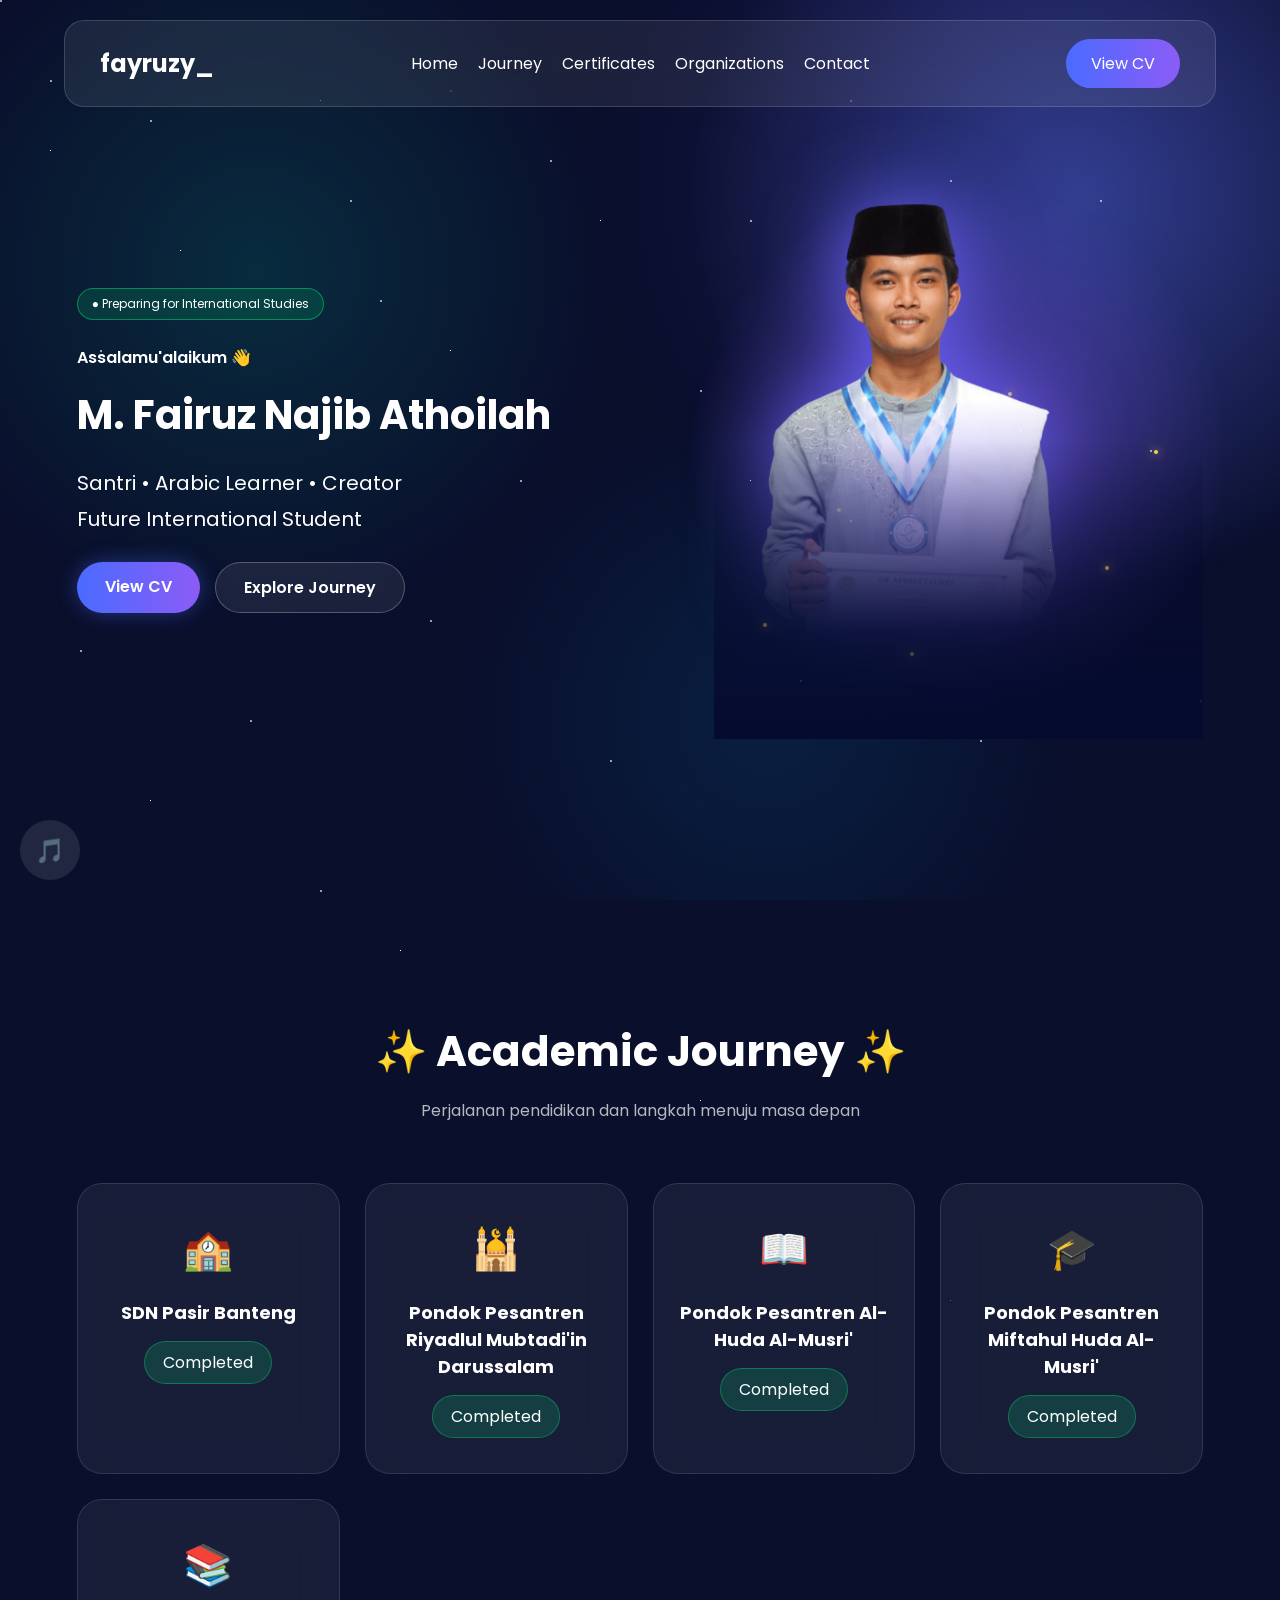
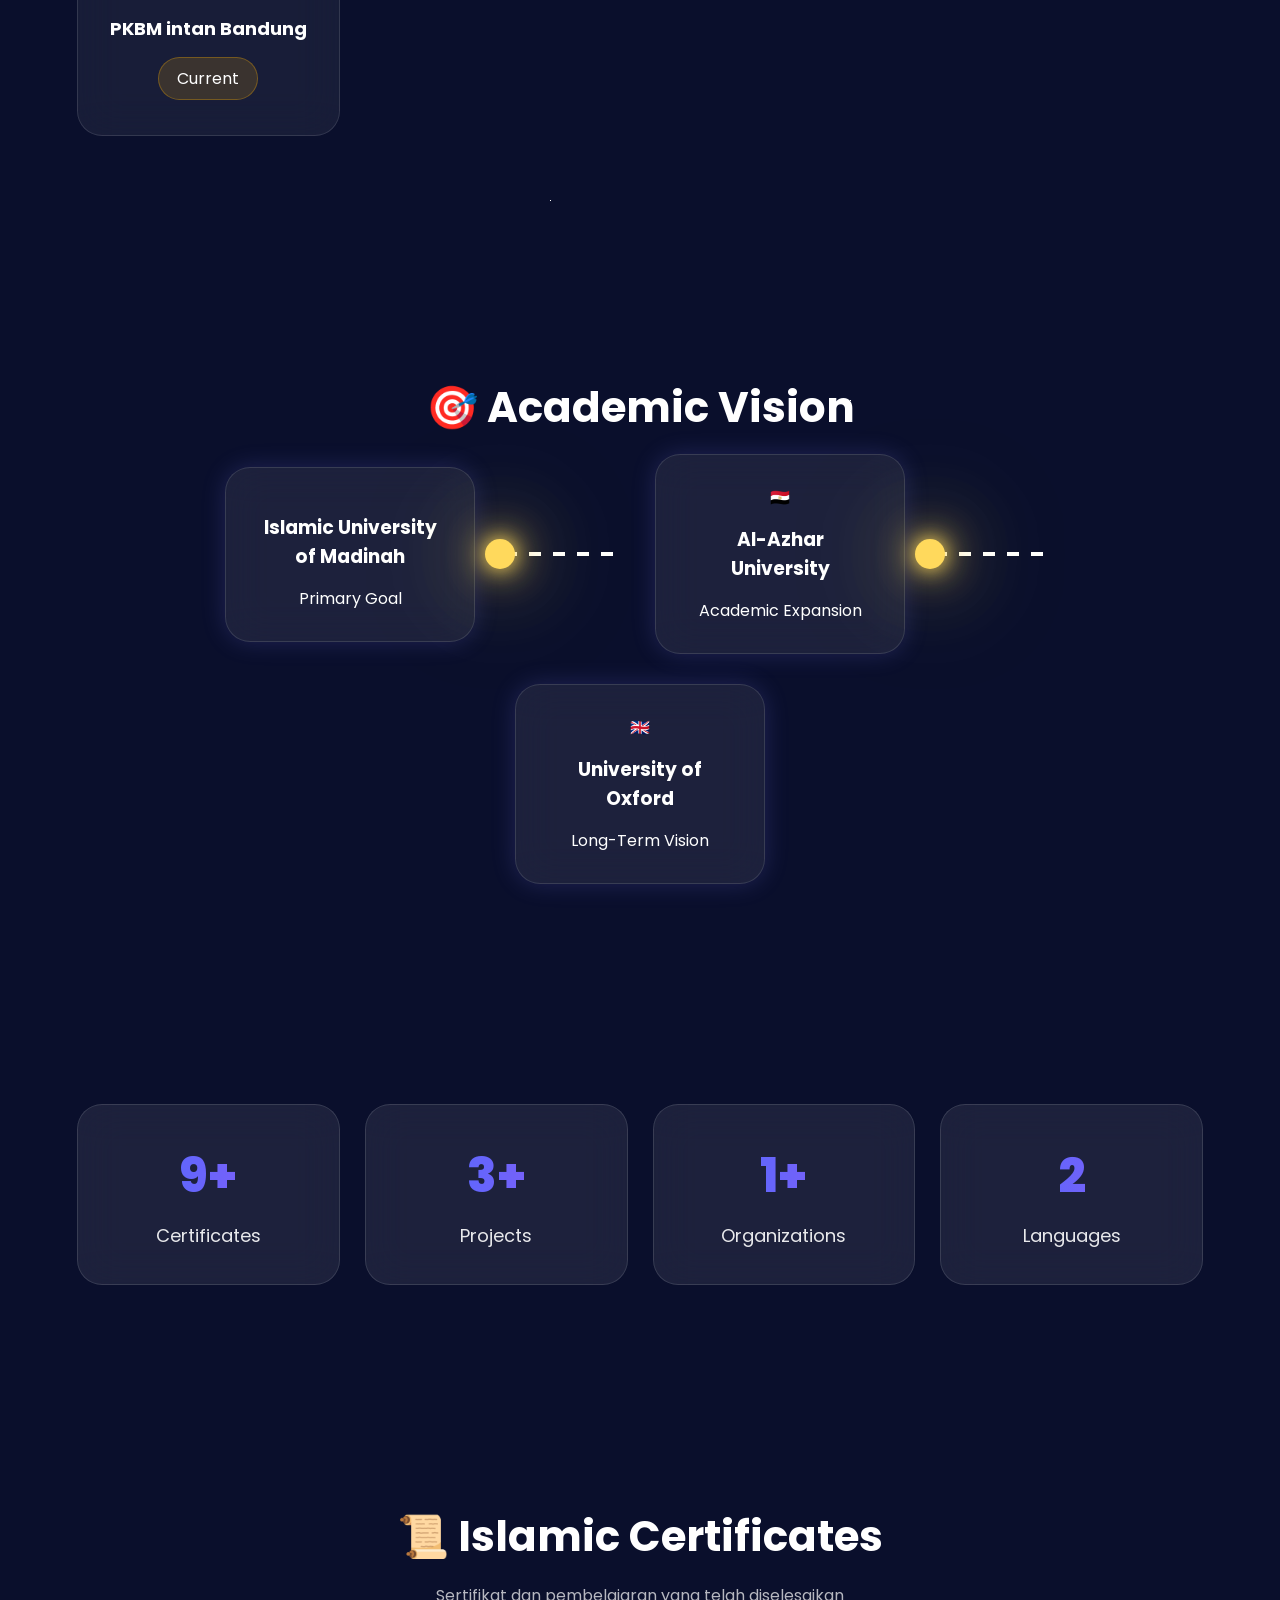
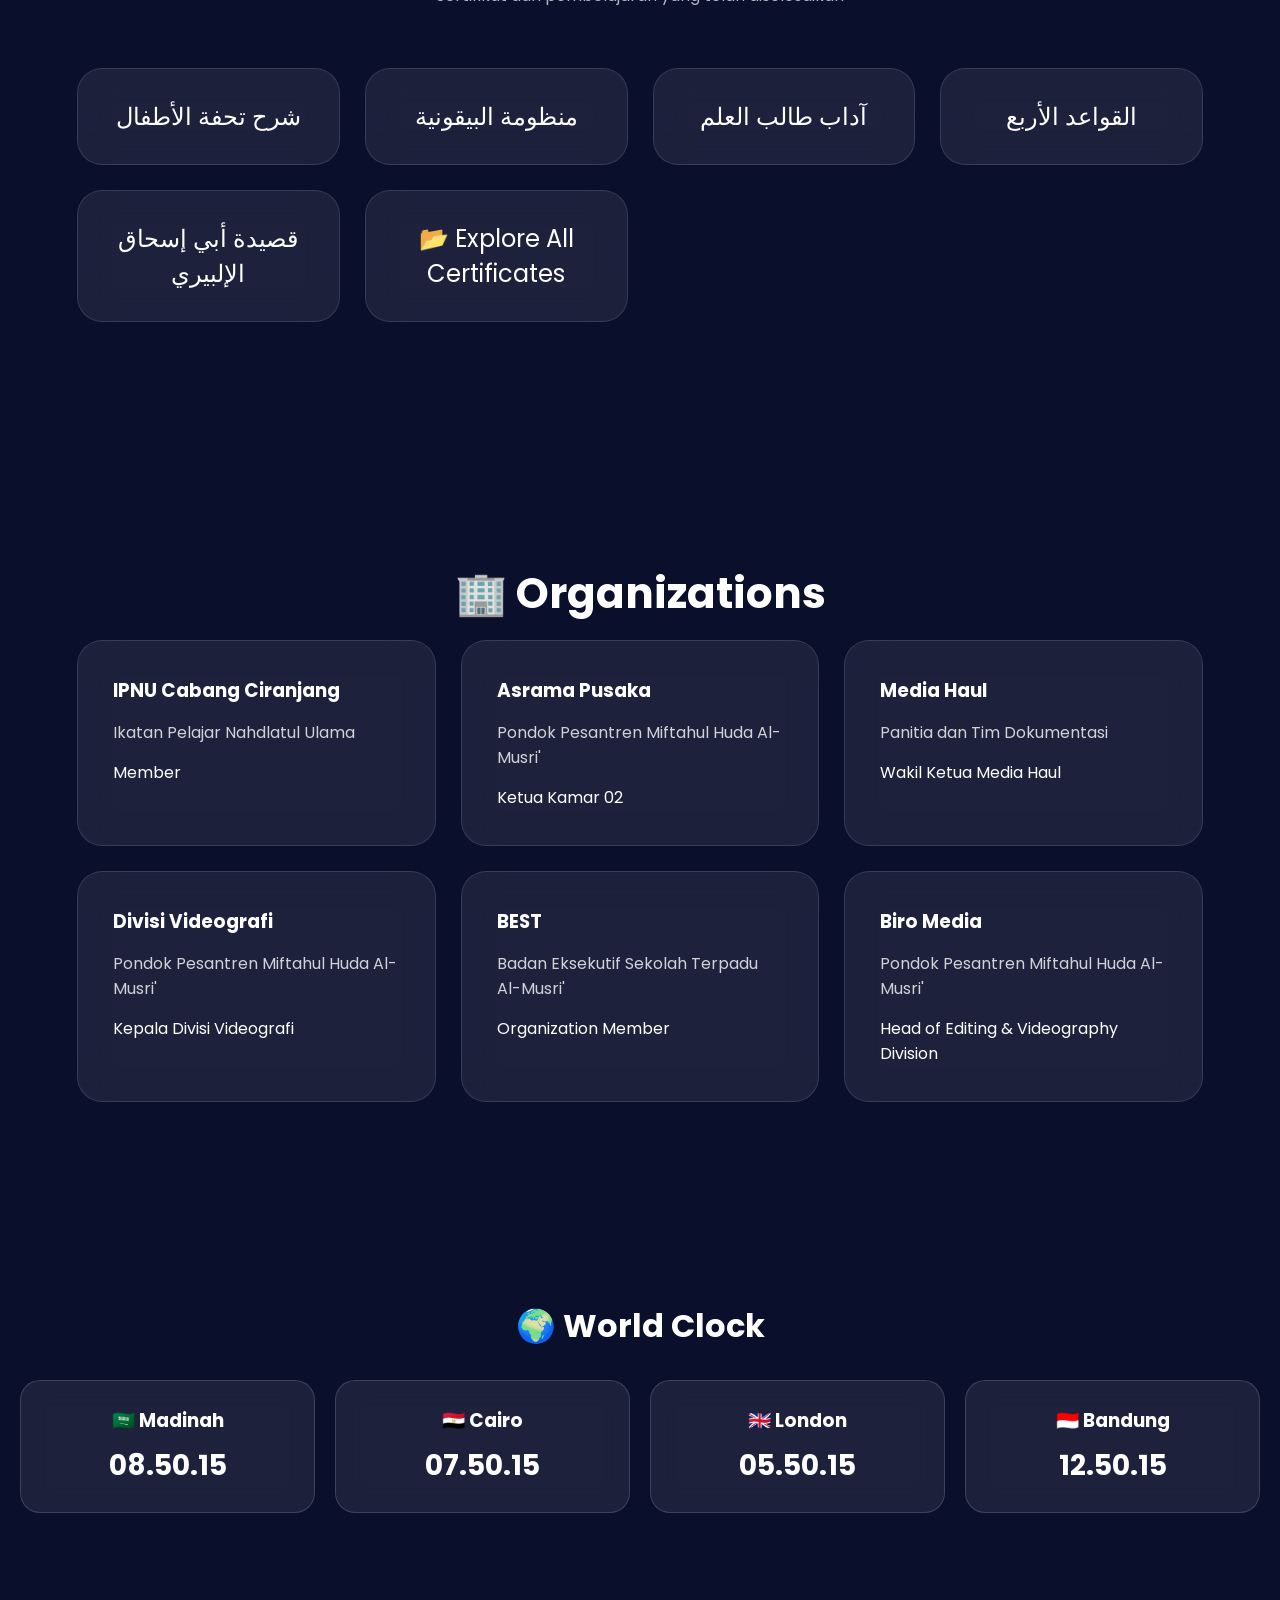
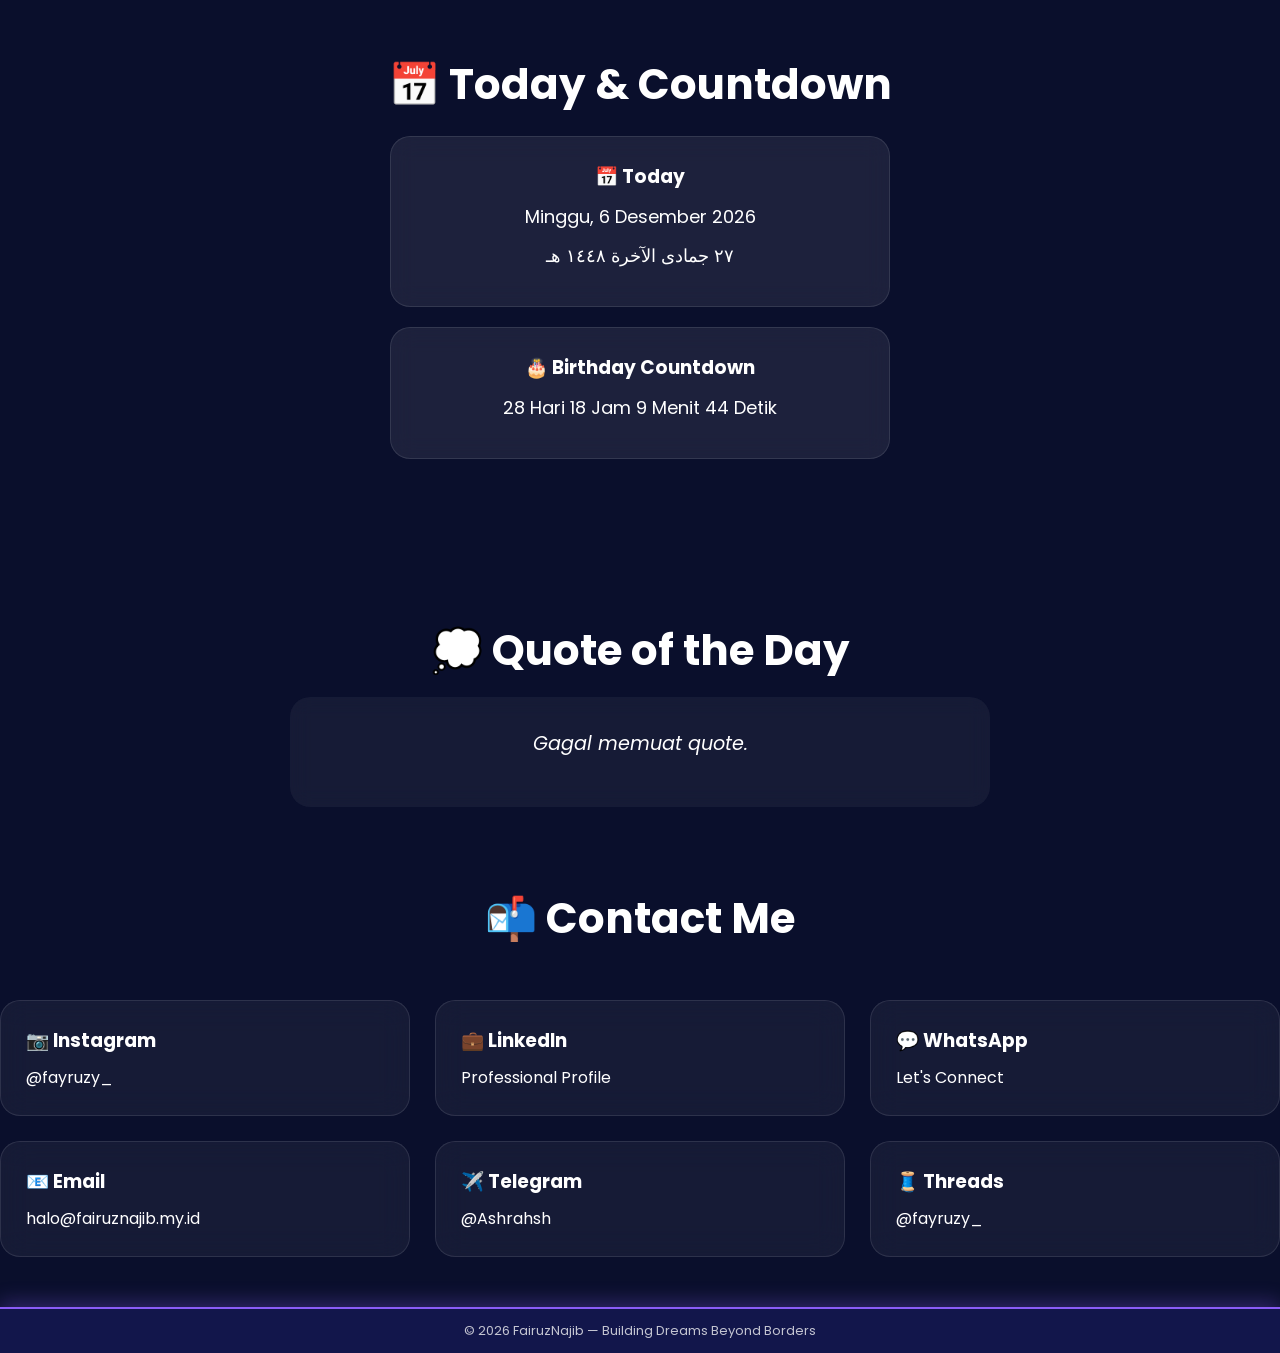
==== index.html @ 28daa1c9 "Update index.html" ====
<!DOCTYPE html>
<html lang="en">

<head>

<meta charset="UTF-8">
<meta name="viewport" content="width=device-width, initial-scale=1.0">

<title>FAYRUZY_Portfolio</title>

<link rel="stylesheet" href="style.css">

<link href="https://fonts.googleapis.com/css2?family=Poppins:wght@300;400;500;600;700;800&display=swap" rel="stylesheet">

</head>

<body>

<nav class="navbar">

<div class="logo">
  fayruzy_

</div>

<button class="menu-toggle">
☰
</button>

<ul class="menu">

<li>
<a href="#home">Home</a>
</li>

<li>
<a href="#journey">Journey</a>
</li>

<li>
<a href="#certificates">Certificates</a>
</li>

<li>
<a href="#organizations">Organizations</a>
</li>

<li>
<a href="#contact">Contact</a>
</li>

</ul>

<a href="#" class="cv-btn">
View CV
</a>

</nav>

<section id="home" class="hero">

<div class="hero-left">



  

<div class="status">
● Preparing for International Studies
</div>

<p class="welcome fade-up delay-1" id="welcomeText">
Assalamu'alaikum 👋
</p>

<h2 class="fade-up delay-2" id="nameText">
M. Fairuz Najib Athoilah
</h2>

<p class="desc fade-up delay-3" id="descText">
Santri • Arabic Learner • Creator
<br>
Future International Student
</p>

<div class="hero-buttons">

<a href="#" class="primary-btn">
View CV
</a>

<a href="#journey" class="secondary-btn">
Explore Journey
</a>

  </div>

</div>

<div class="hero-right">

<div class="glow-circle"></div>

<img
src="Desain tanpa judul_20260612_205558_0000.png"
alt="Fairuz">


<div class="particles">
  <span></span>
  <span></span>
  <span></span>
  <span></span>
  <span></span>
  <span></span>
</div>


</div>

</section>
<section id="journey" class="journey hidden">

<h2 class="section-title">
✨ Academic Journey ✨
</h2>

<p class="section-subtitle">
Perjalanan pendidikan dan langkah menuju masa depan
</p>

<div class="journey-container">

<div class="journey-card">
<div class="journey-icon">🏫</div>
<h3>SDN Pasir Banteng</h3>
<span>Completed</span>
</div>

<div class="journey-card">
<div class="journey-icon">🕌</div>
<h3>Pondok Pesantren Riyadlul Mubtadi'in Darussalam</h3>
<span>Completed</span>
</div>

<div class="journey-card">
<div class="journey-icon">📖</div>
<h3>Pondok Pesantren Al-Huda Al-Musri'</h3>
<span>Completed</span>
</div>

<div class="journey-card">
<div class="journey-icon">🎓</div>
<h3>Pondok Pesantren Miftahul Huda Al-Musri'</h3>
<span>Completed</span>
</div>

<div class="journey-card current">
<div class="journey-icon">📚</div>
<h3>PKBM intan Bandung</h3>
<span>Current</span>
</div>

</div>

</section>

<section id="universities" class="universities hidden">

<h2 class="section-title">
🎯 Academic Vision
</h2>

<div class="roadmap">
<div class="roadmap-step step1">
<h3>Islamic University of Madinah</h3>
<p>Primary Goal</p>
</div>

<div class="roadmap-arrow arrow1"></div>

<div class="roadmap-step step2">
🇪🇬
<h3>Al-Azhar University</h3>
<p>Academic Expansion</p>
</div>

<div class="roadmap-arrow arrow2"></div>

<div class="roadmap-step step3">
🇬🇧
<h3>University of Oxford</h3>
<p>Long-Term Vision</p>
</div>

</div>

</section>
<section class="stats">

<div class="stat-card">
<div class="stat-number" id="cert-count">0</div>
<div class="stat-label">Certificates</div>
</div>

<div class="stat-card">
<div class="stat-number" id="project-count">0</div>
<div class="stat-label">Projects</div>
</div>

<div class="stat-card">
<div class="stat-number" id="org-count">0</div>
<div class="stat-label">Organizations</div>
</div>

<div class="stat-card">
<div class="stat-number" id="lang-count">0</div>
<div class="stat-label">Languages</div>
</div>

</section>

<section id="certificates" class="certificates hidden">

<h2 class="section-title">
📜 Islamic Certificates
</h2>

<p class="section-subtitle">
Sertifikat dan pembelajaran yang telah diselesaikan
</p>

<div class="certificate-grid">

<div class="certificate-card"
onclick="showCertificate('Tuhfatulathfal.jpg')">

شرح تحفة الأطفال

</div>

<div class="certificate-card"
onclick="showCertificate('Mandumatalbayquni.jpg')">

منظومة البيقونية

</div>

<div class="certificate-card"
onclick="showCertificate('Adabultalim.jpg')">

آداب طالب العلم

</div>

<div class="certificate-card"
onclick="showCertificate('Qowaidularba.jpg')">

القواعد الأربع

</div>

<div class="certificate-card"
onclick="showCertificate('Qasidatalilbiri.jpg')">

قصيدة أبي إسحاق الإلبيري

</div>
  <a href="https://drive.google.com/drive/folders/1Nbfjth_m51AcrKc5bXid5n-kTM0nkNeE"
target="_blank"
class="certificate-card">
📂 Explore All Certificates
  </a>

</div>

<div id="certificate-preview" style="display:none;">

<img id="certificate-image"
src=""
alt="Certificate">

</div>
  

  </section>
<section id="organizations" class="organizations hidden">

<h2 class="section-title">
🏢 Organizations
</h2>

<div class="org-grid">
<div class="org-card">

<h3>
IPNU Cabang Ciranjang
</h3>

<p>
Ikatan Pelajar Nahdlatul Ulama
</p>

<span>
Member
</span>

</div>

<div class="org-card">

<h3>
Asrama Pusaka
</h3>

<p>
Pondok Pesantren Miftahul Huda Al-Musri'
</p>

<span>
Ketua Kamar 02
</span>

</div>

<div class="org-card">

<h3>
Media Haul
</h3>

<p>
Panitia dan Tim Dokumentasi
</p>

<span>
Wakil Ketua Media Haul
</span>

</div>

<div class="org-card">

<h3>
Divisi Videografi
</h3>

<p>
Pondok Pesantren Miftahul Huda Al-Musri'
</p>

<span>
Kepala Divisi Videografi
</span>

</div>
<div class="org-card">

<h3>
BEST
</h3>

<p>
Badan Eksekutif Sekolah Terpadu Al-Musri'
</p>

<span>
Organization Member
</span>

</div>

<div class="org-card">

<h3>
Biro Media
</h3>

<p>
Pondok Pesantren Miftahul Huda Al-Musri'
</p>

<span>
Head of Editing & Videography Division
</span>

</div>

</div>

</section>
<section class="world-clock hidden">

<h2>🌍 World Clock</h2>

<div class="clock-grid">

<div class="clock-card">
<h3>🇸🇦 Madinah</h3>
<p id="saudi-time">00:00:00</p>
</div>

<div class="clock-card">
<h3>🇪🇬 Cairo</h3>
<p id="egypt-time">00:00:00</p>
</div>

<div class="clock-card">
<h3>🇬🇧 London</h3>
<p id="london-time">00:00:00</p>
</div>

<div class="clock-card">
<h3>🇮🇩 Bandung</h3>
<p id="indo-time">00:00:00</p>
</div>

</div>

  </section>
<section class="today-section hidden">

<h2 class="section-title">📅 Today & Countdown</h2>

<div class="today-grid">

<div class="today-card">

<h3>📅 Today</h3>

<p id="gregorian-date">Loading...</p>

<p id="hijri-date">Loading...</p>

</div>

<div class="today-card">

<h3>🎂 Birthday Countdown</h3>

<p id="birthday-countdown">Loading...</p>

</div>

</div>

</section>
<section class="quote-section hidden">

<h2 class="section-title">
💭 Quote of the Day
</h2>

<div class="quote-card">

<p id="daily-quote">
Loading quote...
</p>

<span id="quote-author">
</span>

</div>

  </section>

  
  <section id="contact" class="contact hidden">

<h2 class="section-title">
📬 Contact Me
</h2>

<div class="contact-grid">

<a href="https://www.instagram.com/fayruzy_?igsh=cDJweGs5dHlqMDMw"
target="_blank"
class="contact-card">
<h3>📷 Instagram</h3>
<p>@fayruzy_</p>
</a>

<a href="https://www.linkedin.com/in/fairuz-najib-023805388?utm_source=share_via&utm_content=profile&utm_medium=member_android"
target="_blank"
class="contact-card">
<h3>💼 LinkedIn</h3>
<p>Professional Profile</p>
</a>

<a href="https://wa.me/6281527556740"
target="_blank"
class="contact-card">
<h3>💬 WhatsApp</h3>
<p>Let's Connect</p>
</a>

<div class="contact-card">
<h3>📧 Email</h3>
<p>halo@fairuznajib.my.id</p>
</div>

<a href="https://t.me/Ashrahsh"
target="_blank"
class="contact-card">
<h3>✈️ Telegram</h3>
<p>@Ashrahsh</p>
</a>

<a href="https://www.threads.com/@fayruzy_"
target="_blank"
class="contact-card">
<h3>🧵 Threads</h3>
<p>@fayruzy_</p>
</a>

</div>

  </section>

<script>
const menuToggle = document.querySelector('.menu-toggle');
const menu = document.querySelector('.menu');

menuToggle.addEventListener('click', () => {
menu.classList.toggle('active');
});
</script>
  <audio id="bgMusic" loop>
    <source src="Hindia - Cincin Official Lyric Video.mp3" type="audio/mpeg">
  </audio>
  
<button id="musicBtn" class="music-btn">🎵</button>
  <div id="musicMenu" class="music-menu">

<h4>🎵 Music Player</h4>

<div class="song-item"
onclick="changeMusic('Hindia - Cincin Official Lyric Video.mp3')">
🎶 Cincin
</div>

<div class="song-item"
onclick="changeMusic('EverythingUAre.mp3')">
🎶 Everything U Are
</div>
    
<div class="song-item"
onclick="changeMusic('IRise.mp3')">
🎶 I Rise
</div>

<div class="song-item"
onclick="changeMusic('Nasheed.Shukraan.mp3')">
🎶 Shukran Rabbi
</div>

  </div>
  
  <script src="main.js"></script>


  <div class="stars"></div>
  

<div class="copyright-bar">

© 2026 FairuzNajib — Building Dreams Beyond Borders

</div>


</body>

</html>
---- style.css ----
*{
margin:0;
padding:0;
box-sizing:border-box;
font-family:'Poppins',sans-serif;
}

body{
background:#0a0f2c;
}

    
body::before{
content:'';
position:fixed;
width:800px;
height:800px;
right:-200px;
top:-200px;

background:radial-gradient(
circle,
rgba(90,120,255,.4),
transparent 70%
);

z-index:-1;
}

.navbar{
position:fixed;
top:20px;
left:50%;
transform:translateX(-50%);

width:90%;

display:flex;
justify-content:space-between;
align-items:center;

padding:18px 35px;

background:rgba(255,255,255,.08);

backdrop-filter:blur(20px);

border:1px solid rgba(255,255,255,.15);

border-radius:20px;

z-index:999;
}

.logo{
font-size:24px;
font-weight:700;
}

.menu{
display:flex;
gap:20px;
list-style:none;
}

.cv-btn{
text-decoration:none;
color:white;

padding:12px 25px;

border-radius:50px;

background:linear-gradient(
90deg,
#4b6bff,
#8b5cf6
);
}

.hero{
min-height:100vh;

display:grid;
grid-template-columns:1.1fr 0.9fr;
  gap:40px;

align-items:center;

padding:120px 6%;

overflow:hidden;
}

.hero-left{
max-width:600px;
}

.welcome{
color:#ffd95c;
font-weight:600;
margin-bottom:15px;
}

.hero-left h1{
font-size:90px;
font-weight:800;
 color:white;

text-shadow:
0 0 20px #4b6bff,
0 0 50px #4b6bff;
}

.hero-left h2{
font-size:40px;
margin-bottom:20px;
color:white;
}

.status{
display:inline-block;
    padding:6px 14px;
font-size:12px;

border-radius:50px;

background:rgba(0,255,120,.12);

border:1px solid rgba(0,255,120,.4);

margin-bottom:25px;
    animation:statusGlow 6s ease-in-out infinite;
}

.desc{
font-size:20px;
line-height:1.8;
 color:#e5e7eb;
}

.hero-right img{
width:380px;
max-width:100%;
position:relative;
z-index:2;

filter:
drop-shadow(0 0 40px #6c63ff);
}

filter:
drop-shadow(0 0 40px #6c63ff);
}

.hero-right{
position:relative;
width:520px;
height:600px;
display:flex;
justify-content:center;
align-items:center;
  overflow:hidden;
}
.hero-right::after{
    content:"";

    position:absolute;

    left:0;
    right:0;
    bottom:0;

    height:300px;

    background:linear-gradient(
        to bottom,
        transparent,
        #050b2f
    );

    z-index:3;

    pointer-events:none;
}

.glow-circle{
position:absolute;

width:550px;
height:550px;

background:
radial-gradient(
circle,
rgba(140,90,255,.5),
transparent 70%
);

border-radius:50%;

top:50%;
left:50%;

transform:translate(-50%,-50%);

z-index:-1;
}

.hero-right{
position:relative;
}

.dream-card{
position:absolute;

width:220px;

padding:18px;

border-radius:20px;

background:
rgba(255,255,255,.08);

backdrop-filter:blur(20px);

border:
1px solid rgba(255,255,255,.15);

box-shadow:
0 0 25px rgba(120,120,255,.2);
}

.dream-card span{
opacity:.7;
font-size:14px;
}

.card-1{
right:10px;
top:80px;
}

.card-2{
right:0;
top:240px;
}

.card-3{
right:10px;
top:400px;
}

@media screen and (max-width: 768px){

.navbar{
padding:15px;
}

.menu{
display:none;
}

.logo{
font-size:20px;
}

.cv-btn{
padding:10px 16px;
font-size:14px;
}

.hero{
display:flex;
flex-direction:column;
justify-content:center;
align-items:center;
text-align:center;

padding:120px 20px 60px;
}

.hero-left{
max-width:100%;
}

.hero-left h1{
font-size:58px;
line-height:1;
}

.hero-left h2{
font-size:26px;
}

.desc{
font-size:18px;
}

.hero-right{
width:100%;
height:auto;

display:flex;
flex-direction:column;
align-items:center;

margin-top:40px;
}

.hero-right img{
width:260px;
position:relative;
}

.glow-circle{
width:320px;
height:320px;
}

.dream-card{
position:relative !important;

width:260px;

top:auto !important;
right:auto !important;
left:auto !important;

margin-top:15px;
}

.hero-buttons{
justify-content:center;
}

}
.journey{
padding:120px 6%;
}

.section-title{
text-align:center;
font-size:42px;
margin-bottom:15px;
}

.section-subtitle{
text-align:center;
opacity:.7;
margin-bottom:60px;
}

.journey-container{
display:grid;
grid-template-columns:
repeat(auto-fit,minmax(220px,1fr));

gap:25px;
}

.journey-card{
background:
rgba(255,255,255,.06);

backdrop-filter:blur(20px);

border:
1px solid rgba(255,255,255,.12);

border-radius:25px;

padding:35px 25px;

text-align:center;

transition:.4s;
}

.journey-card:hover{
transform:
translateY(-10px);

box-shadow:
0 0 30px rgba(100,120,255,.5);
}

.journey-icon{
font-size:40px;
margin-bottom:20px;
}

.journey-card h3{
font-size:18px;
margin-bottom:15px;
}

.journey-card span{
display:inline-block;

padding:8px 18px;

border-radius:30px;

background:
rgba(0,255,120,.15);

border:
1px solid rgba(0,255,120,.3);
}

.current span{
background:
rgba(255,180,0,.15);

border:
1px solid rgba(255,180,0,.3);
}

.universities{
padding:100px 6%;
}

.uni-card{
margin-bottom:30px;

padding:25px;

background:
rgba(255,255,255,.06);

border-radius:20px;

border:
1px solid rgba(255,255,255,.1);
}

.uni-header{
display:flex;
justify-content:space-between;

margin-bottom:15px;
font-weight:600;
}

.progress{
height:12px;

background:
rgba(255,255,255,.1);

border-radius:30px;

overflow:hidden;
}

.progress-fill{
height:100%;
border-radius:30px;
}

.madinah{
width:90%;
background:#34d399;
}

.azhar{
width:75%;
background:#3b82f6;
}

.oxford{
width:55%;
background:#8b5cf6;
}

.stats{

padding:100px 6%;

display:grid;

grid-template-columns:
repeat(auto-fit,minmax(220px,1fr));

gap:25px;
}

.stat-card{

background:
rgba(255,255,255,.08);

backdrop-filter:blur(20px);

border:
1px solid rgba(255,255,255,.12);

border-radius:25px;

padding:35px;

text-align:center;

transition:.4s;
}

.stat-card:hover{

transform:
translateY(-8px);

box-shadow:
0 0 35px rgba(120,120,255,.4);

}

.stat-number{

font-size:48px;
font-weight:800;

background:
linear-gradient(
90deg,
#4b6bff,
#8b5cf6
);

-webkit-background-clip:text;
-webkit-text-fill-color:transparent;

margin-bottom:10px;
}

.stat-label{

font-size:18px;
opacity:.9;

}

.certificates{
padding:120px 6%;
}

.certificate-grid{

display:grid;

grid-template-columns:
repeat(auto-fit,minmax(250px,1fr));

gap:25px;
}

.certificate-card{

padding:30px;

border-radius:25px;

background:
rgba(255,255,255,.08);

backdrop-filter:blur(20px);

border:
1px solid rgba(255,255,255,.12);

font-size:24px;

text-align:center;

transition:.4s;
text-decoration:none;
color:white;

display:flex;
align-items:center;
justify-content:center;
}

.certificate-card:hover{

transform:
translateY(-8px);

box-shadow:
0 0 30px rgba(120,120,255,.4);
}
.certificate-card:visited{
color:white;
}

.certificate-card:hover{
color:white;
}


.organizations{
padding:120px 6%;
}

.org-grid{

display:grid;

grid-template-columns:
repeat(auto-fit,minmax(300px,1fr));

gap:25px;
}

.org-card{

padding:35px;

border-radius:25px;

background:
rgba(255,255,255,.08);

backdrop-filter:blur(20px);

border:
1px solid rgba(255,255,255,.12);

transition:.4s;
}

.org-card:hover{

transform:
translateY(-8px);

box-shadow:
0 0 30px rgba(120,120,255,.4);

}

.org-card h3{
margin-bottom:15px;
}

.org-card p{
margin-bottom:15px;
opacity:.8;
}

.org-card span{
color:#ffd95c;
}

html{
scroll-behavior:smooth;
}

.menu a,
.menu a:visited{

color:white;

text-decoration:none;

transition:.3s;

}

.menu a:hover{

color:#ffd95c;

}

.hidden{

opacity:0;

transform:translateY(50px);

transition:
all 1s ease;

}

.show{

opacity:1;

transform:translateY(0);

}

.universities{
padding:120px 8%;
text-align:center;
}

.roadmap{
display:flex;
justify-content:center;
align-items:center;
gap:30px;
flex-wrap:wrap;
}

.roadmap-step{

width:250px;

padding:30px;

border-radius:25px;

background:rgba(255,255,255,.08);

backdrop-filter:blur(20px);

border:1px solid rgba(255,255,255,.12);

box-shadow:0 0 25px rgba(120,120,255,.2);

transition:.4s;
}

.roadmap-step:hover{
transform:translateY(-10px);
}

.roadmap-step h3{
margin:15px 0;
}

.roadmap-step p{
color:#ffd95c;
}

.roadmap-arrow{

width:120px;

height:4px;

background:
repeating-linear-gradient(
90deg,
#ffffff 0 12px,
transparent 12px 24px
);
position:relative;
overflow:hidden;
animation:moveArrow 1s linear infinite;
}

.roadmap-arrow{

width:120px;

height:4px;

background:
repeating-linear-gradient(
90deg,
#ffffff 0 12px,
transparent 12px 24px
);

position:relative;

overflow:visible;

animation:moveArrow 1s linear infinite;

}

.roadmap-arrow::after{

content:"";

position:absolute;

z-index:10;

top:50%;

left:-20px;

width:30px;
height:30px;

background:#ffd95c;

border-radius:50%;

transform:translateY(-50%);

box-shadow:
0 0 20px #ffd95c,
0 0 40px #ffd95c,
0 0 80px #ffd95c,
0 0 120px #ffd95c;

animation:moveDot 2.5s linear infinite;

}
.arrow1::after{
animation-delay:0s;
}

.arrow2::after{
animation-delay:1.25s;
}
@keyframes moveArrow{

from{
background-position:0 0;
}

to{
background-position:24px 0;
}

}

@keyframes moveDot{

0%{
left:-20px;
}

100%{
left:140px;
}

}

.hero-right{
position:relative;
overflow:visible;
}

.particles{
position:absolute;
inset:0;
pointer-events:none;
}

.particles span{
position:absolute;

width:4px;
height:4px;

background:#ffd95c;
border-radius:50%;

box-shadow:
0 0 10px #ffd95c,
0 0 20px #ffb347;

animation:floatParticle 6s linear infinite;
}

.particles span:nth-child(1){
left:10%;
top:80%;
animation-delay:0s;
}

.particles span:nth-child(2){
left:25%;
top:60%;
animation-delay:1s;
}

.particles span:nth-child(3){
left:40%;
top:85%;
animation-delay:2s;
}

.particles span:nth-child(4){
left:60%;
top:40%;
animation-delay:3s;
}

.particles span:nth-child(5){
left:80%;
top:70%;
animation-delay:4s;
}

.particles span:nth-child(6){
left:90%;
top:50%;
animation-delay:5s;
}

@keyframes floatParticle{

0%{
transform:translateY(0);
opacity:0;
}

20%{
opacity:1;
}

100%{
transform:translateY(-120px);
opacity:0;
}

}
}
@media (max-width: 768px){

    .hero{
        grid-template-columns:1fr;
        text-align:center;
    }

    .hero-left{
        max-width:100%;
    }

    .hero-right{
        width:100%;
        margin-top:20px;
    }

    .hero-right img{
        max-width:300px;
    }

}
.menu-toggle{
display:none;
background:none;
border:none;
color:white;
font-size:28px;
cursor:pointer;
}

@media (max-width:768px){

.menu{
display:none;
}

.menu-toggle{
display:block;
}

.cv-btn{
display:none;
}

}

@media screen and (max-width:768px){

.hero{
grid-template-columns:1fr;
text-align:center;
}

.menu{
display:none;
}

.menu-toggle{
display:block;
}

.cv-btn{
display:none;
}

.hero-right{
margin-top:40px;
}
.hero-right{
margin-top:40px;
}

.menu.active{
display:flex;
flex-direction:column;

position:absolute;
top:80px;
left:20px;
right:20px;

background:rgba(20,20,60,.95);

padding:20px;

border-radius:15px;

gap:15px;

z-index:1000;
}

}

}
.contact{
padding:120px 8%;
text-align:center;
}

.contact-grid{
display:grid;
grid-template-columns:repeat(3,1fr);
gap:25px;
margin-top:50px;
}

.contact-card{
background:rgba(255,255,255,.05);
border:1px solid rgba(255,255,255,.1);
border-radius:20px;
padding:25px;
text-decoration:none;
color:white;
backdrop-filter:blur(15px);
transition:.3s;
}

.contact-card:hover{
transform:translateY(-8px);
border-color:#4b6bff;
box-shadow:0 0 25px rgba(75,107,255,.35);
}

.contact-card h3{
margin-bottom:10px;
}

.contact-card p{
color:#bbb;
}



.email-card p{
font-size:20px;
color:#ffd95c;
}

@media(max-width:768px){

.contact-grid{
grid-template-columns:1fr;
}

.email-card{
grid-column:auto;
}

}
#certificate-preview{
margin-top:40px;
text-align:center;
}

#certificate-image{
max-width:100%;
width:800px;
border-radius:20px;
border:1px solid rgba(255,255,255,.15);
box-shadow:0 0 30px rgba(75,107,255,.3);
}

a,
button,
.certificate-card,
.org-card,
.contact-card,
.cv-btn,
.journey-card,
.roadmap-step,
.stat-card{
transition:transform .15s ease;

}

a:active,
button:active,
.certificate-card:active,
.org-card:active,
.contact-card:active,
.cv-btn:active,
.journey-card:active,
.roadmap-step:active,
.stat-card:active{

transform:scale(.96);

}
.music-btn{
position:fixed;
left:20px;
bottom:20px;

width:60px;
height:60px;

border:none;
border-radius:50%;

background:rgba(255,255,255,.1);
backdrop-filter:blur(15px);

color:white;
font-size:24px;

z-index:9999;
cursor:pointer;
}
.logo,
.welcome,
.hero-left h1,
.hero-left h2,
.status,
.desc,
.section-title,
.section-subtitle,
.journey-card,
.journey-card h3,
.journey-card span,
.roadmap-step,
.roadmap-step h3,
.roadmap-step p,
.stat-label,
.org-card,
.org-card h3,
.org-card p,
.org-card span,
.contact-card,
.contact-card h3,
.contact-card p,
.menu a,
.cv-btn,
a,
p,
h1,
h2,
h3,
h4,
h5,
h6,
span{
color:white !important;
}
body::after{
content:"";

position:fixed;
top:0;
left:0;

width:100%;
height:100%;

pointer-events:none;

background:
radial-gradient(circle at 20% 30%, rgba(0,255,200,.12), transparent 30%),
radial-gradient(circle at 80% 20%, rgba(120,80,255,.15), transparent 35%),
radial-gradient(circle at 60% 80%, rgba(0,180,255,.10), transparent 30%);

animation:auroraMove 15s ease-in-out infinite;

z-index:-2;
}

@keyframes auroraMove{

0%{
transform:translate(0,0);
}

50%{
transform:translate(-30px,20px);
}

100%{
transform:translate(0,0);
}

    }
.stars{
position:fixed;
top:0;
left:0;

width:100%;
height:100%;

pointer-events:none;
z-index:-1;
overflow:hidden;
}

.stars::before{
content:"";

position:absolute;
top:0;
left:0;

width:2px;
height:2px;
    opacity:.8;

background:white;
border-radius:50%;

box-shadow:
50px 80px white,
150px 120px white,
250px 60px white,
350px 200px white,
450px 90px white,
550px 160px white,
650px 70px white,
750px 220px white,
850px 100px white,
950px 180px white,

100px 350px white,
220px 420px white,
380px 300px white,
520px 480px white,
700px 390px white,
850px 520px white,
1020px 430px white,

80px 650px white,
250px 720px white,
430px 620px white,
610px 760px white,
800px 680px white,
980px 740px white,

120px 980px white,
320px 890px white,
500px 1020px white,
720px 930px white,
920px 1080px white,

180px 1250px white,
380px 1380px white,
620px 1180px white,
840px 1320px white,
1050px 1450px white,

90px 1600px white,
300px 1720px white,
550px 1580px white,
760px 1800px white,
    1100px 200px white,
1150px 450px white,
1200px 700px white,
1250px 950px white,
1300px 1200px white,
1350px 1450px white,
1400px 1700px white,
300px 1900px white,
600px 2000px white,
900px 2100px white;

animation:twinkle 1.2s infinite alternate;
}
.stars::after{
content:'';
position:fixed;
top:0;
left:0;

width:1px;
height:1px;

background:transparent;

box-shadow:
50px 150px white,
180px 250px white,
320px 100px white,
450px 350px white,
600px 220px white,
750px 480px white,
900px 300px white,
1050px 550px white,
150px 800px white,
400px 950px white,
700px 1100px white,
950px 1300px white,
250px 1600px white,
550px 1800px white,
850px 2000px white;

animation:twinkle .8s infinite alternate;
}

@keyframes twinkle{

from{
opacity:.3;
}

to{
opacity:1;
}

}
.roadmap-step{
position:relative;
overflow:hidden;
}

@keyframes pulseCard{

0%,100%{
transform:scale(1);
box-shadow:0 0 25px rgba(120,120,255,.2);
}

50%{
transform:scale(1.08);
box-shadow:
0 0 20px #ffd95c,
0 0 40px #ffd95c,
0 0 80px rgba(255,217,92,.8);
}

}

.step1{
animation:pulseCard 6s infinite;
animation-delay:0s;
}

.step2{
animation:pulseCard 6s infinite;
animation-delay:2s;
}

.step3{
animation:pulseCard 6s infinite;
animation-delay:4s;
    }

.world-clock{
padding:80px 20px;
text-align:center;
}

.world-clock h2{
font-size:2rem;
color:white;
margin-bottom:30px;
}

.clock-grid{
display:grid;
grid-template-columns:repeat(auto-fit,minmax(220px,1fr));
gap:20px;
}

.clock-card{
background:rgba(255,255,255,.08);
backdrop-filter:blur(15px);
border:1px solid rgba(255,255,255,.15);
border-radius:20px;
padding:25px;
transition:.3s;
}

.clock-card:hover{
transform:translateY(-5px);
box-shadow:0 0 25px rgba(75,107,255,.5);
}

.clock-card h3{
color:white;
margin-bottom:10px;
}

.clock-card p{
font-size:28px;
font-weight:700;
color:#ffd95c;
}

.typing{
opacity:0;
transform:translateY(20px);
animation:fadeTyping .8s forwards;
}

@keyframes fadeTyping{
from{
opacity:0;
transform:translateY(20px);
}

to{
opacity:1;
transform:translateY(0);
}
}
.fade-up{
opacity:0;
transform:translateY(30px);
animation:fadeUp 1s ease forwards;
}

.delay-1{
animation-delay:.3s;
}

.delay-2{
animation-delay:.8s;
}

.delay-3{
animation-delay:1.3s;
}

@keyframes fadeUp{

from{
opacity:0;
transform:translateY(30px);
}

to{
opacity:1;
transform:translateY(0);
}

}
@keyframes statusGlow{

0%,100%{
transform:scale(1);
opacity:.85;

box-shadow:
0 0 10px rgba(0,255,150,.2);
}

50%{
transform:scale(1.05);
opacity:1;

box-shadow:
0 0 25px rgba(0,255,150,.6),
0 0 50px rgba(0,255,150,.4);
}

}

.copyright-bar{

width:100%;

padding:12px 20px;

text-align:center;

font-size:13px;

color:rgba(255,255,255,.75);

background:rgba(70,70,255,.15);

border-top:2px solid #8b5cf6;

box-shadow:0 -5px 20px rgba(139,92,246,.3);

margin-top:50px;

}

.hero-buttons{

display:flex;

gap:15px;

margin-top:25px;

}

.primary-btn{

display:inline-block;

padding:12px 28px;

border-radius:50px;

text-decoration:none;

font-weight:600;

color:white;

background:linear-gradient(
90deg,
#4b6bff,
#8b5cf6
);

box-shadow:
0 0 20px rgba(75,107,255,.4);

}

.secondary-btn{

display:inline-block;

padding:12px 28px;

border-radius:50px;

text-decoration:none;

font-weight:600;

color:white;

border:1px solid rgba(255,255,255,.25);

background:rgba(255,255,255,.08);

backdrop-filter:blur(12px);

transition:.3s;

}

.secondary-btn:hover{

background:rgba(255,255,255,.15);

transform:translateY(-3px);

    }

.stat-finish{

animation: statPop 3s ease;

}

@keyframes statPop{

0%{
transform:scale(1);
}

50%{
transform:scale(1.25);

text-shadow:
0 0 20px #ffd700,
0 0 40px #ffd700,
0 0 70px #ffd700;
}

100%{
transform:scale(1);
}

}

.today-section{
padding: 60px 20px;
text-align: center;
}

.today-card{
width: 90%;
max-width: 500px;
margin: 20px auto;
padding: 25px;

background: rgba(255,255,255,.08);
border: 1px solid rgba(255,255,255,.1);
border-radius: 20px;

backdrop-filter: blur(12px);
}

.today-card p{
margin: 12px 0;
font-size: 18px;
color: white;
}

.music-btn{
animation: pulse 2s infinite;
}

@keyframes pulse{

0%{
transform:scale(1);
}

50%{
transform:scale(1.2) rotate(10deg);
box-shadow:0 0 25px rgba(255,255,255,.4);
}

100%{
transform:scale(1);
}

}

.music-menu{
position: fixed;
bottom: 90px;
left: 20px;

width: 260px;

background: rgba(20,20,40,.95);
backdrop-filter: blur(15px);

border: 1px solid rgba(255,255,255,.1);
border-radius: 20px;

padding: 15px;

opacity: 0;
visibility: hidden;

transform: translateY(20px);

transition: .3s;
z-index: 999;
}

.music-menu.show{
opacity: 1;
visibility: visible;
transform: translateY(0);
}

.music-menu h4{
margin-bottom: 10px;
color: white;
}

.song-item{
padding: 10px;
margin: 6px 0;

border-radius: 10px;

cursor: pointer;

color: white;

transition: .2s;
}

.song-item:hover{
background: rgba(255,255,255,.1);
}

.quote-section{
padding:80px 10%;
text-align:center;
}

.quote-card{
max-width:700px;
margin:auto;
padding:30px;
border-radius:20px;
backdrop-filter:blur(10px);
background:rgba(255,255,255,0.05);
}

#daily-quote{
font-size:1.2rem;
font-style:italic;
line-height:1.8;
margin-bottom:15px;
}

#quote-author{
opacity:0.8;
font-weight:600;
}
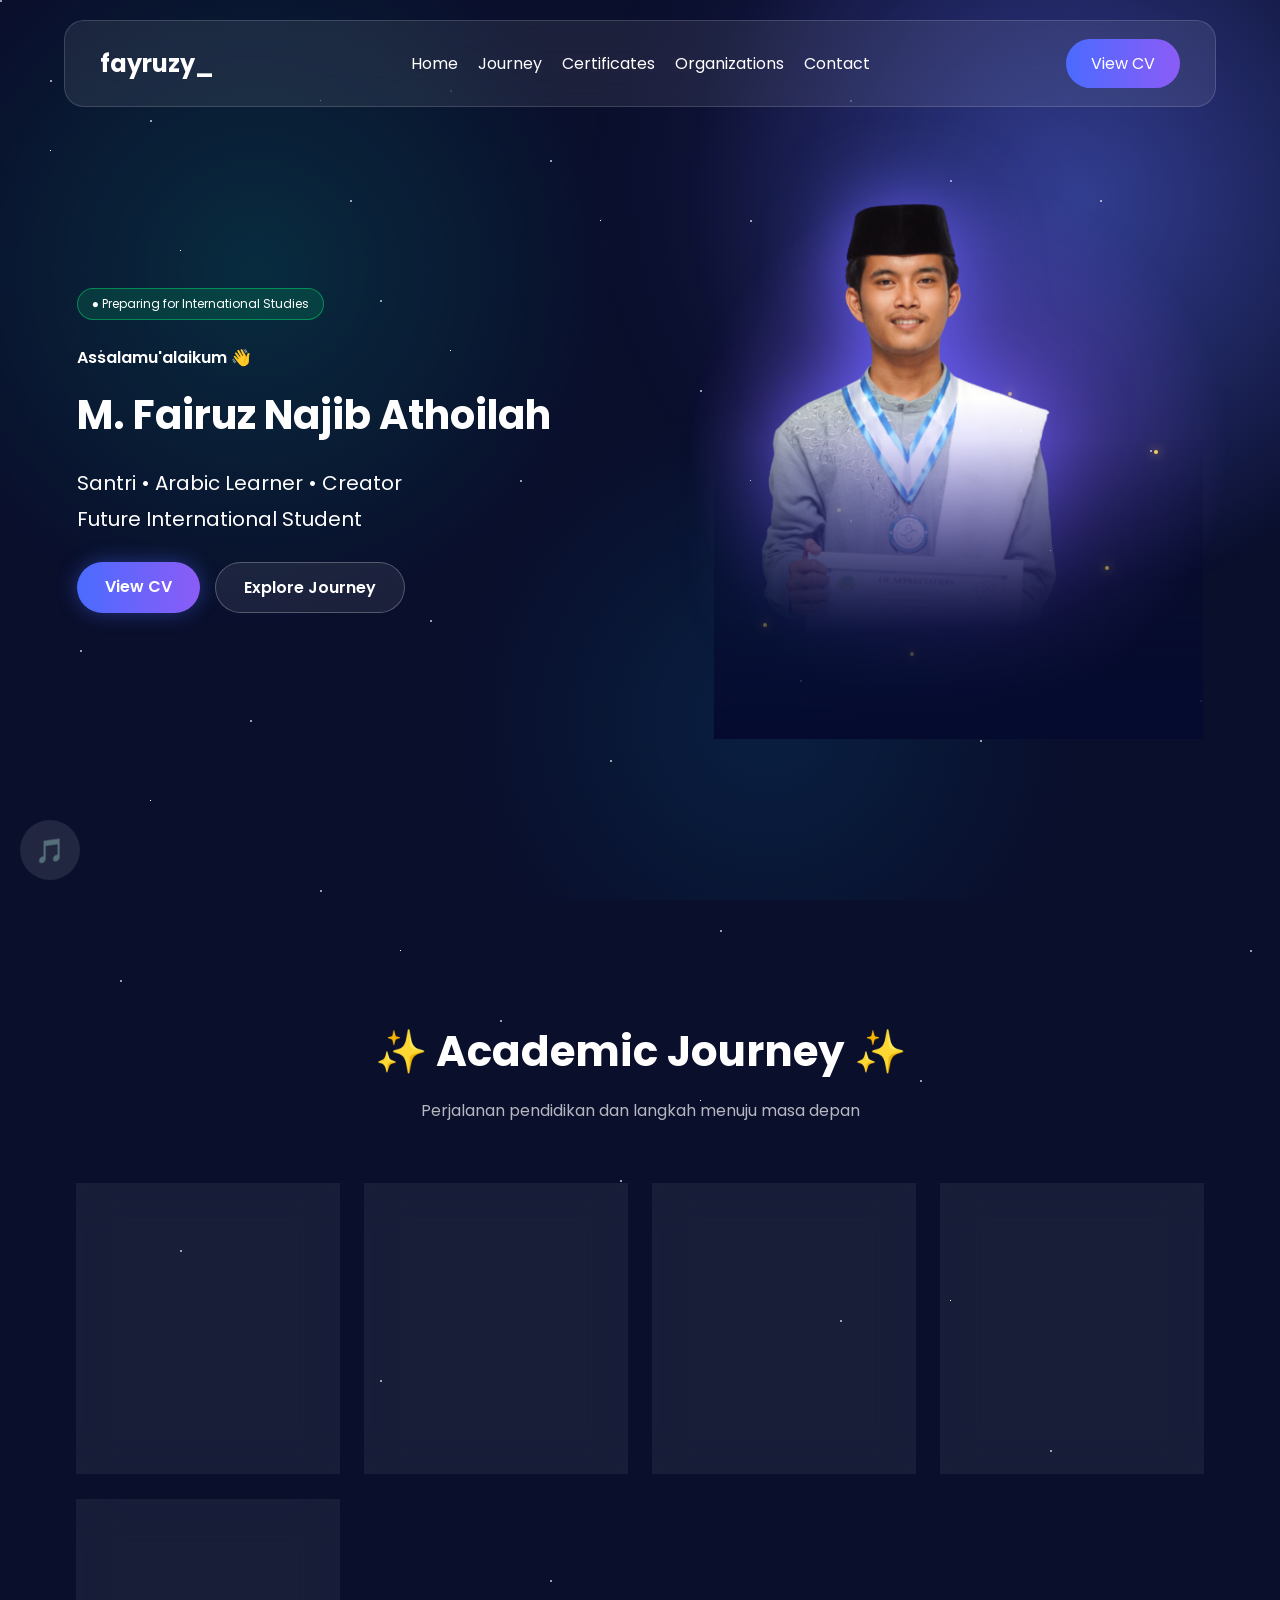
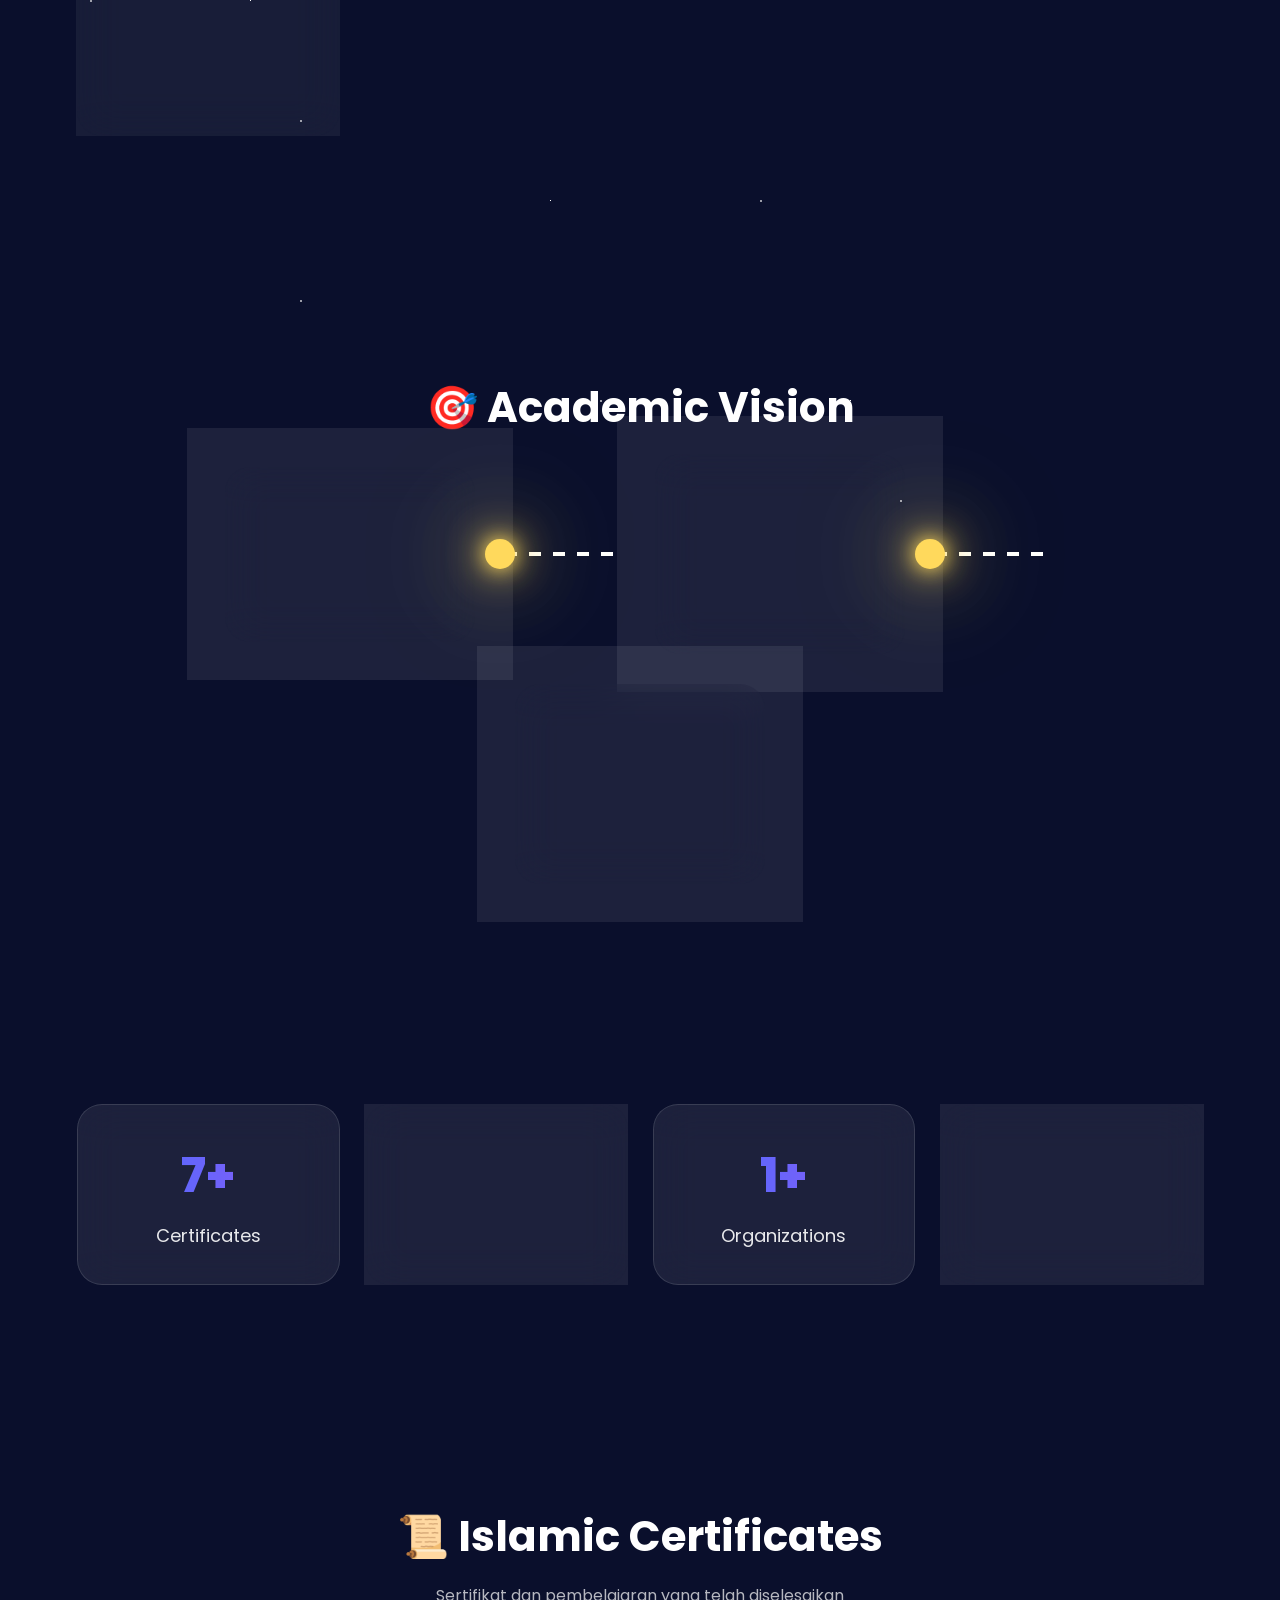
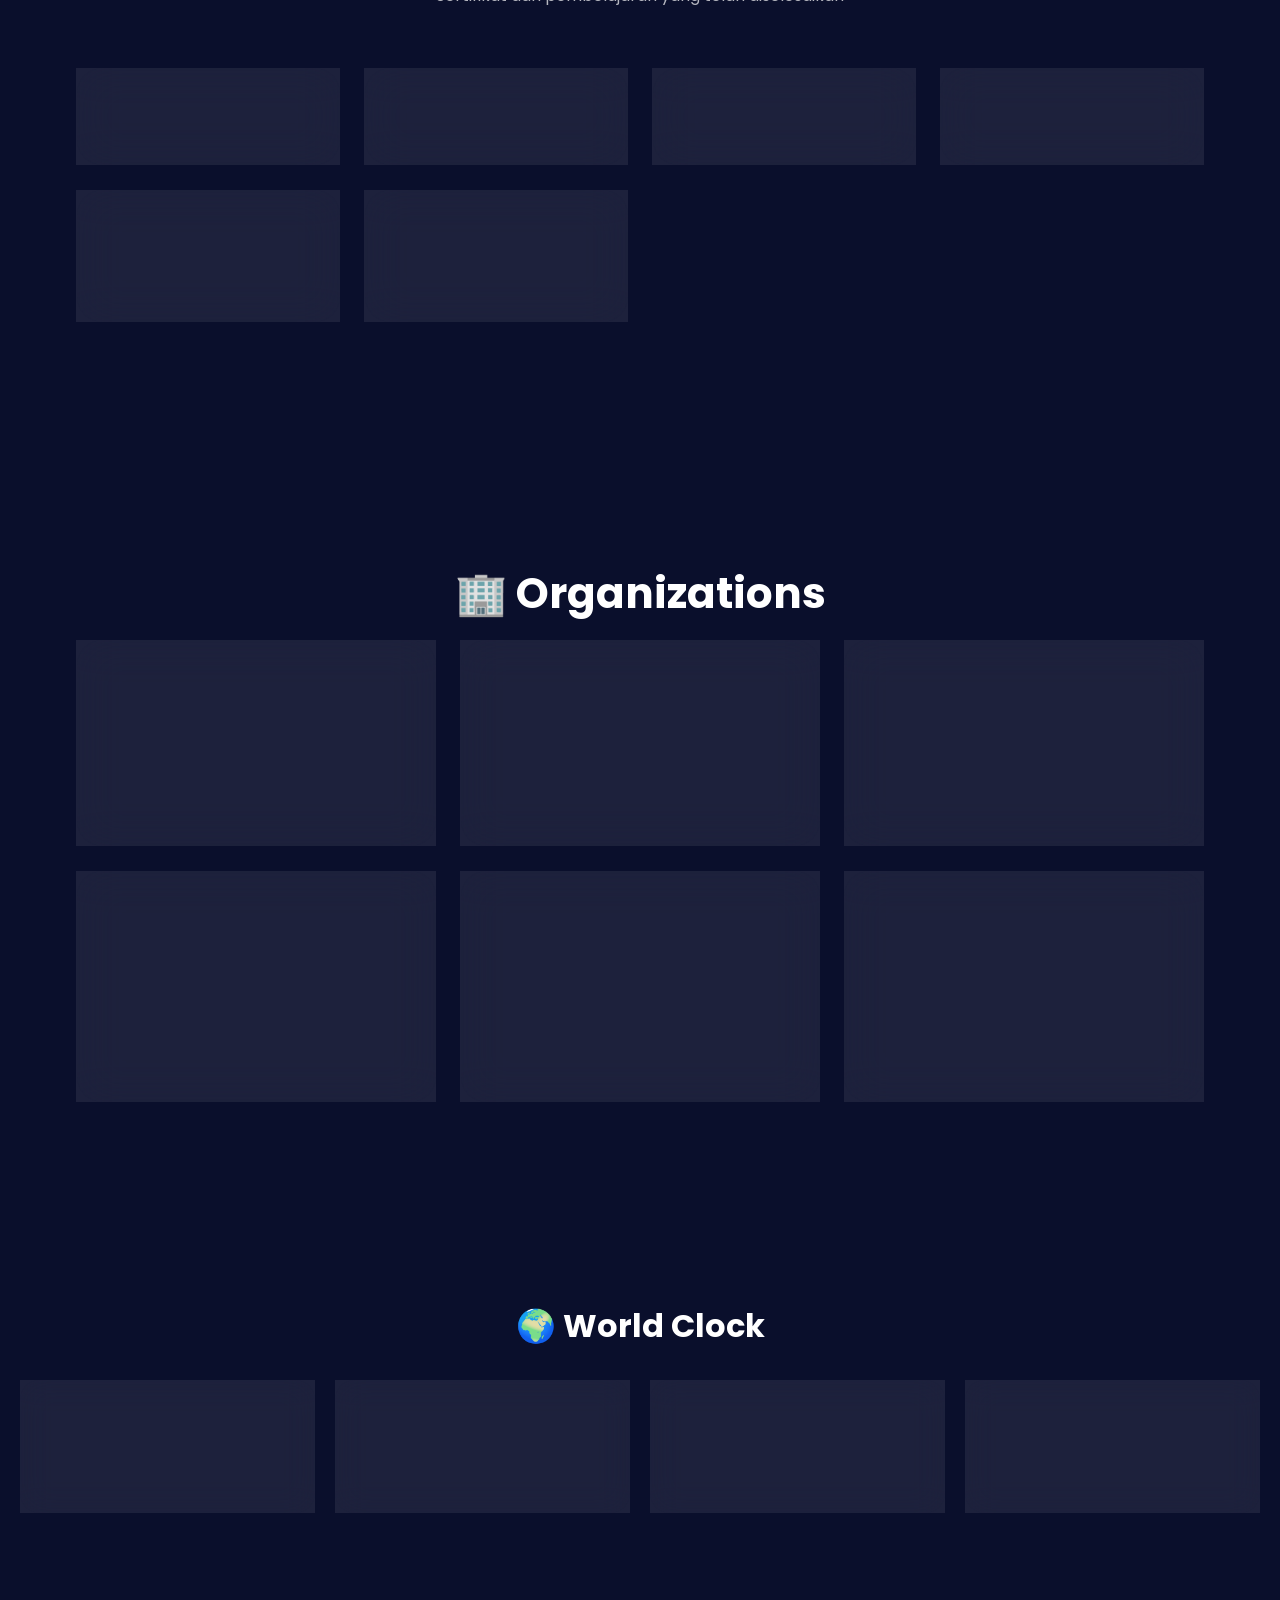
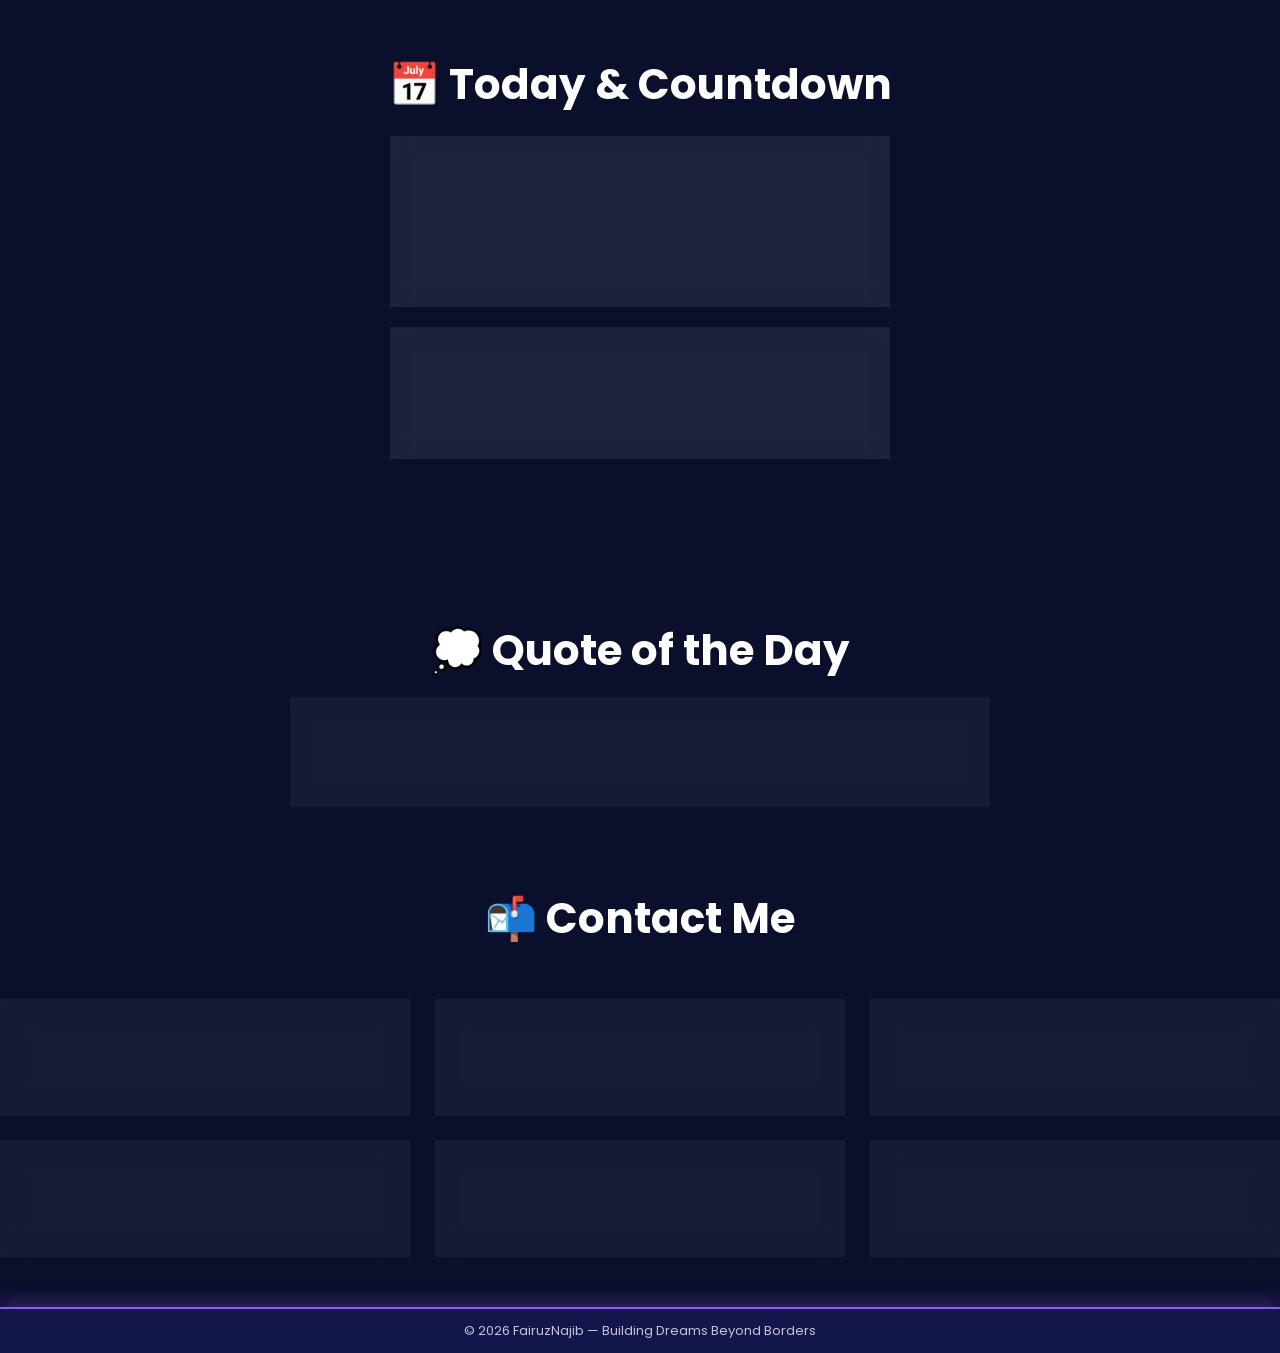
==== commit 09049e9c: "Update index.html" ====
--- a/index.html
+++ b/index.html
@@ -555,15 +555,18 @@
 </div>
 
   </div>
-  
-  <script src="main.js"></script>
-
-
-  <div class="stars"></div>
-  
+<script src="main.js"></script>
+
+<div class="stars"></div>
+
+<div class="shooting-stars">
+    <span></span>
+    <span></span>
+    <span></span>
+    <span></span>
+</div>
 
 <div class="copyright-bar">
-
 © 2026 FairuzNajib — Building Dreams Beyond Borders
 
 </div>
--- a/style.css
+++ b/style.css
@@ -1186,15 +1186,25 @@
 @keyframes auroraMove{
 
 0%{
-transform:translate(0,0);
+transform:translate(0,0) scale(1);
+}
+
+25%{
+transform:translate(-40px,20px) scale(1.05);
 }
 
 50%{
-transform:translate(-30px,20px);
+transform:translate(30px,-20px) scale(1.1);
+}
+
+75%{
+transform:translate(-20px,30px) scale(1.05);
 }
 
 100%{
-transform:translate(0,0);
+transform:translate(0,0) scale(1);
+}
+
 }
 
     }
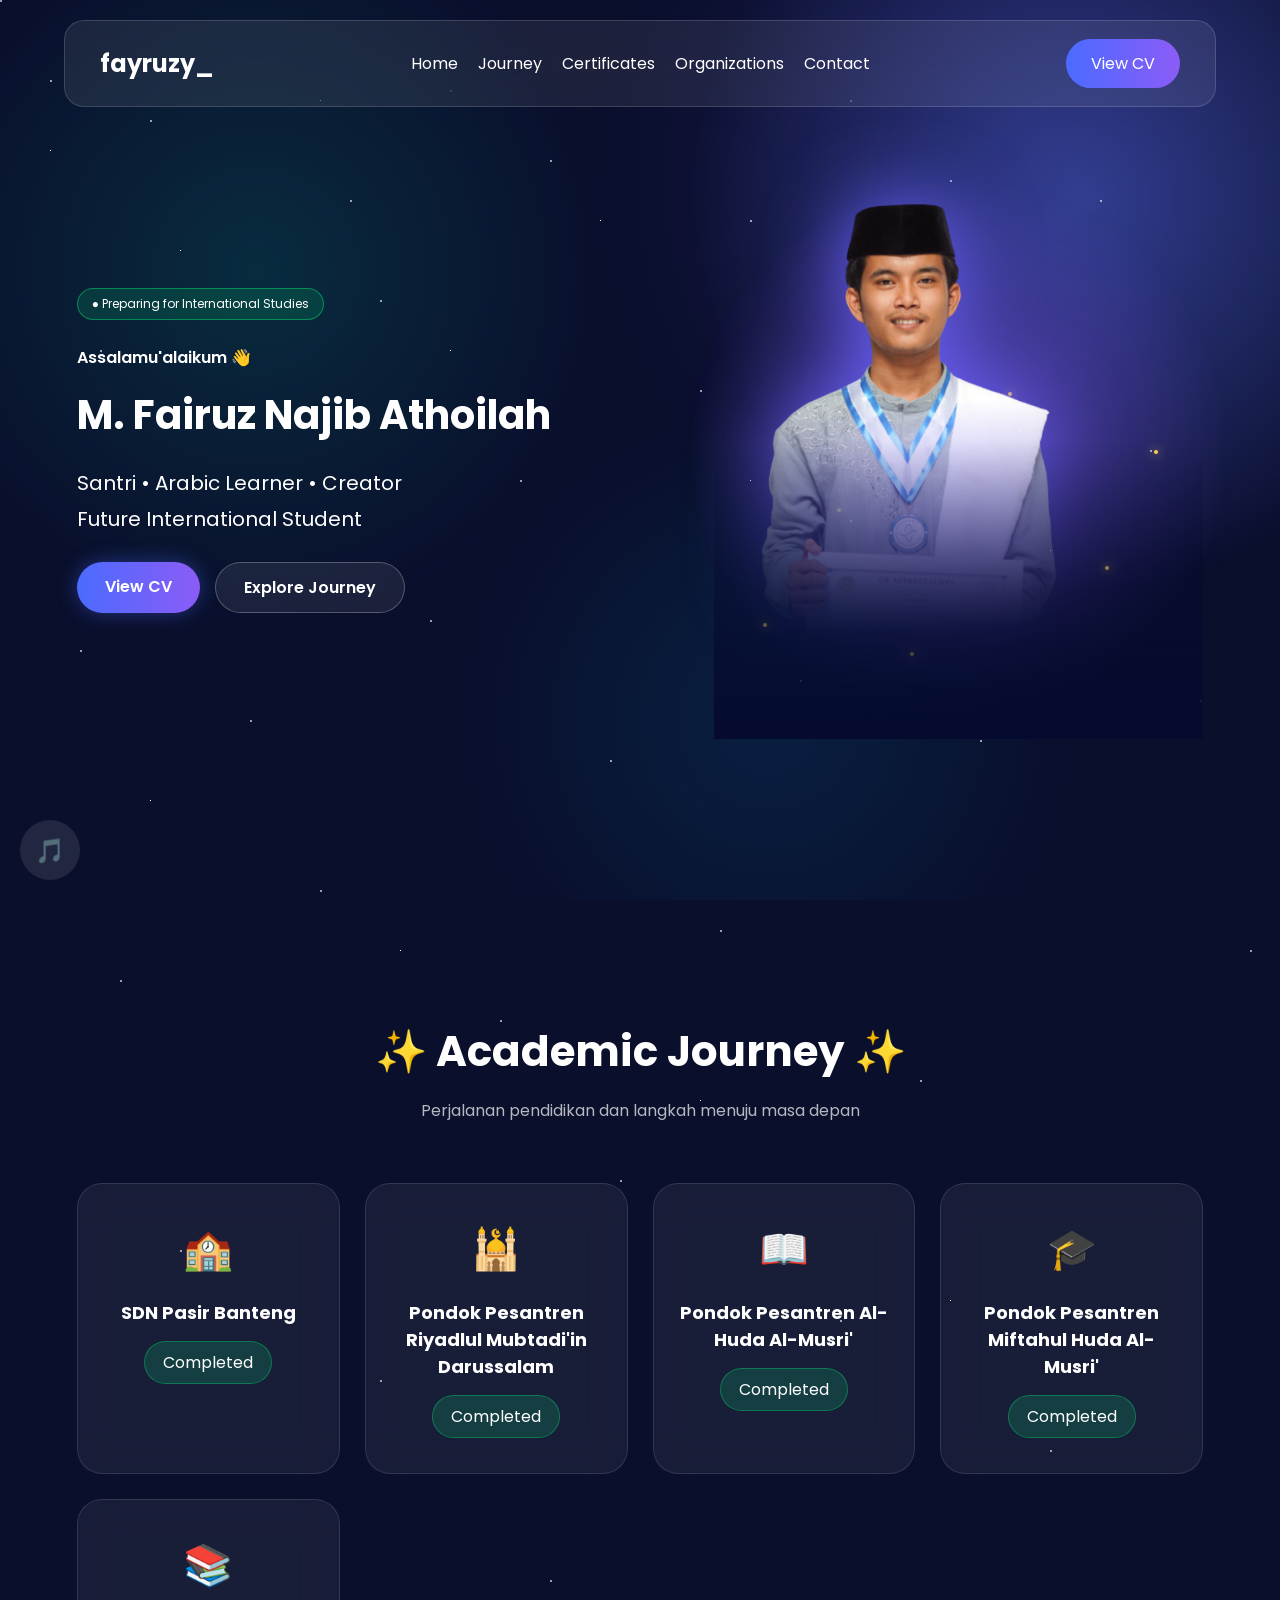
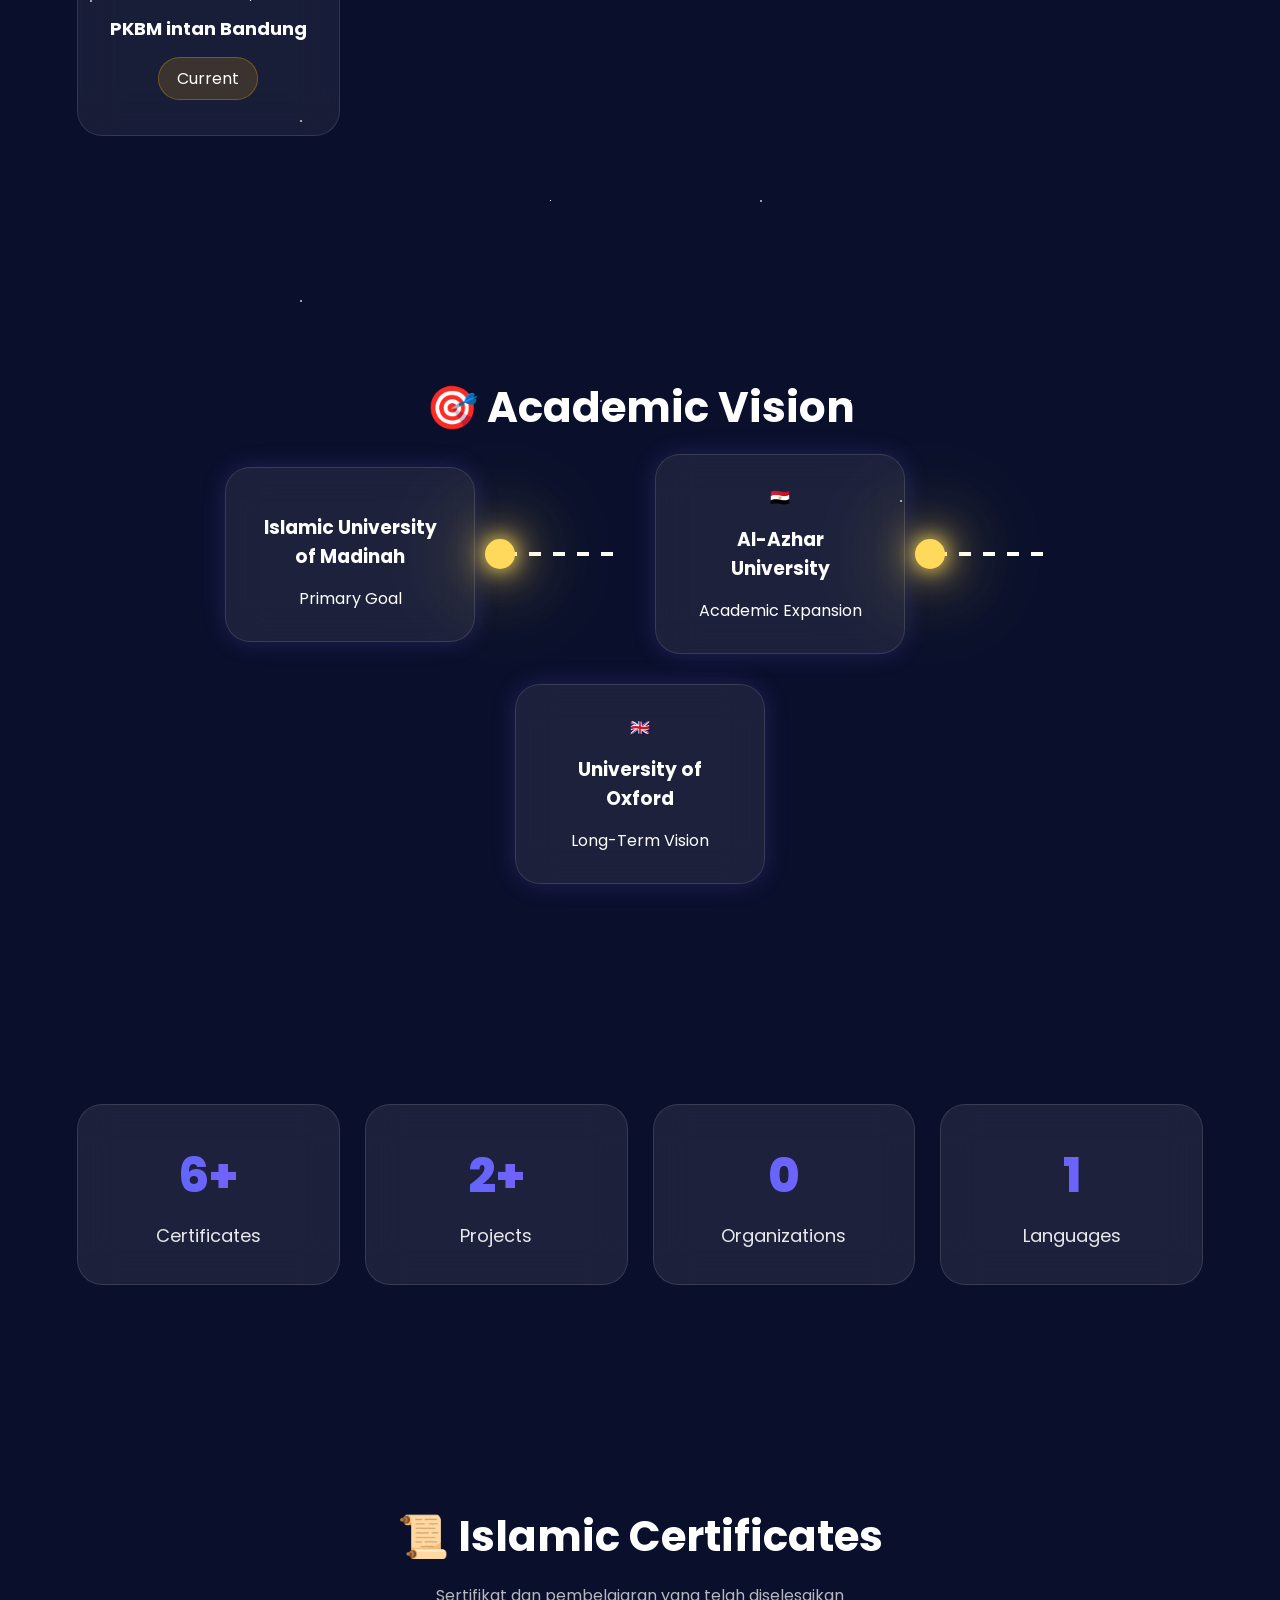
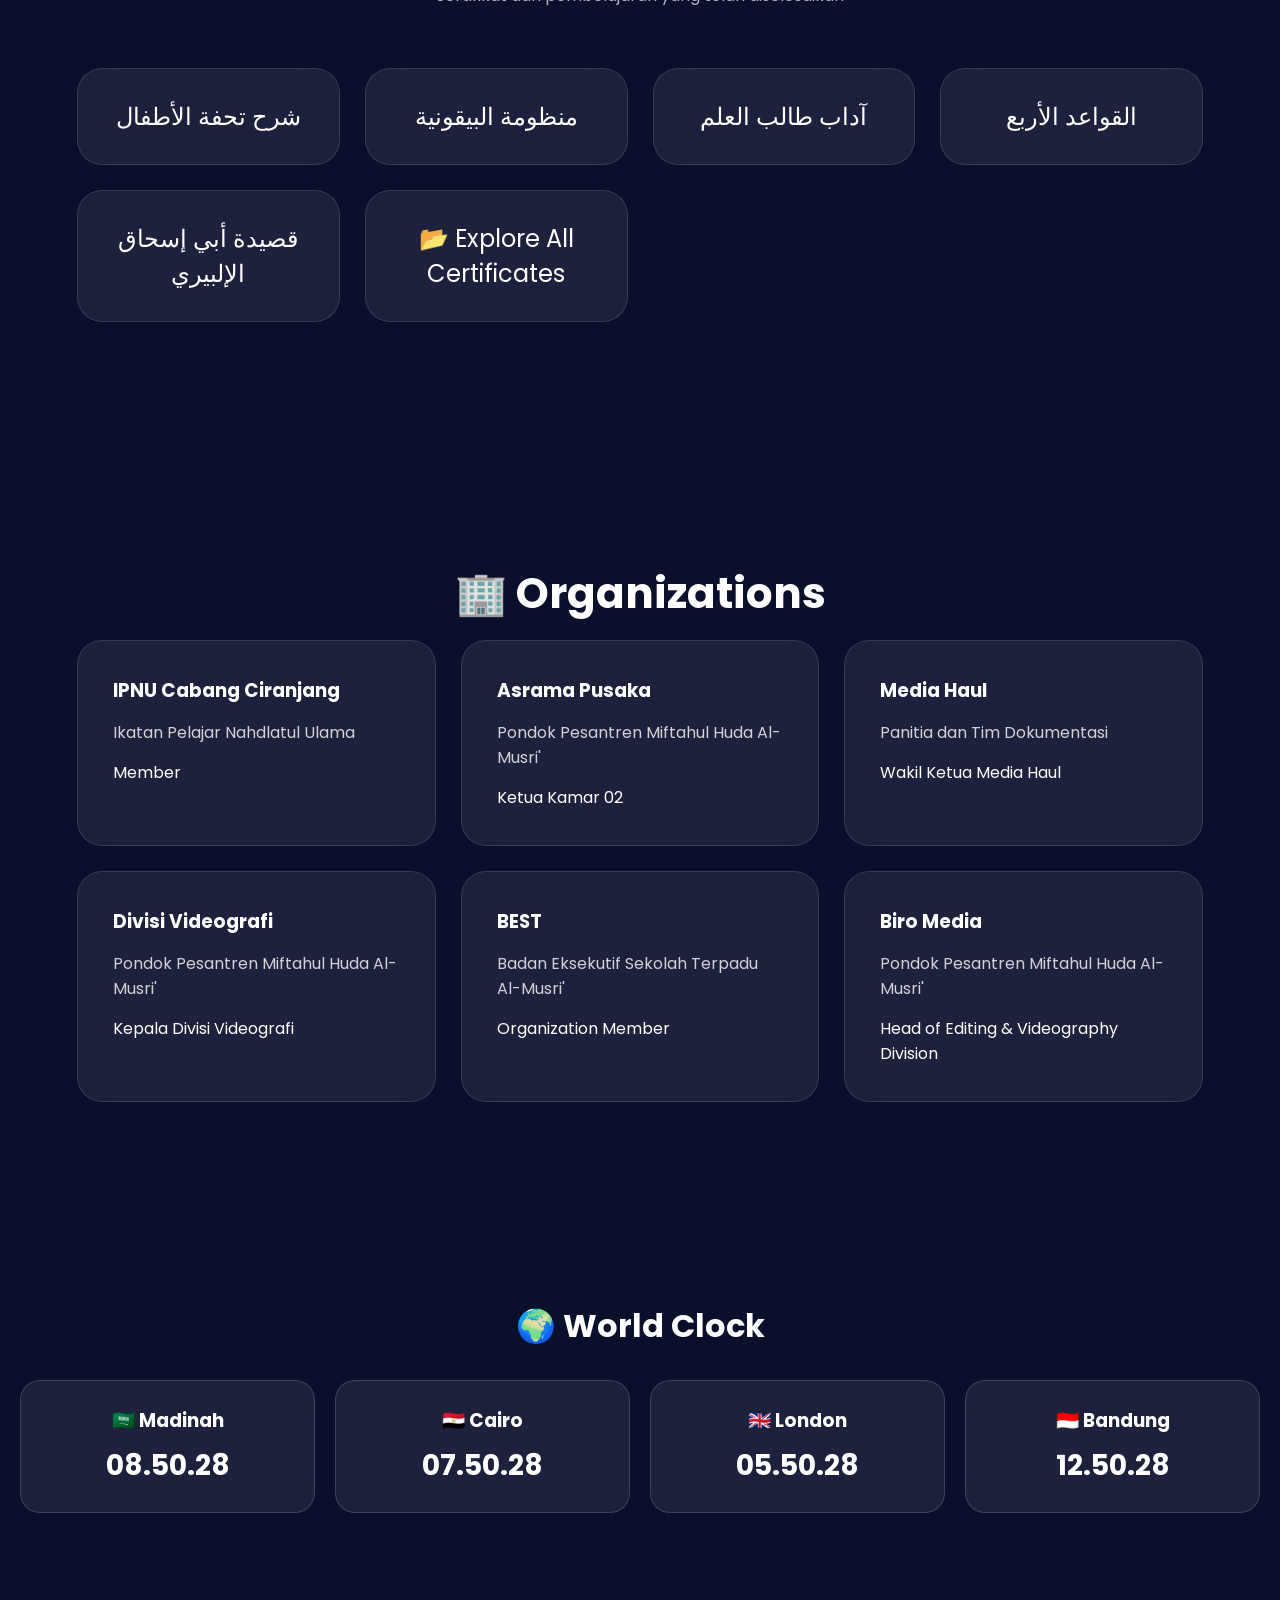
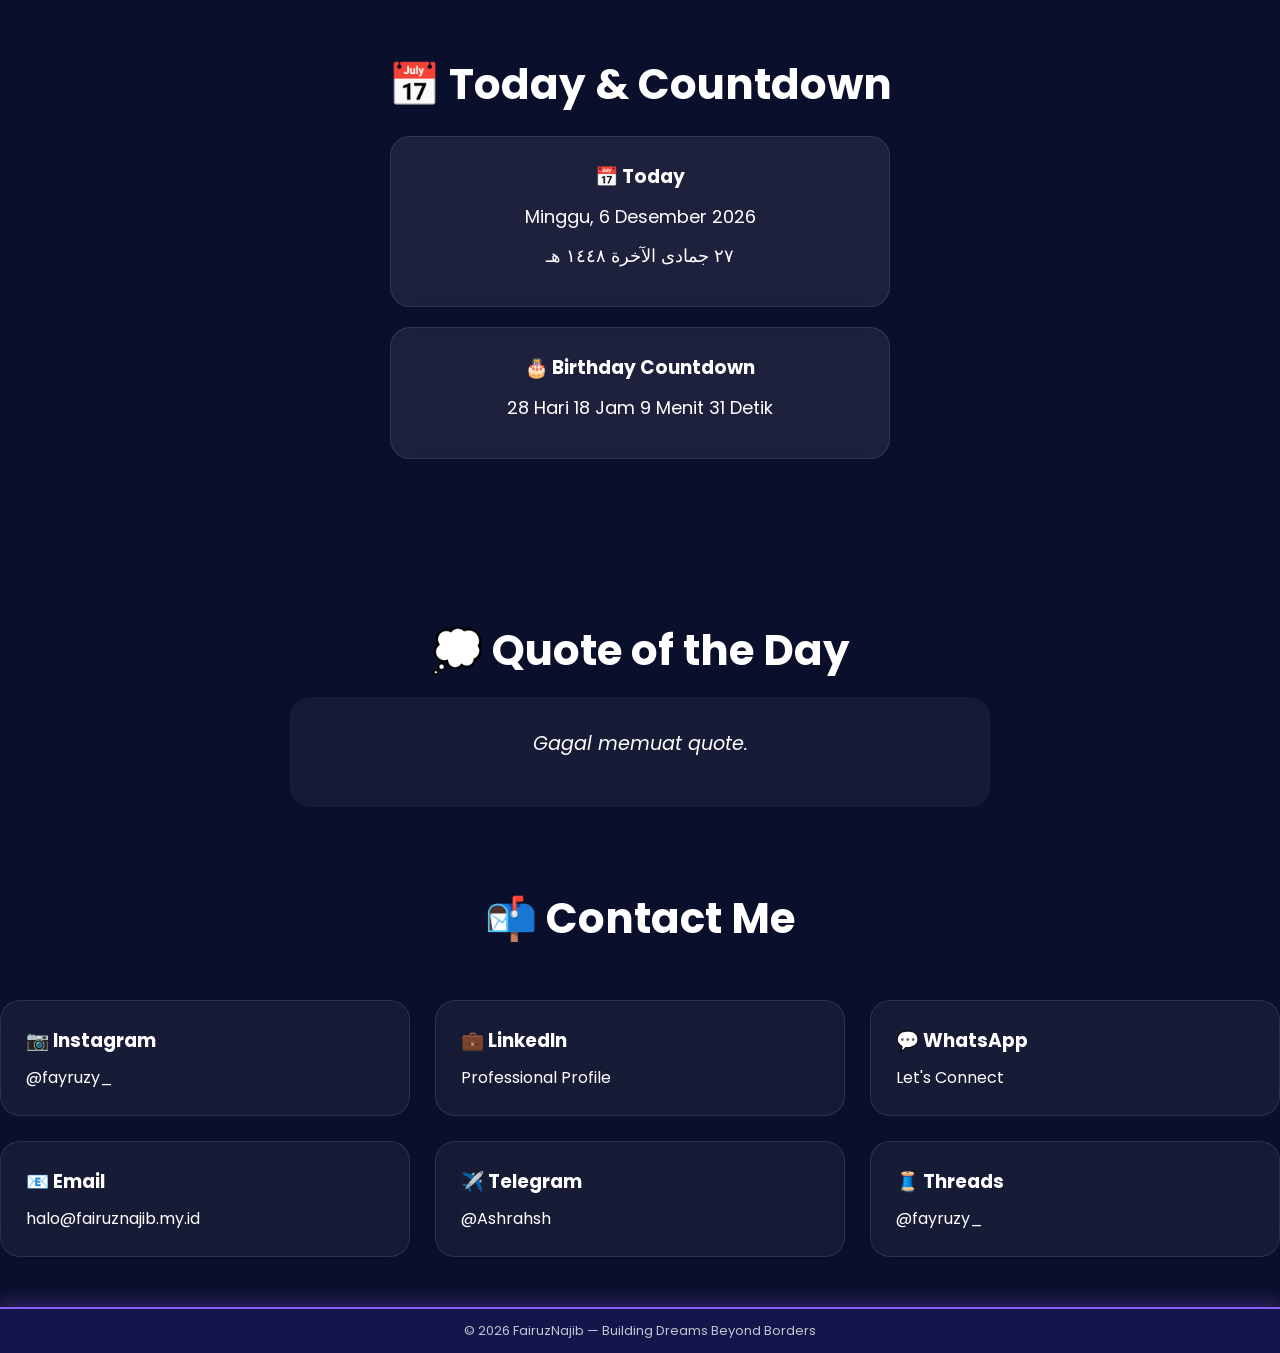
==== commit af312761: "Update index.html" ====
--- a/index.html
+++ b/index.html
@@ -525,6 +525,28 @@
 menu.classList.toggle('active');
 });
 </script>
+  <script>
+
+document.addEventListener('click', (e) => {
+
+const menuToggle =
+document.querySelector('.menu-toggle');
+
+const menu =
+document.querySelector('.menu');
+
+if (
+!menu.contains(e.target) &&
+!menuToggle.contains(e.target)
+) {
+
+menu.classList.remove('active');
+
+}
+
+});
+
+  </script>
   <audio id="bgMusic" loop>
     <source src="Hindia - Cincin Official Lyric Video.mp3" type="audio/mpeg">
   </audio>
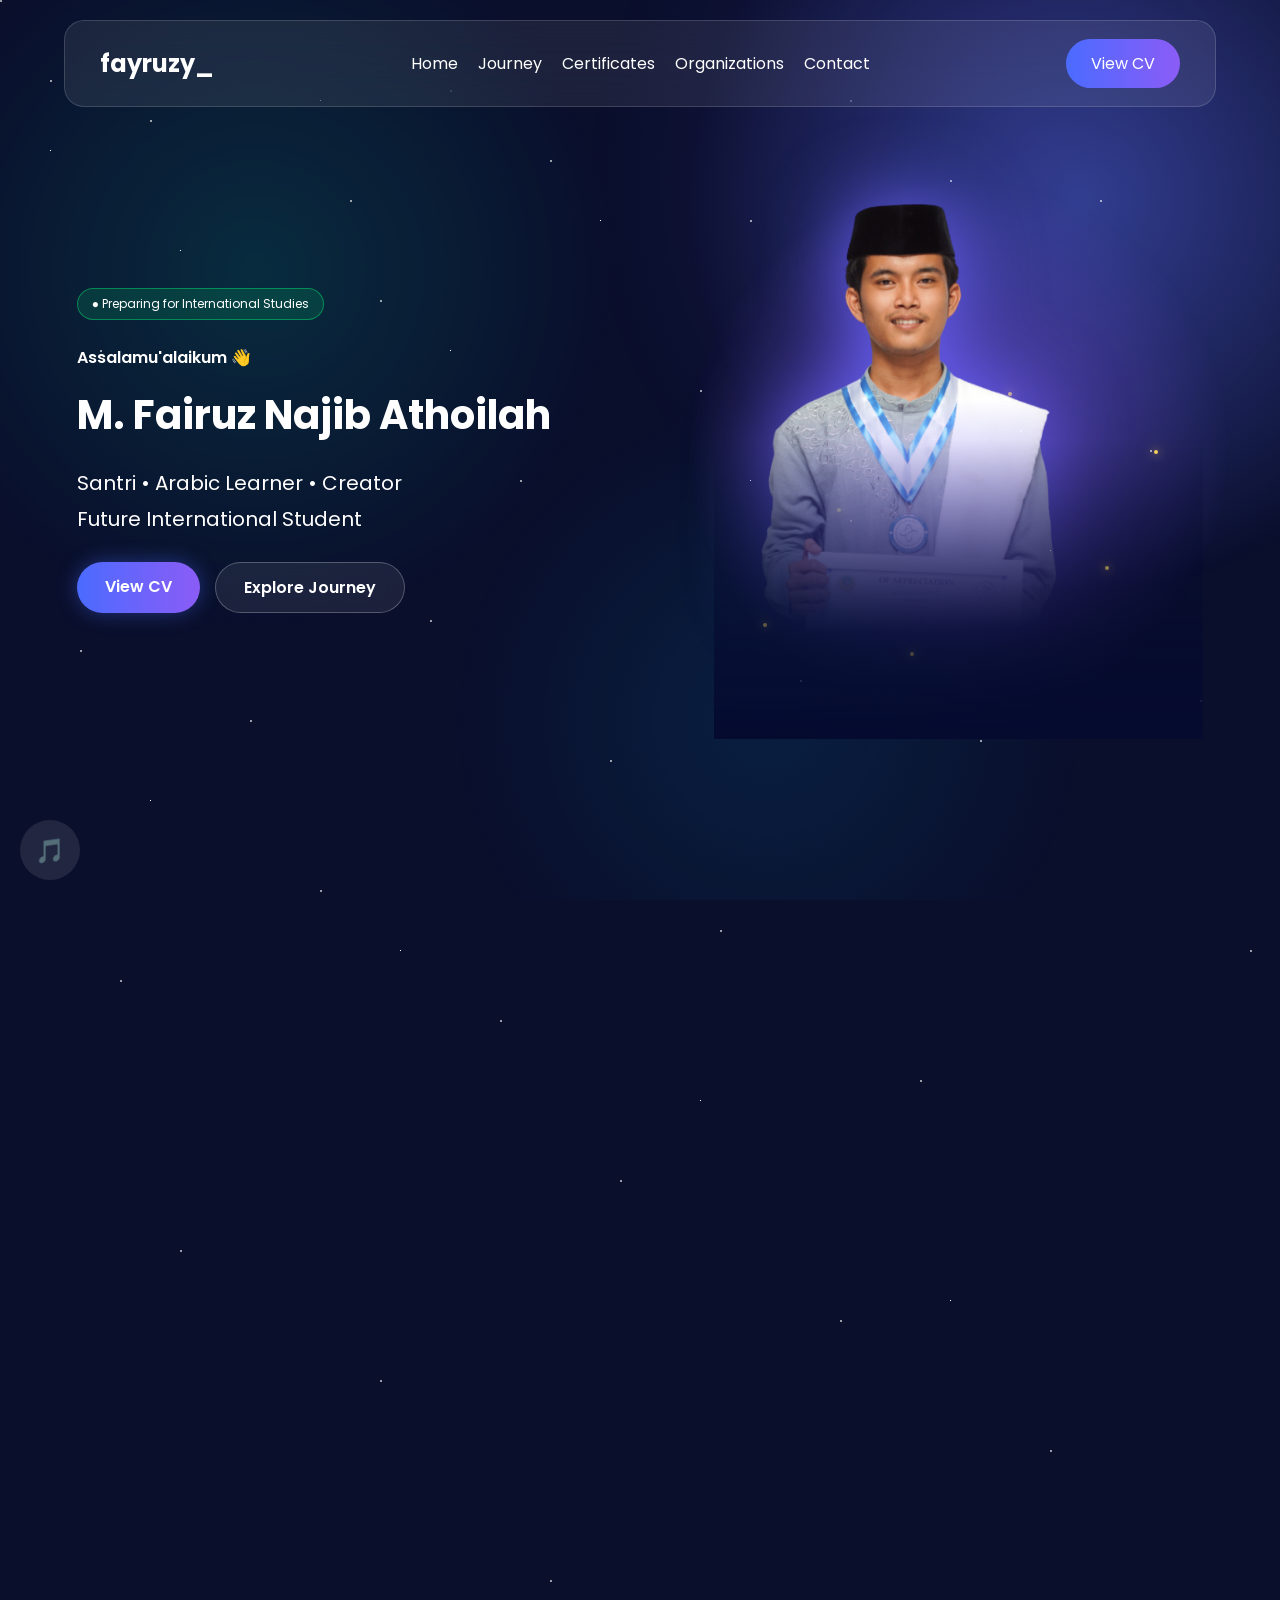
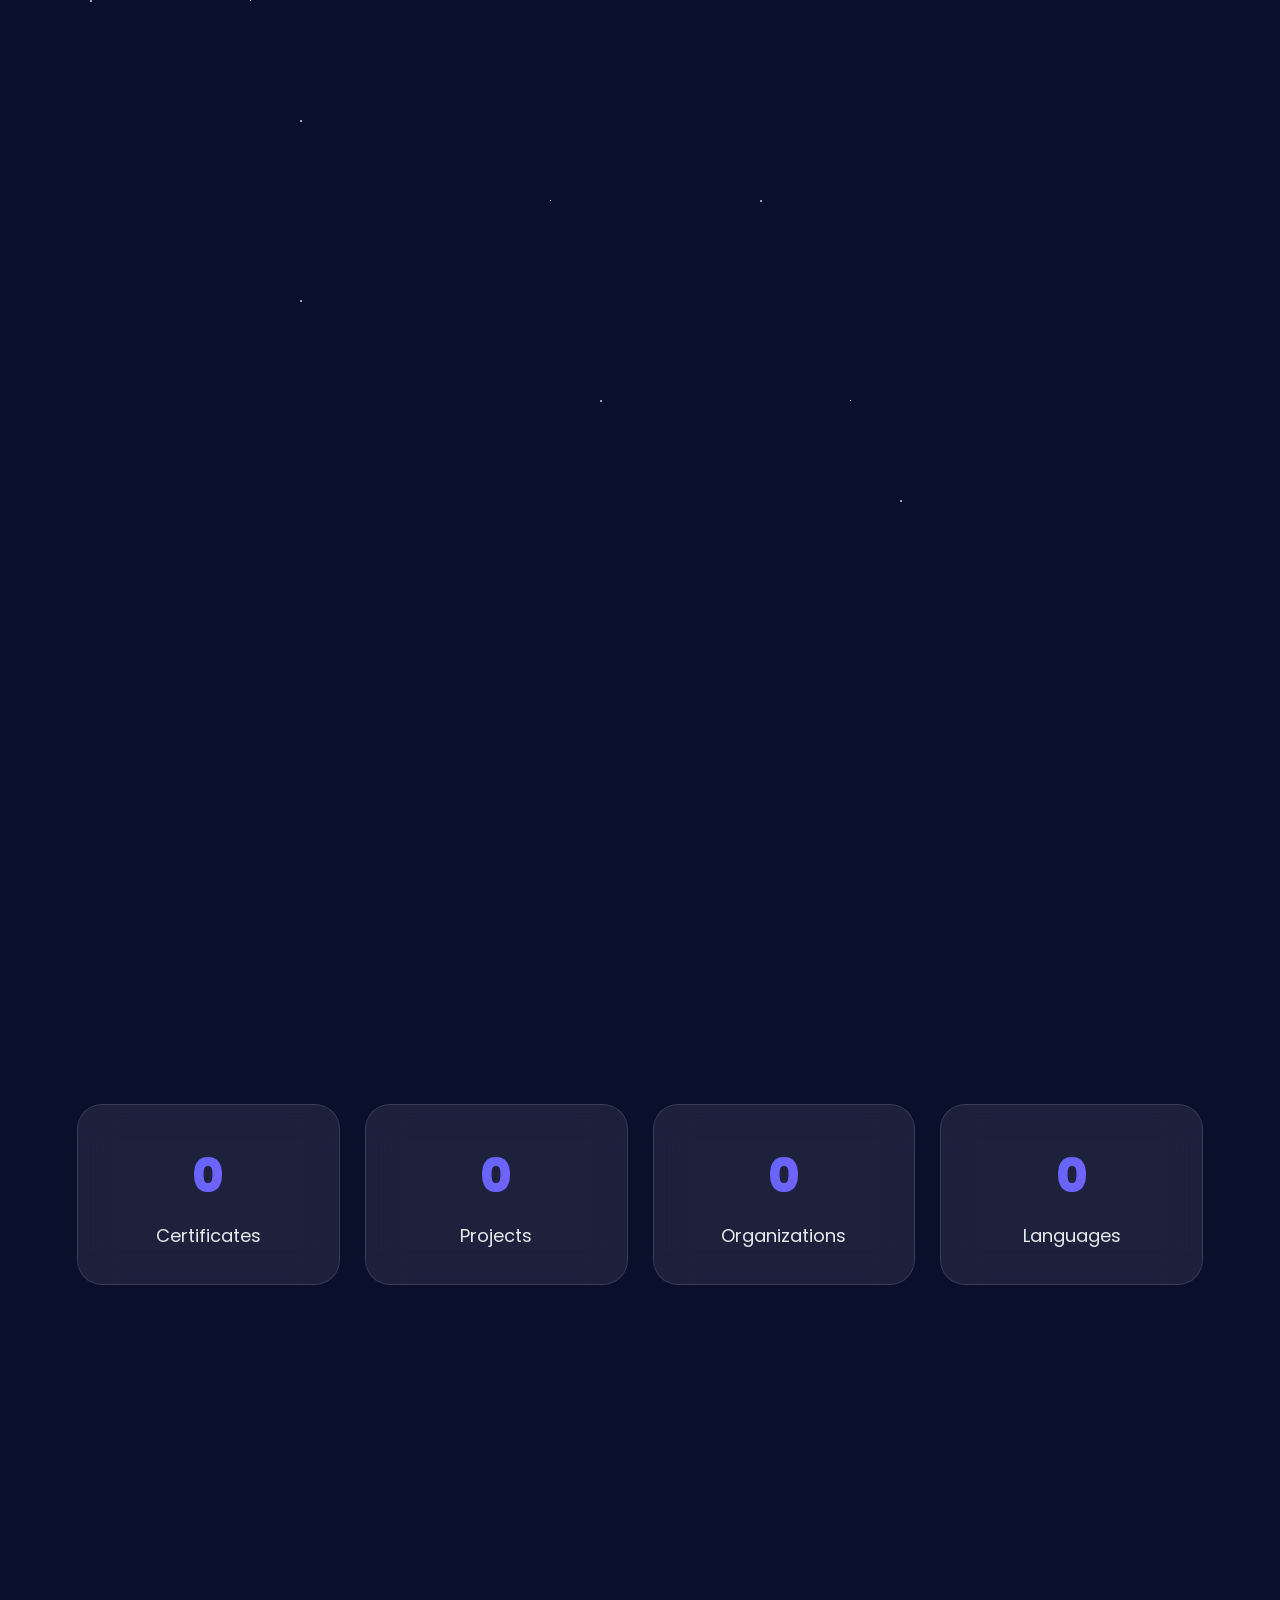
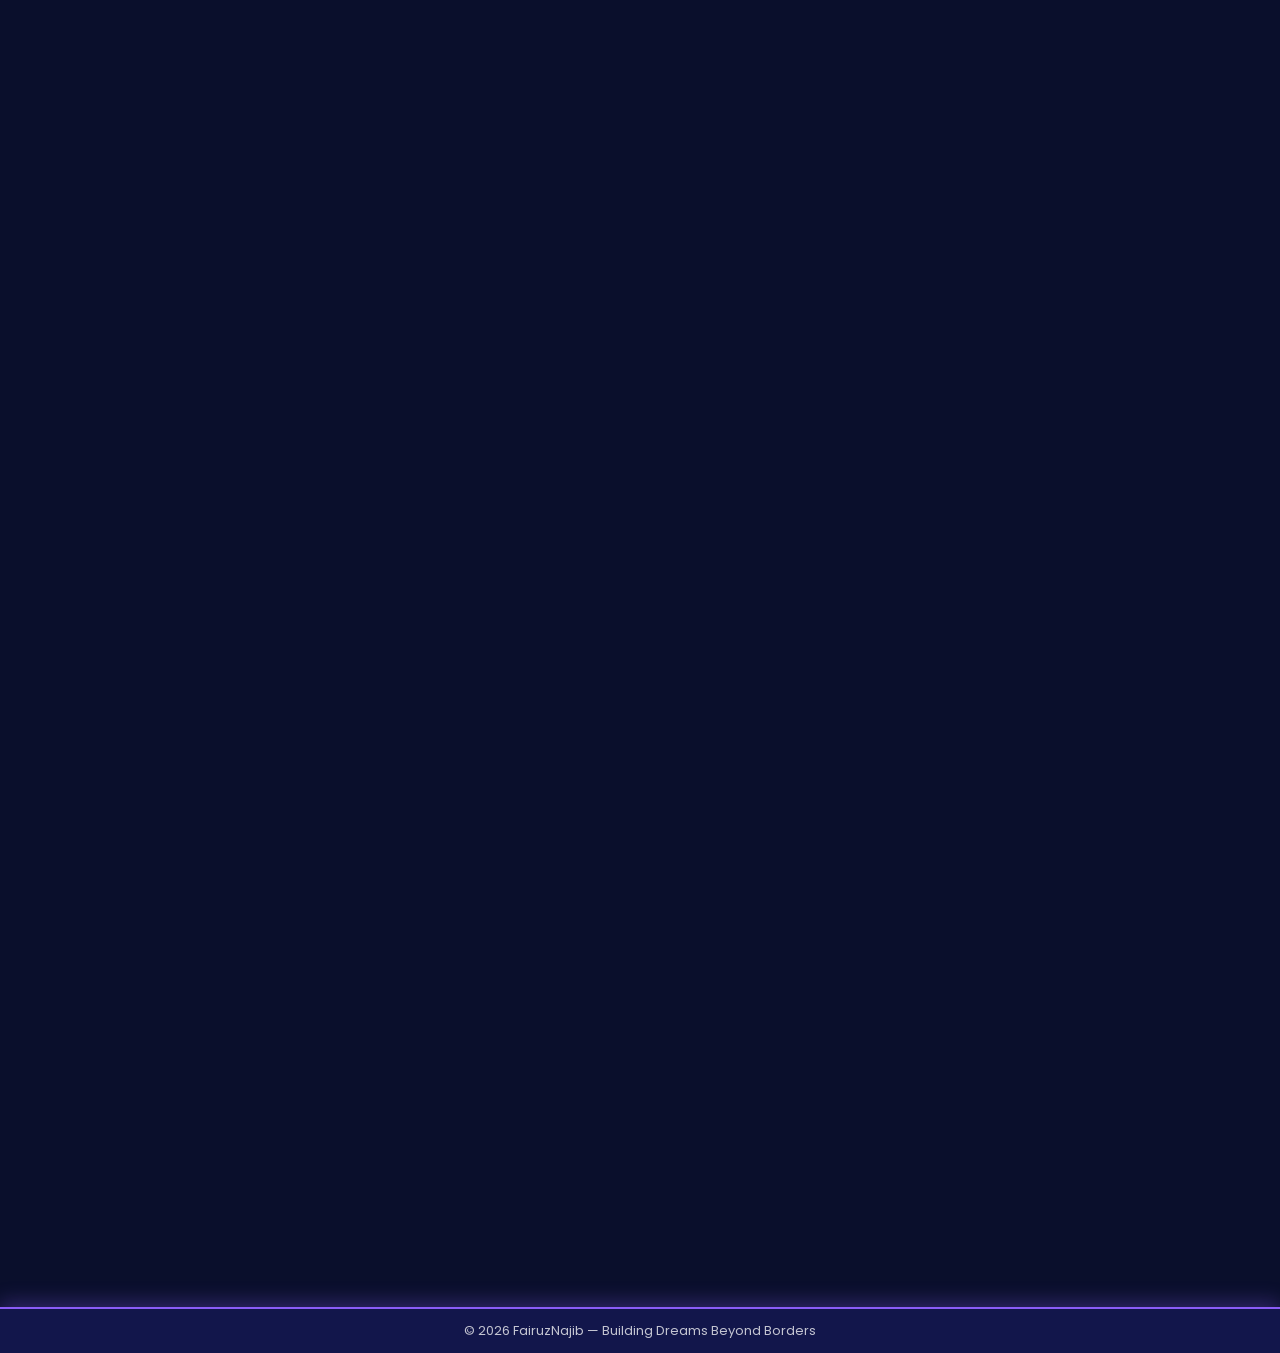
==== commit ec84bc5a: "Update index.html" ====
--- a/index.html
+++ b/index.html
@@ -555,7 +555,10 @@
   <div id="musicMenu" class="music-menu">
 
 <h4>🎵 Music Player</h4>
-
+<div class="song-item"
+onclick="toggleMusic()">
+⏯️ Play / Pause
+</div>
 <div class="song-item"
 onclick="changeMusic('Hindia - Cincin Official Lyric Video.mp3')">
 🎶 Cincin
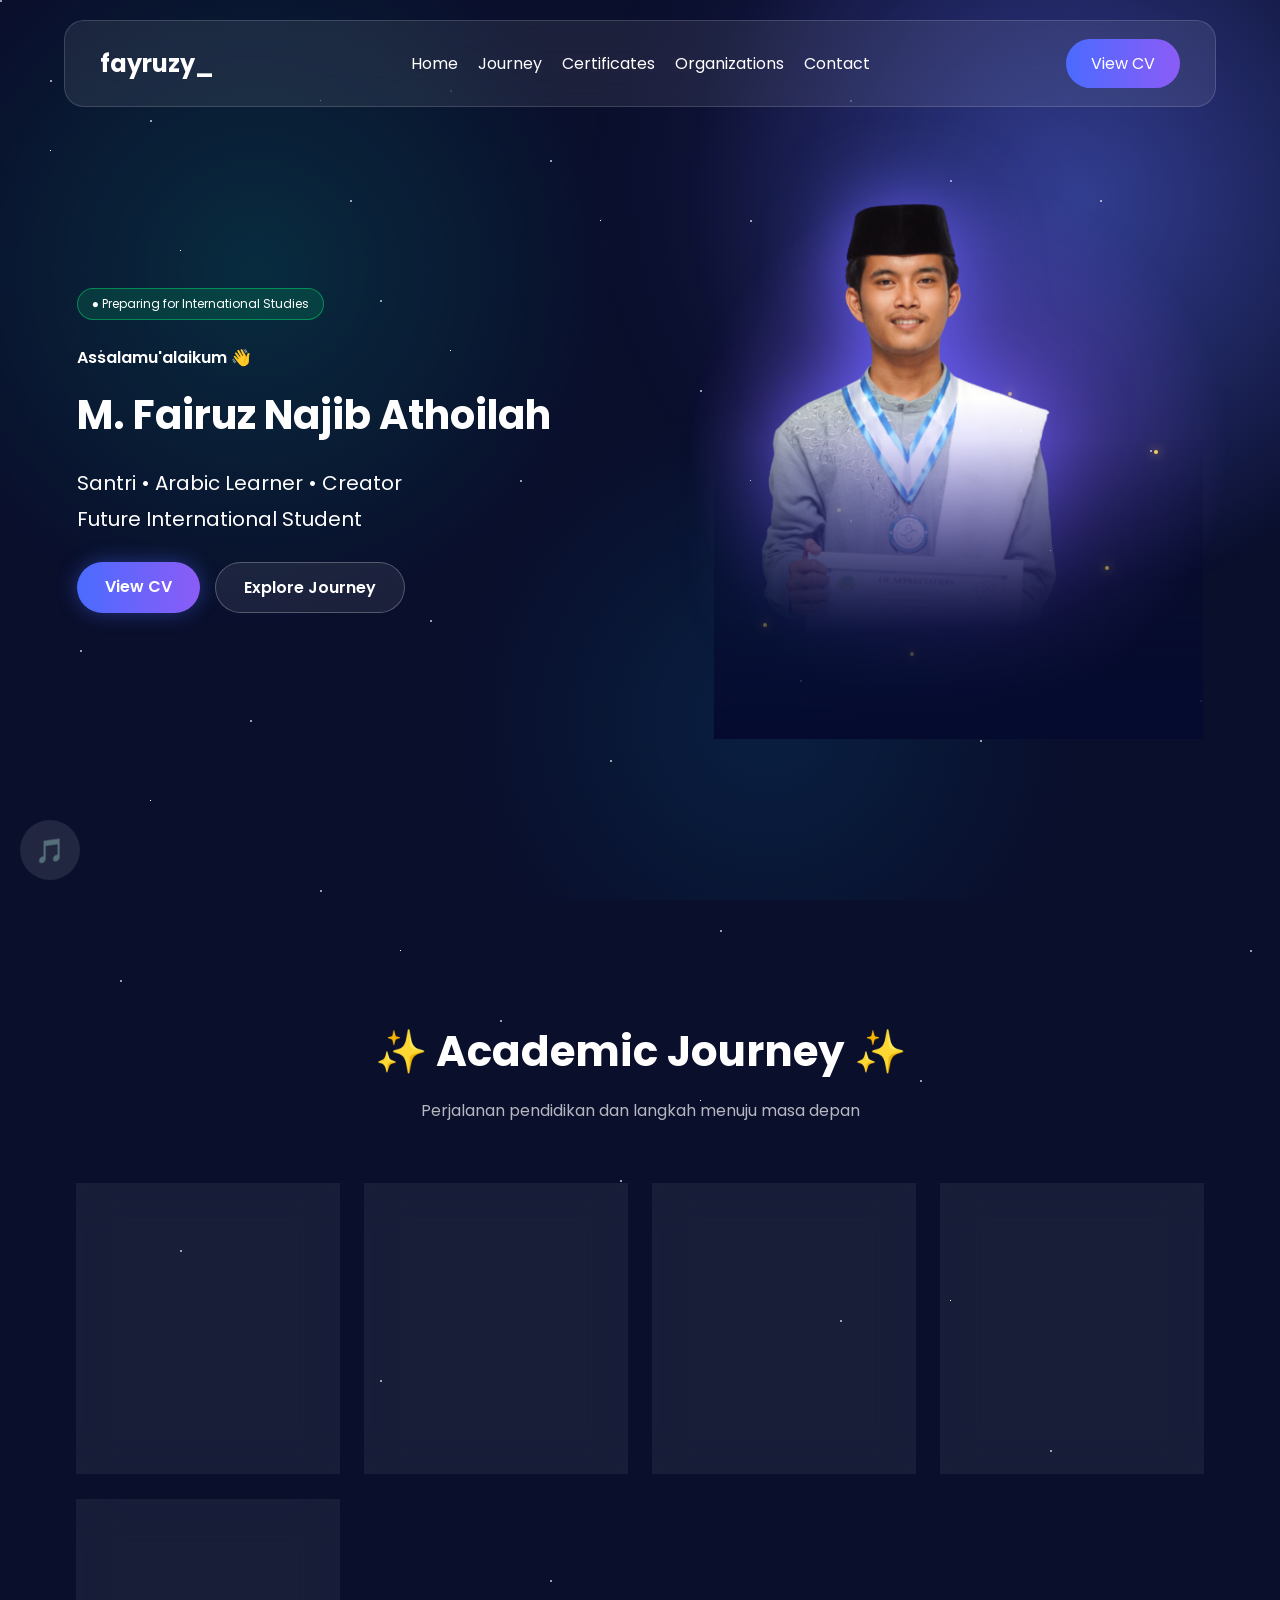
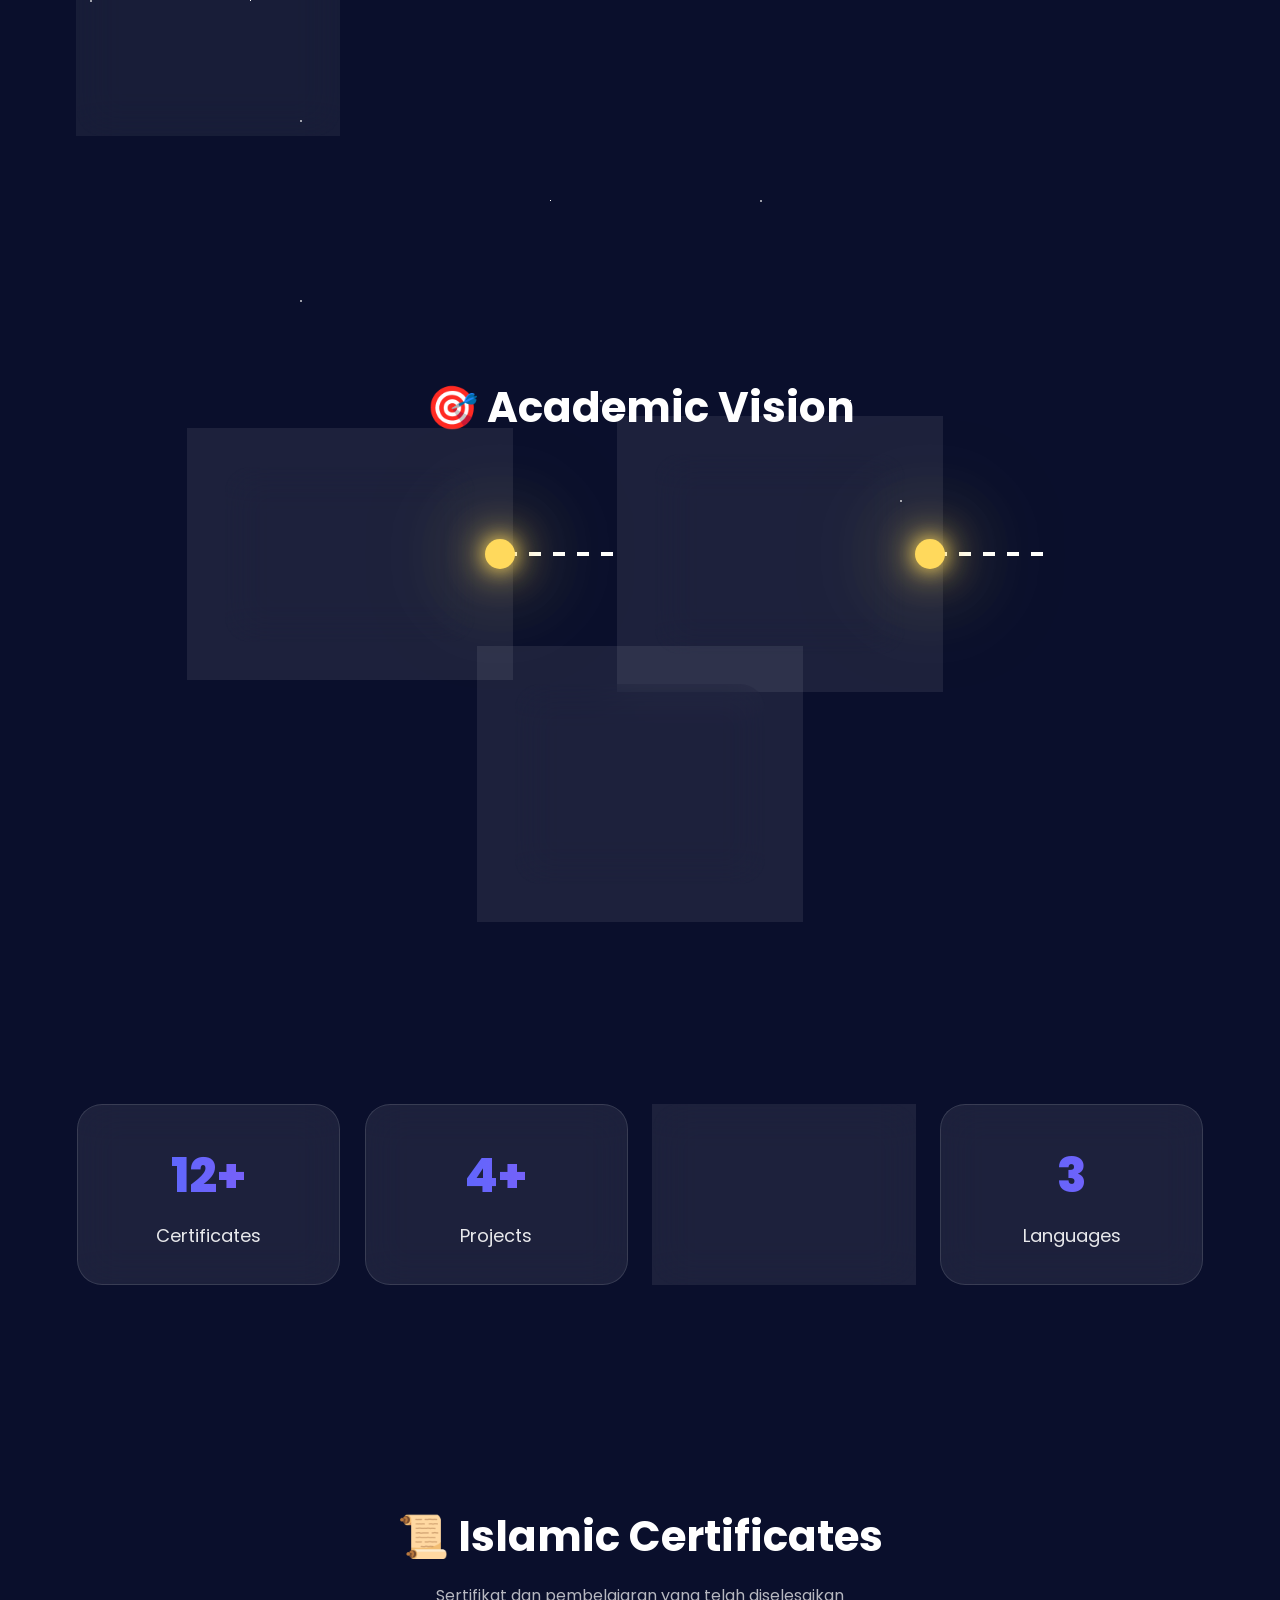
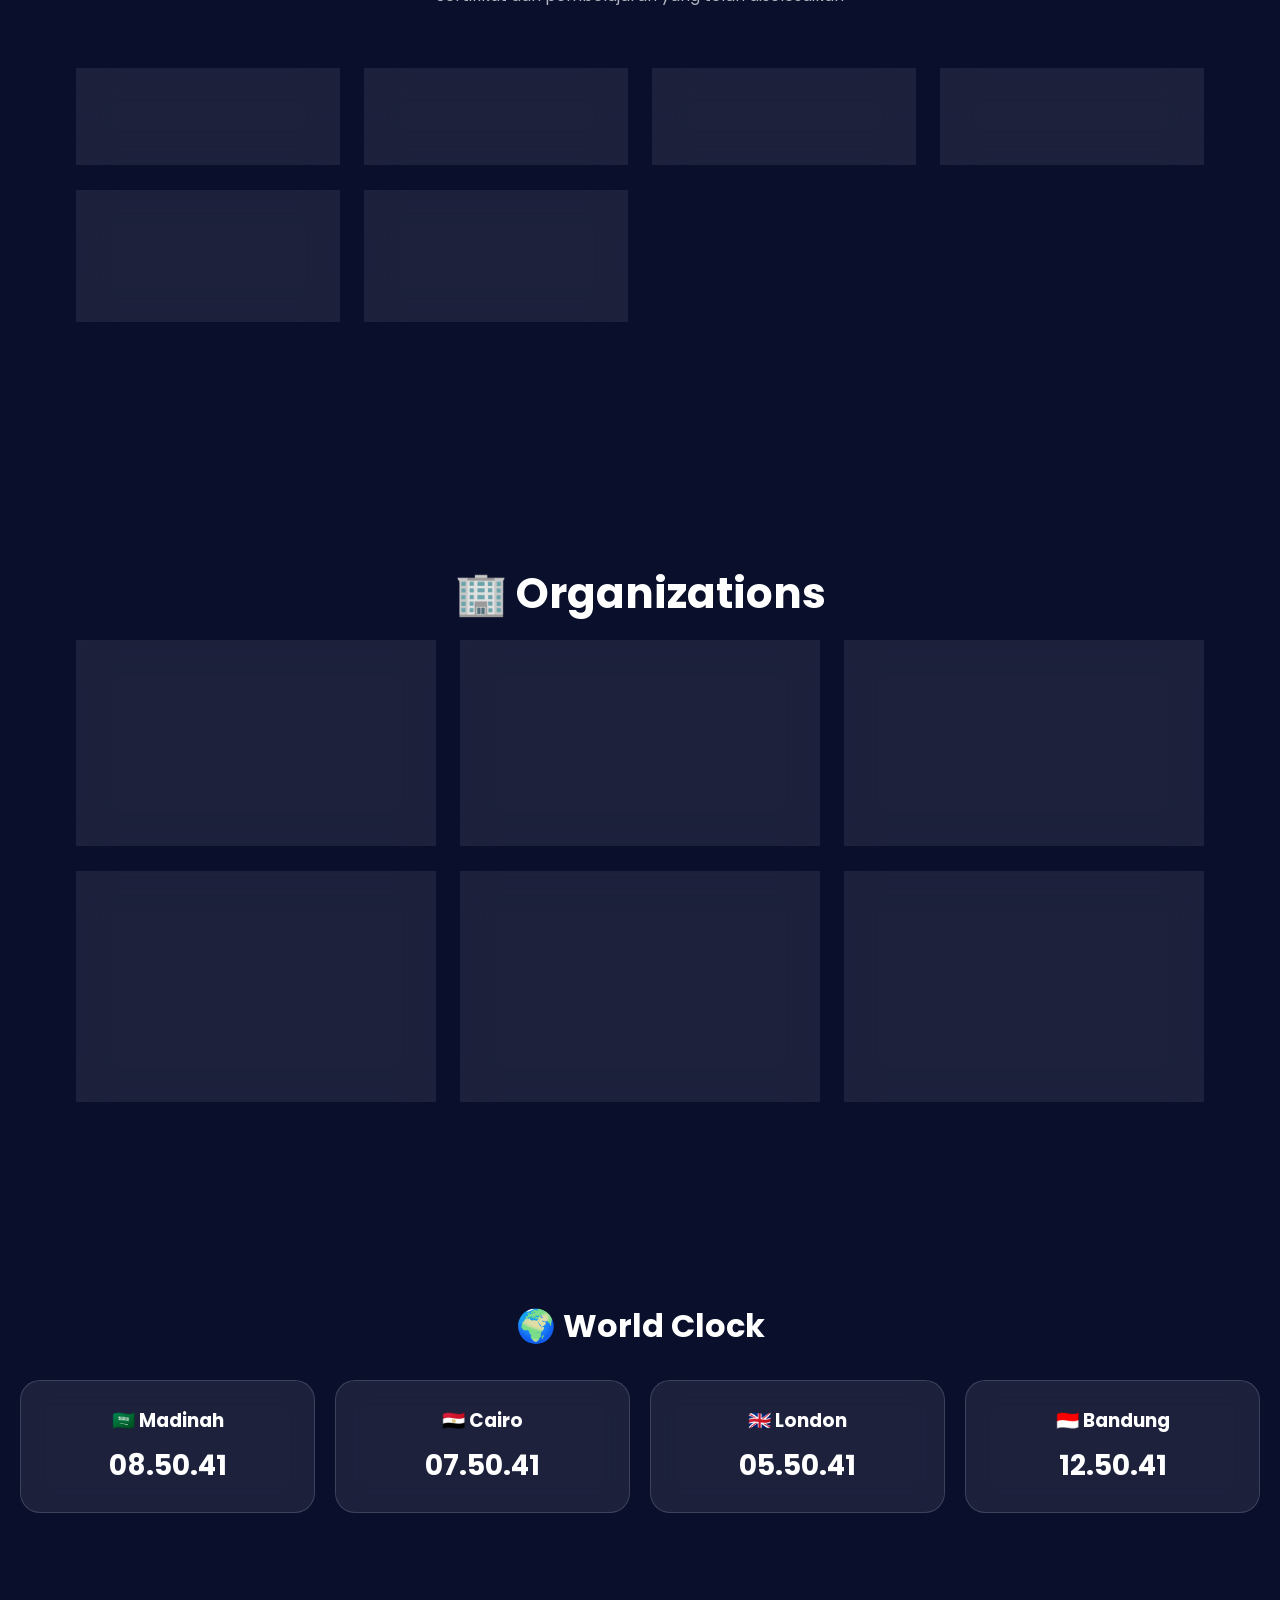
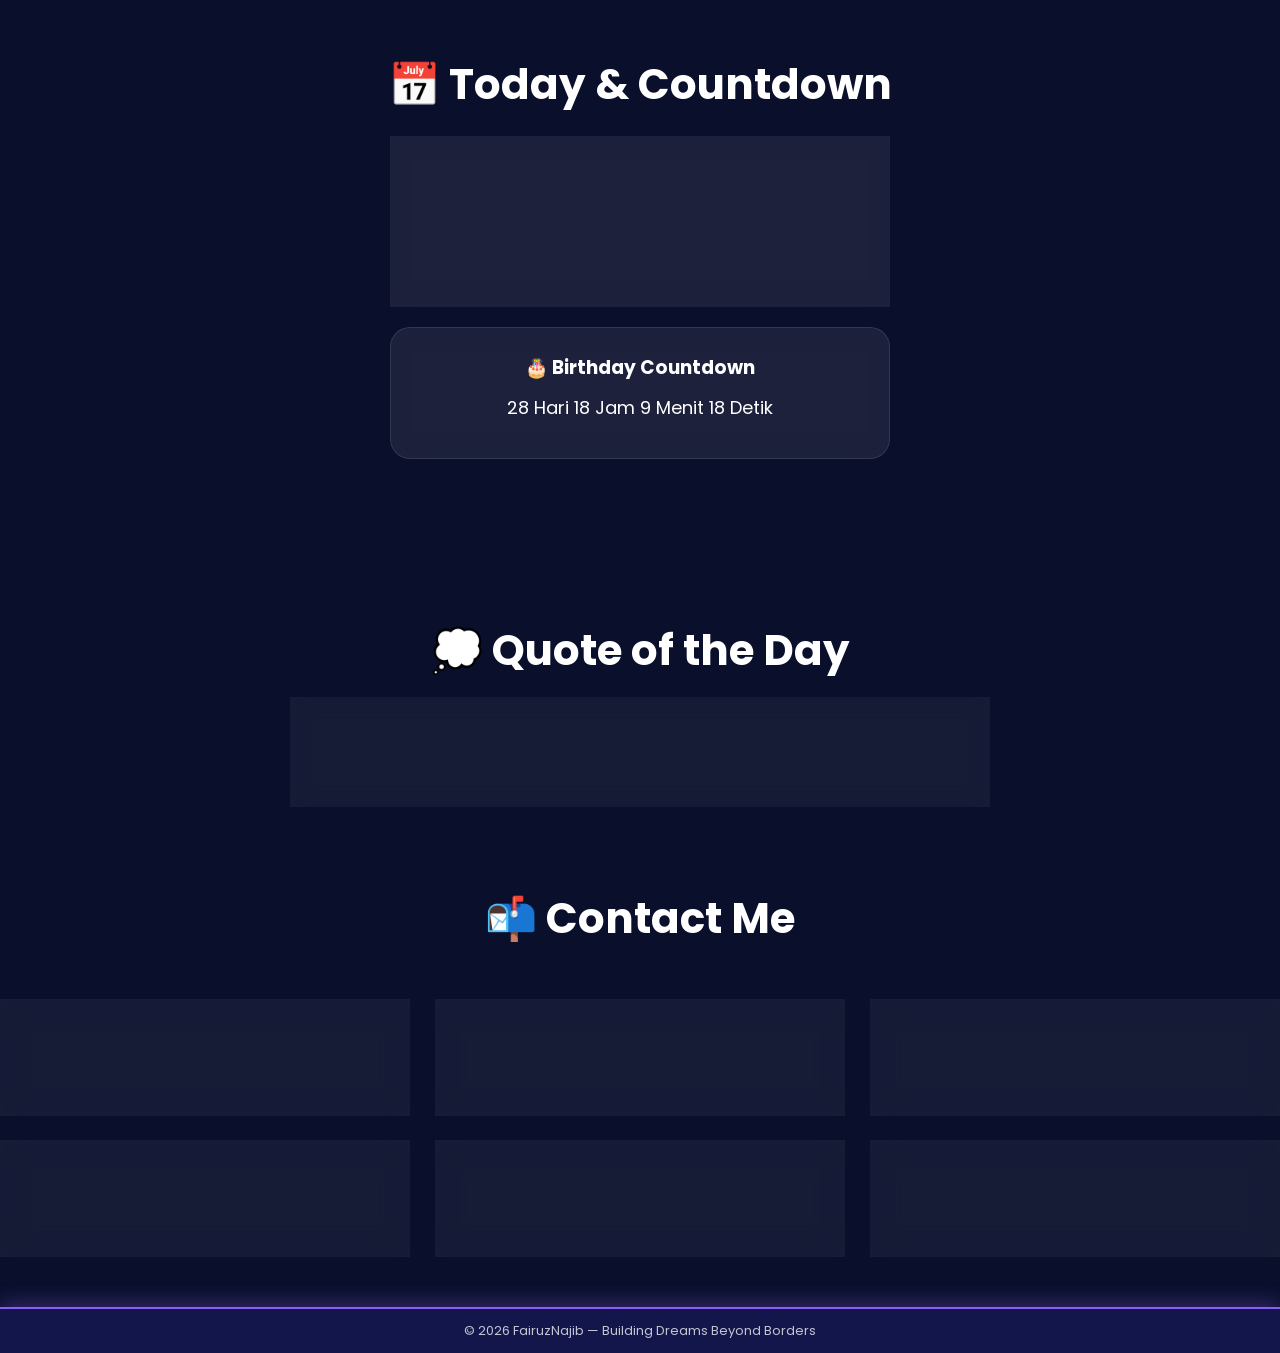
==== commit bafa9716: "Update index.html" ====
--- a/index.html
+++ b/index.html
@@ -547,7 +547,7 @@
 });
 
   </script>
-  <audio id="bgMusic" loop>
+<audio id="bgMusic">
     <source src="Hindia - Cincin Official Lyric Video.mp3" type="audio/mpeg">
   </audio>
   
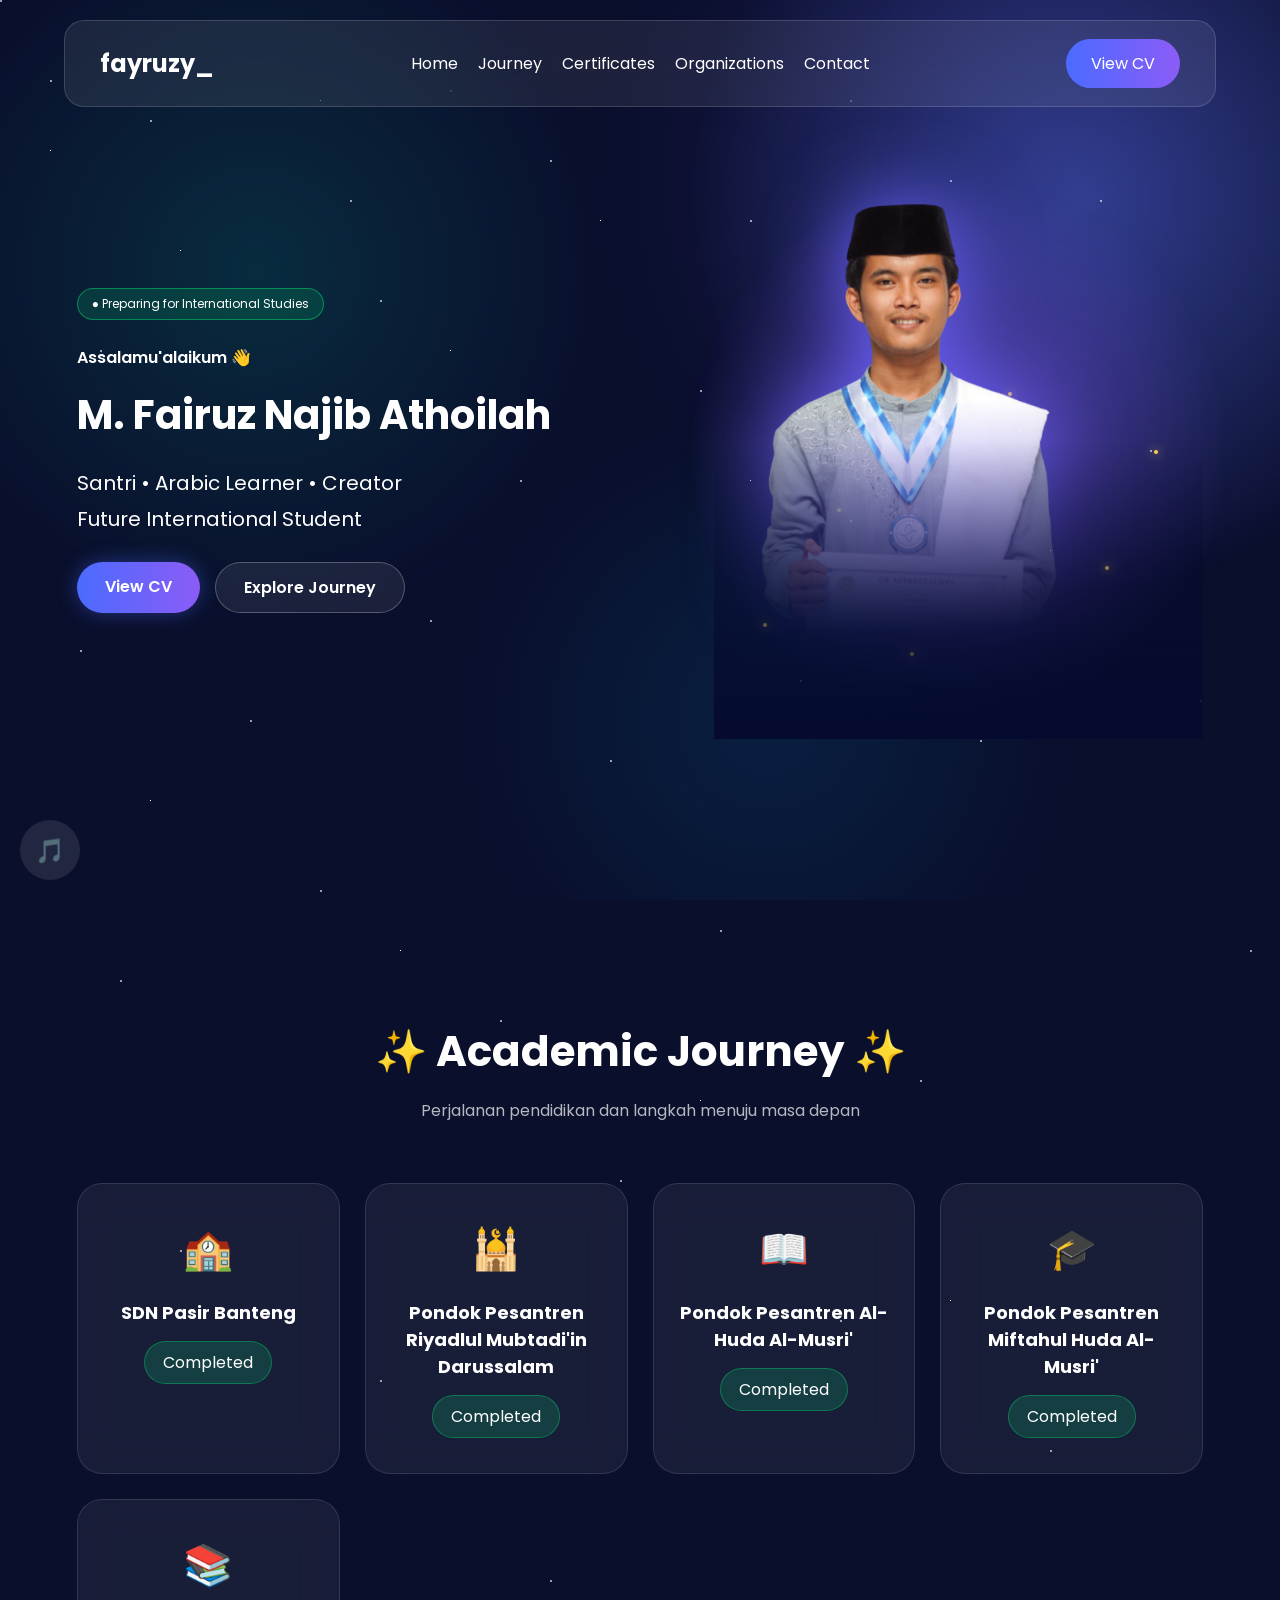
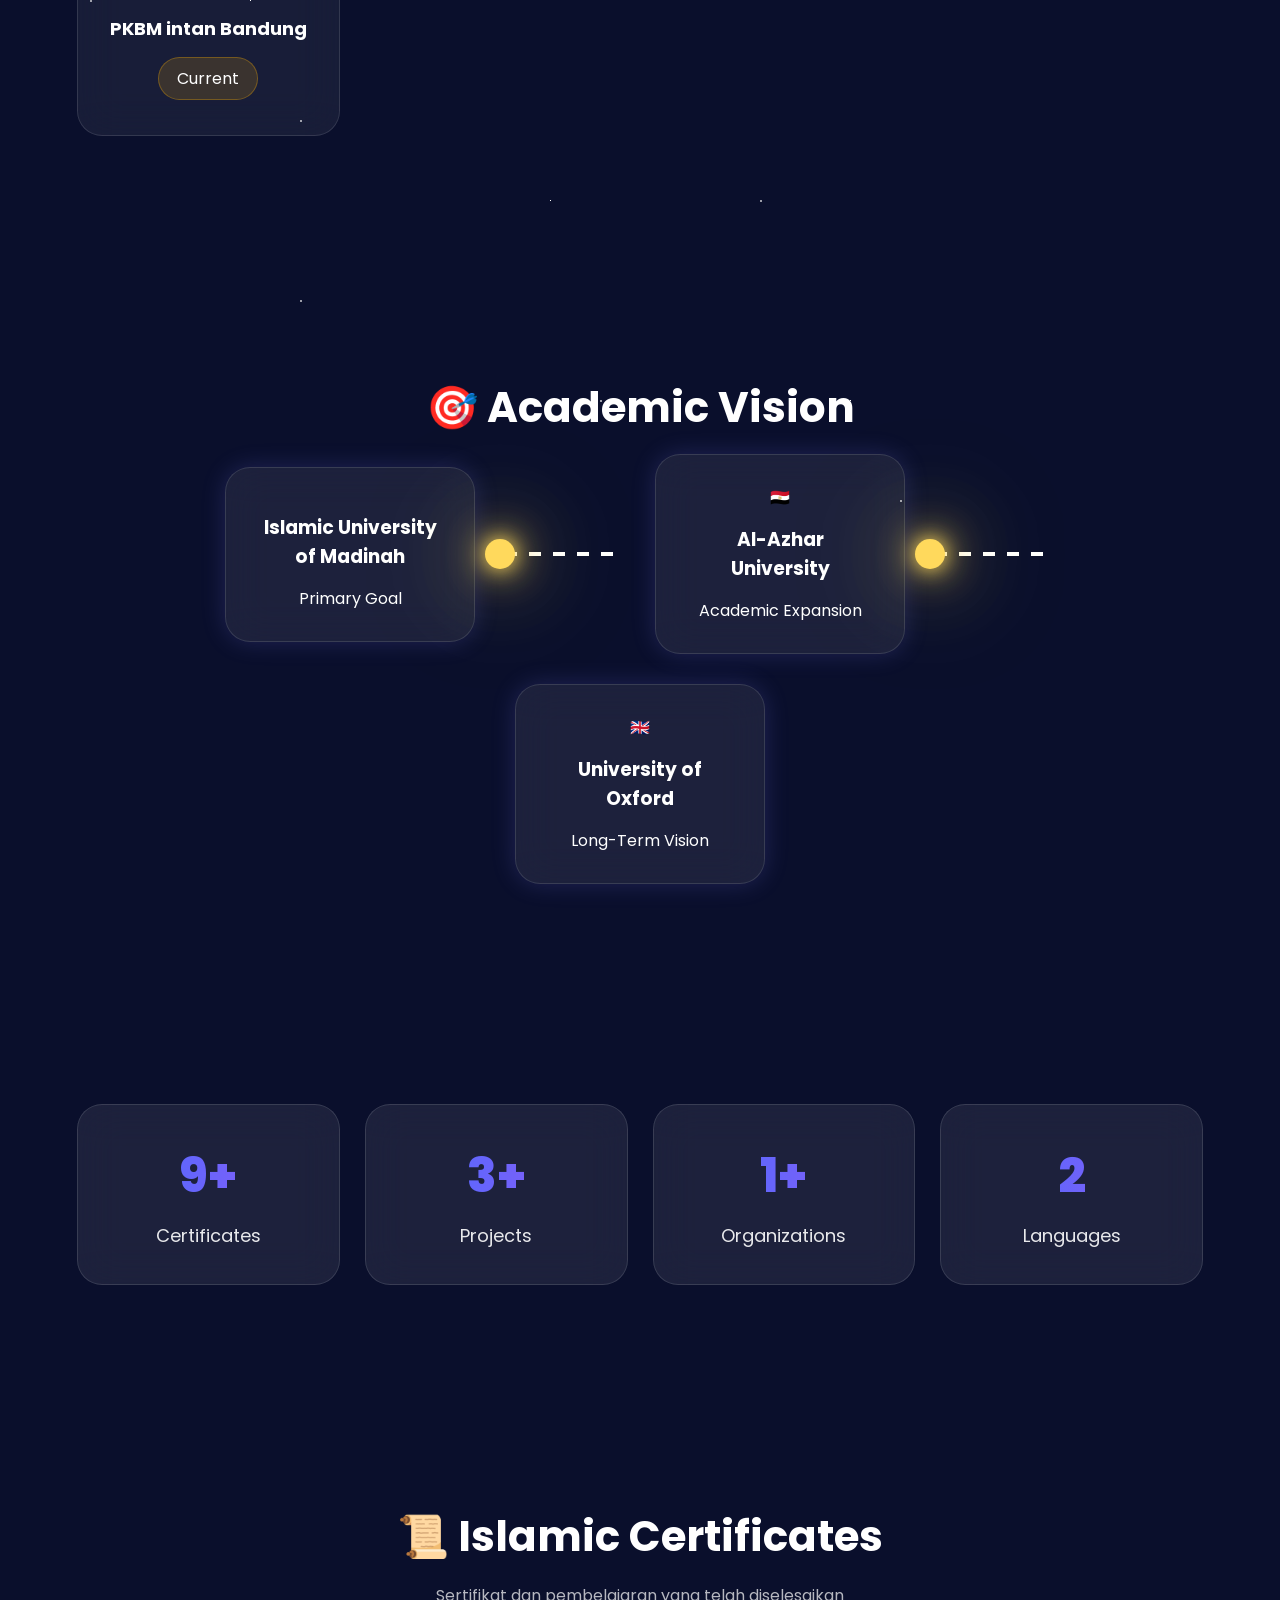
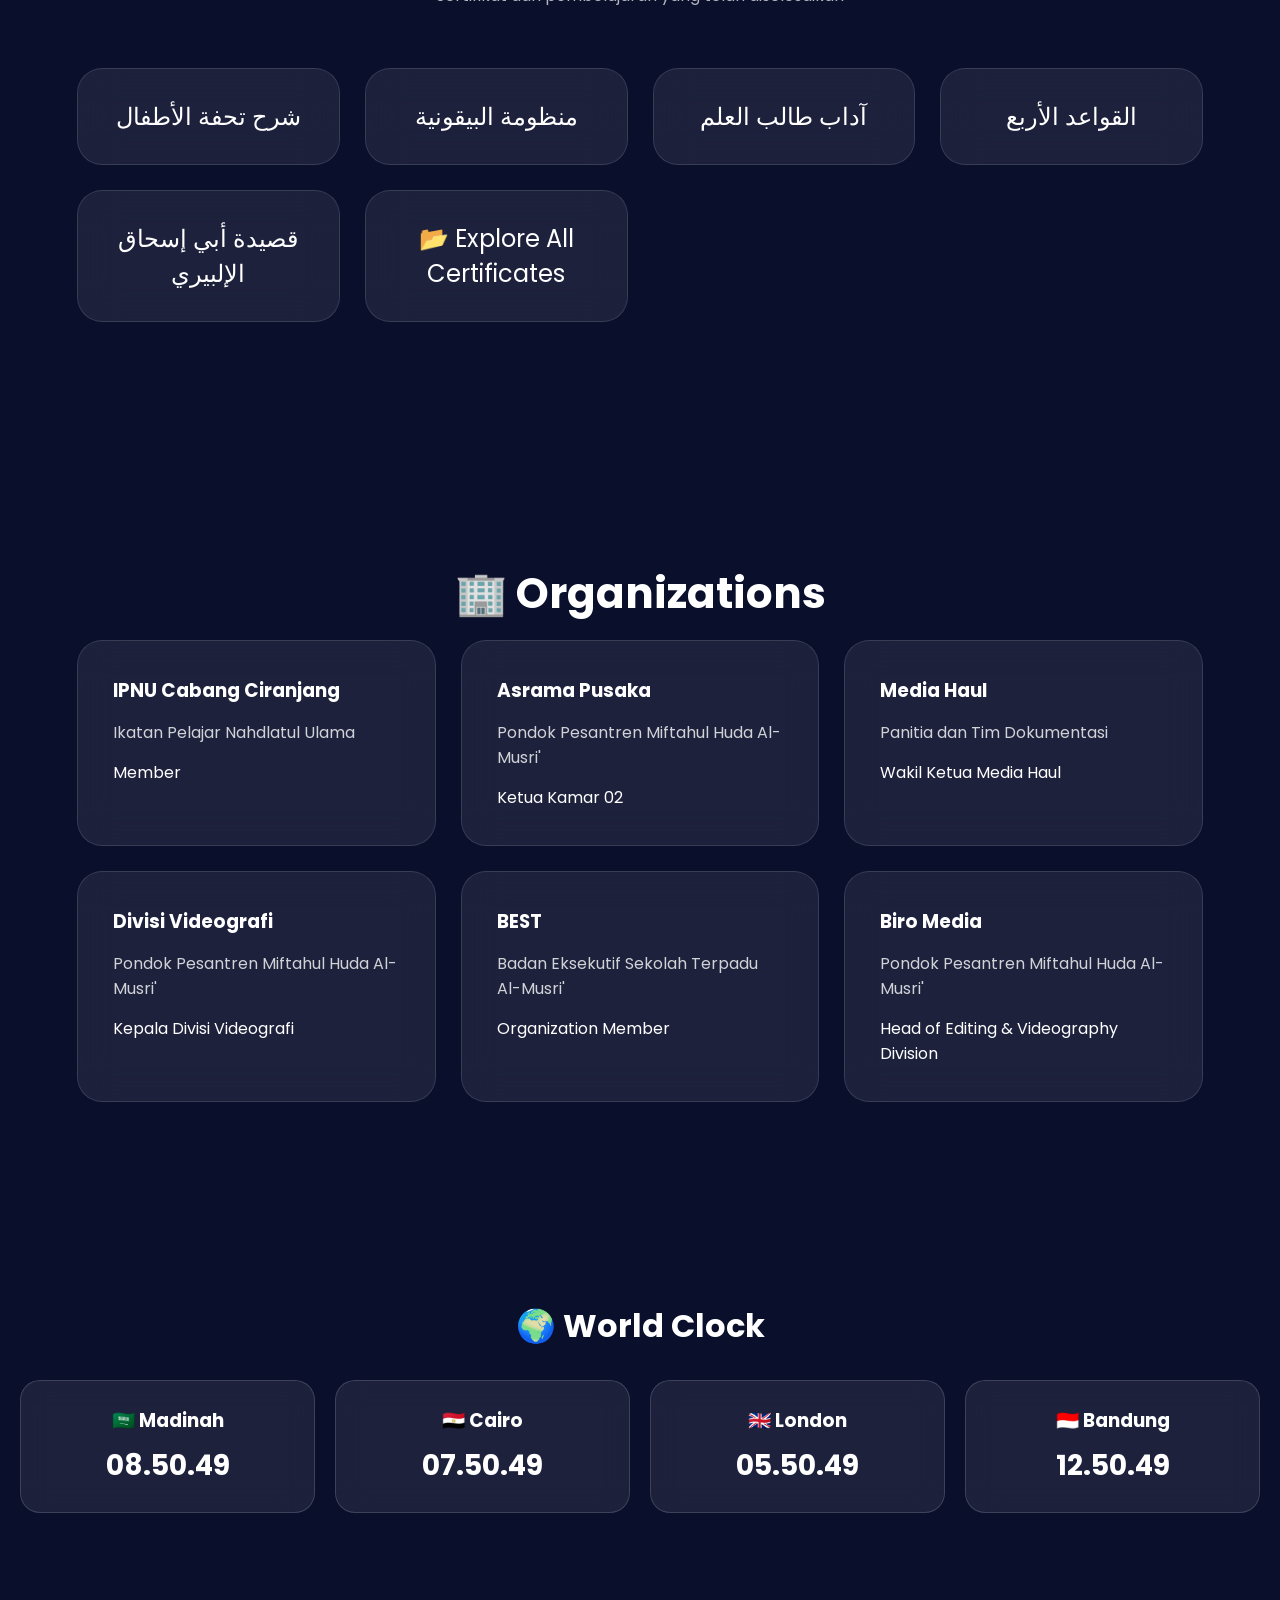
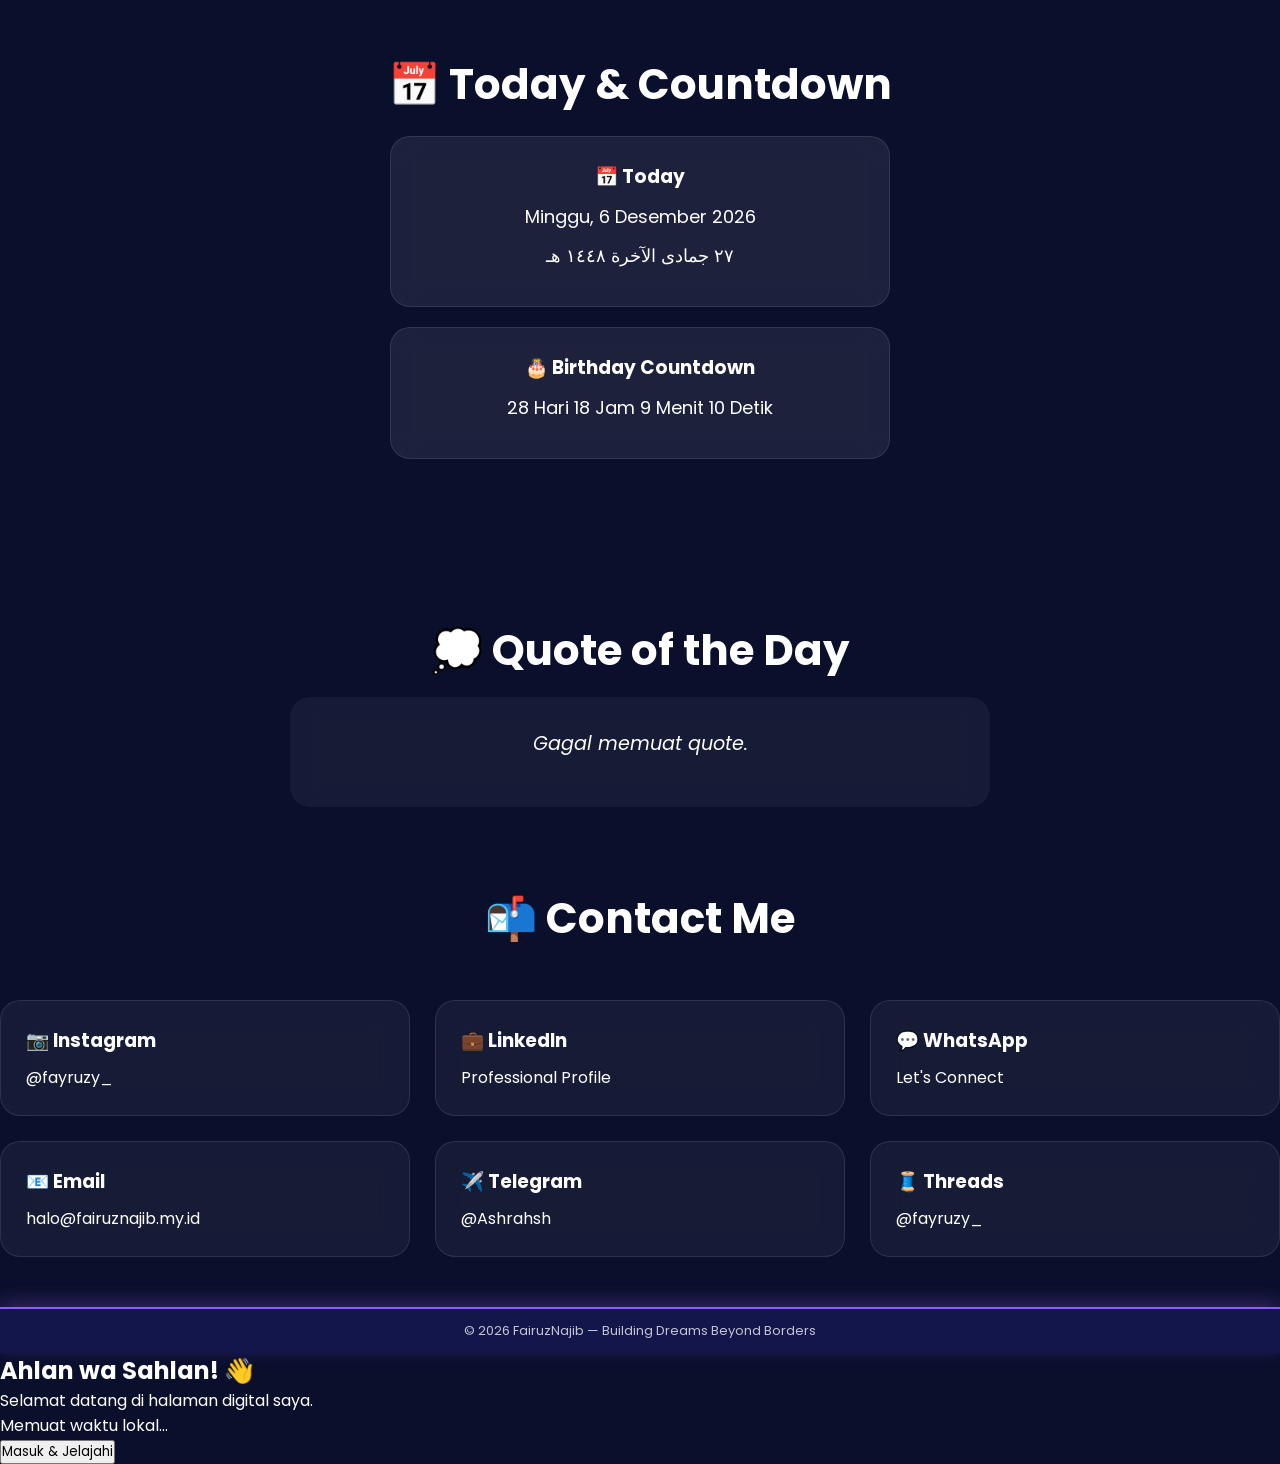
==== commit 54a14356: "Update index.html" ====
--- a/index.html
+++ b/index.html
@@ -595,8 +595,29 @@
 © 2026 FairuzNajib — Building Dreams Beyond Borders
 
 </div>
+  <div id="welcome-overlay">
+
+  <div class="welcome-card">
+
+    <h2>Ahlan wa Sahlan! 👋</h2>
+
+    <p>
+      Selamat datang di halaman digital saya.
+    </p>
+
+    <p id="visitor-time">
+      Memuat waktu lokal...
+    </p>
+
+    <button id="enter-site">
+      Masuk & Jelajahi
+    </button>
+
+  </div>
+
+  </div>
 
 
 </body>
-
+  
 </html>
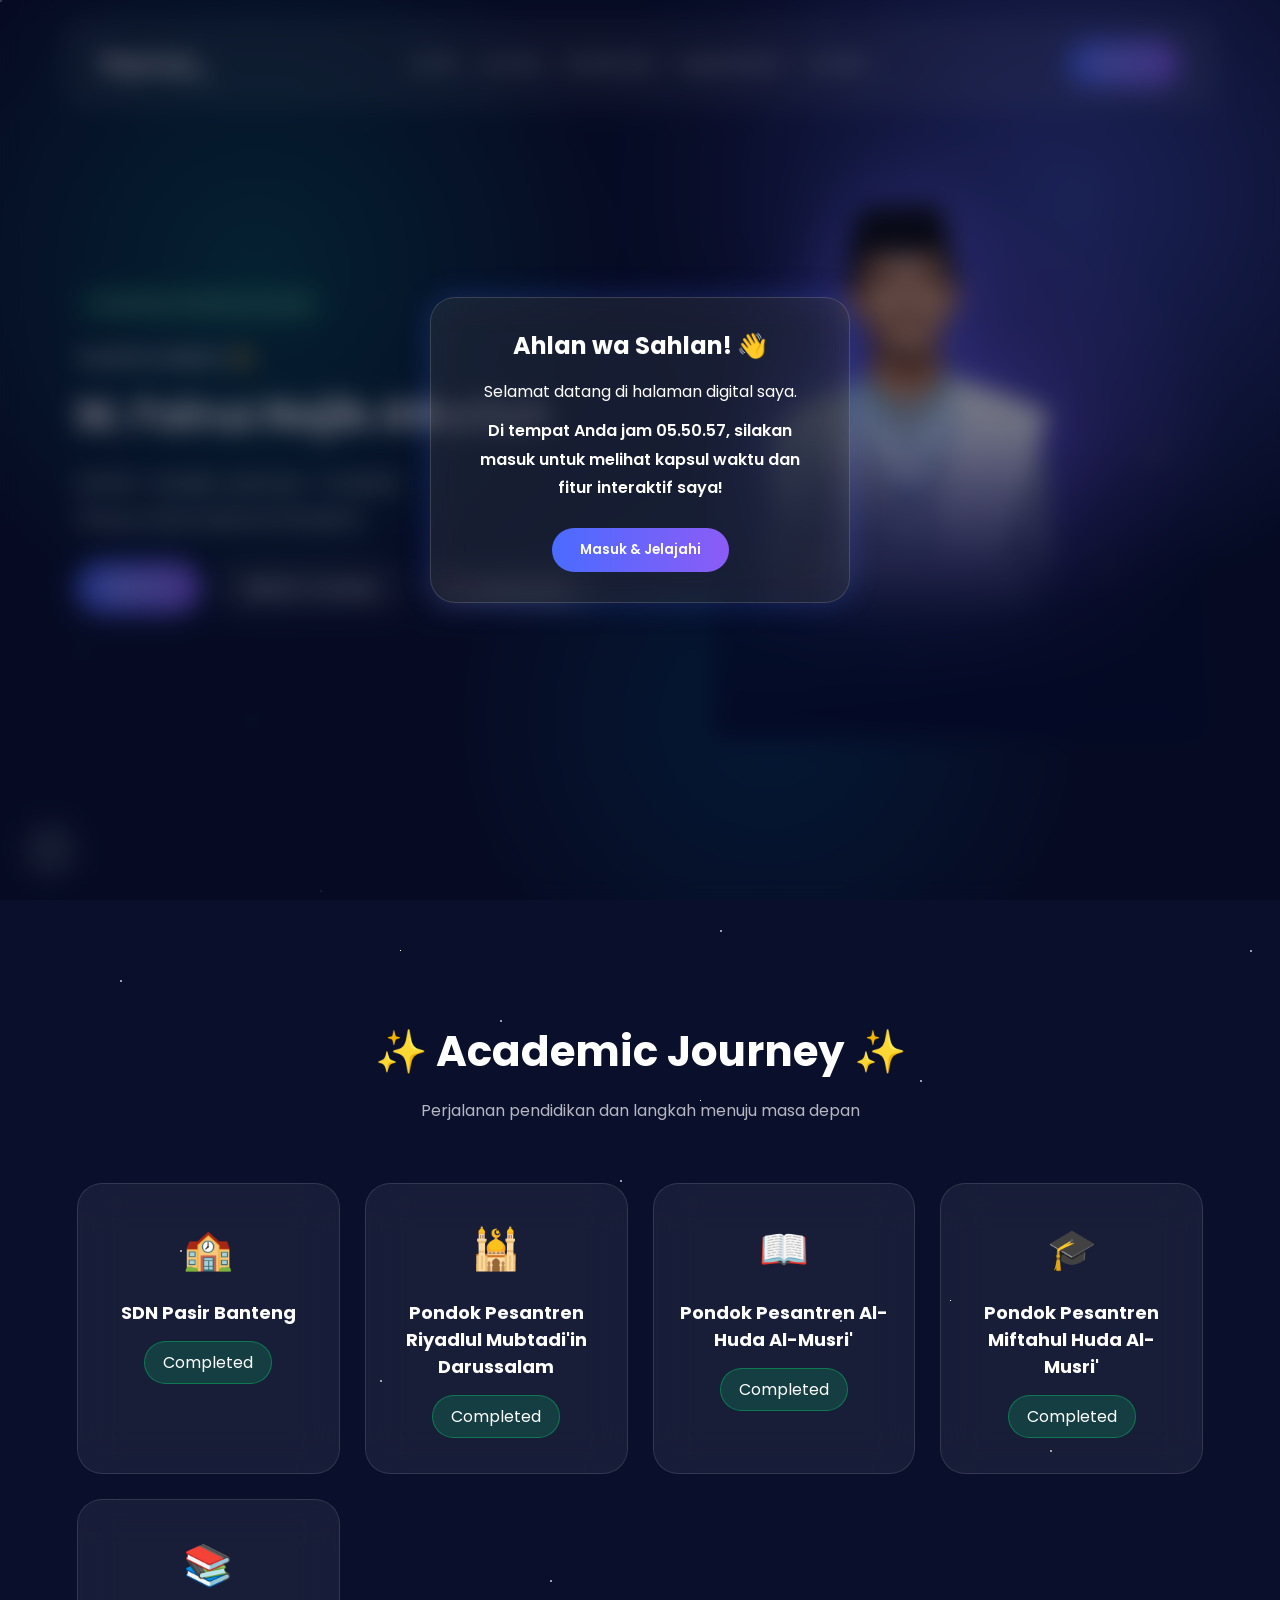
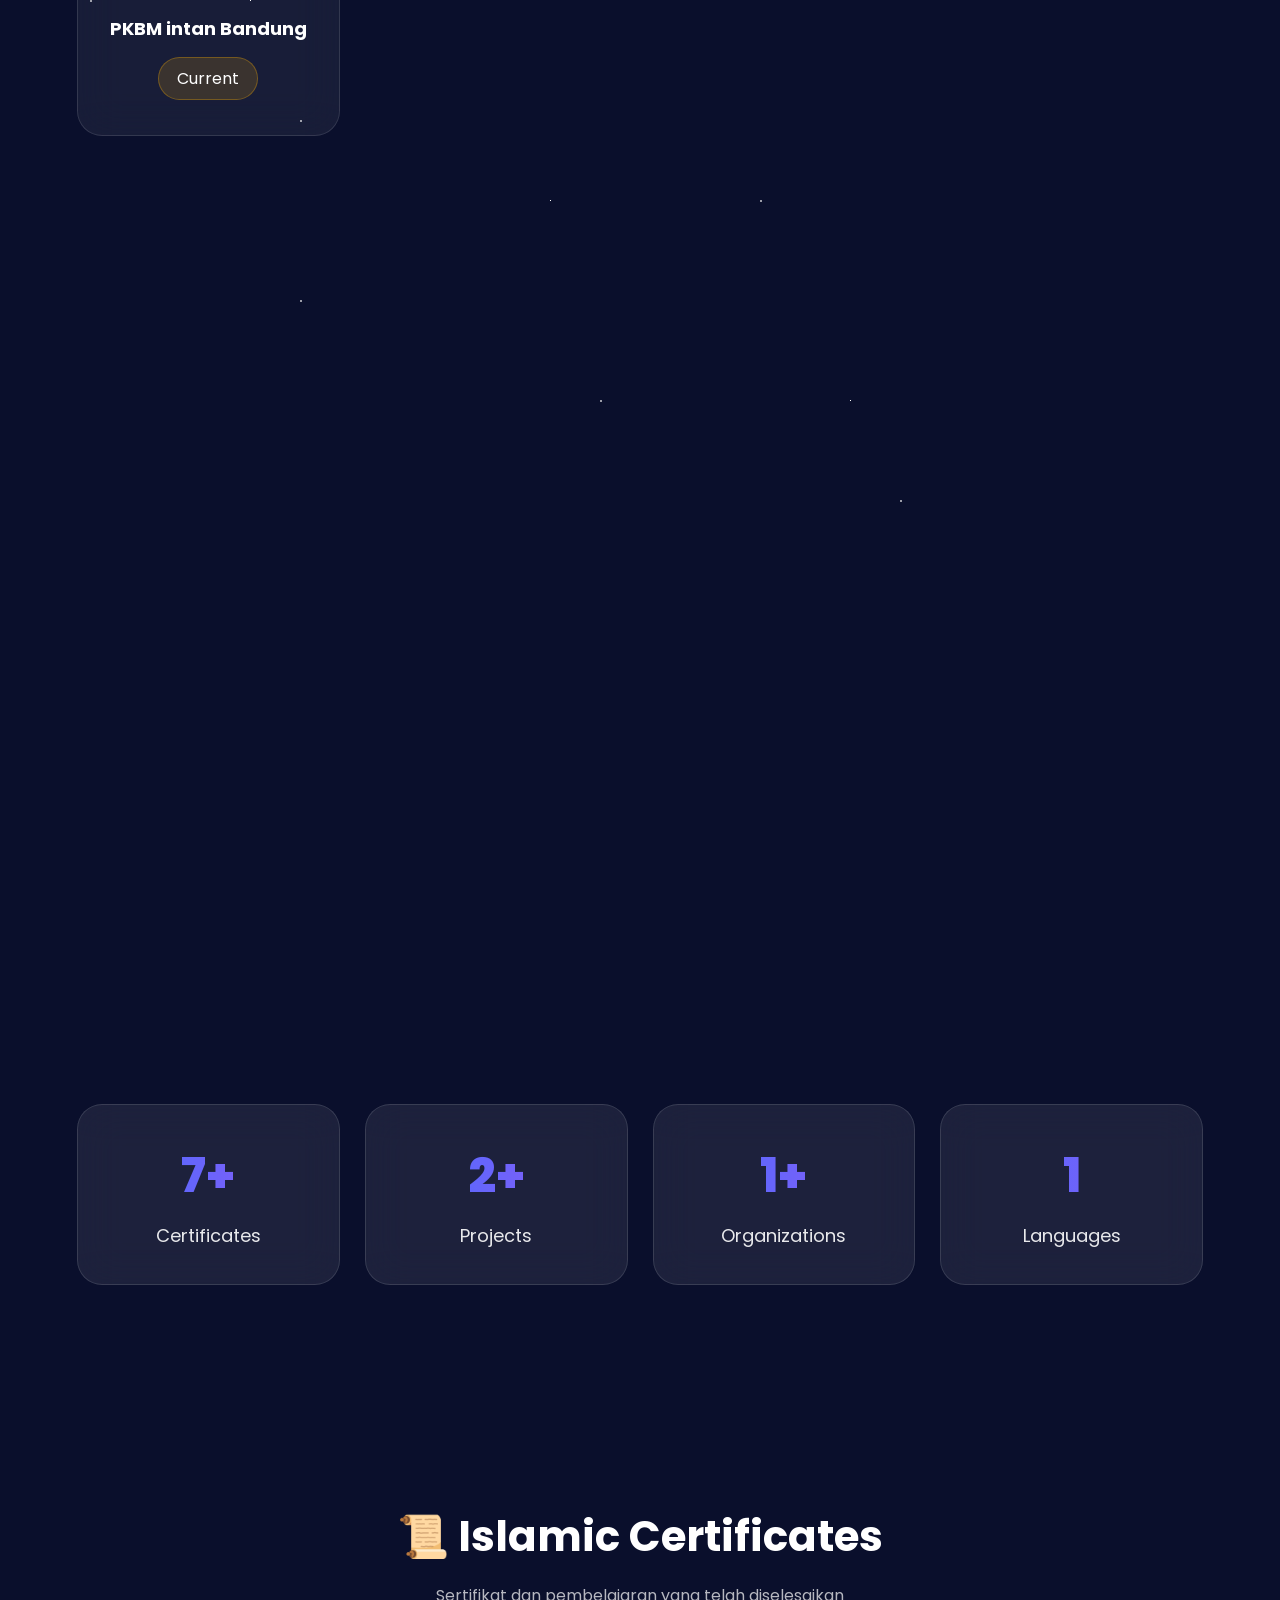
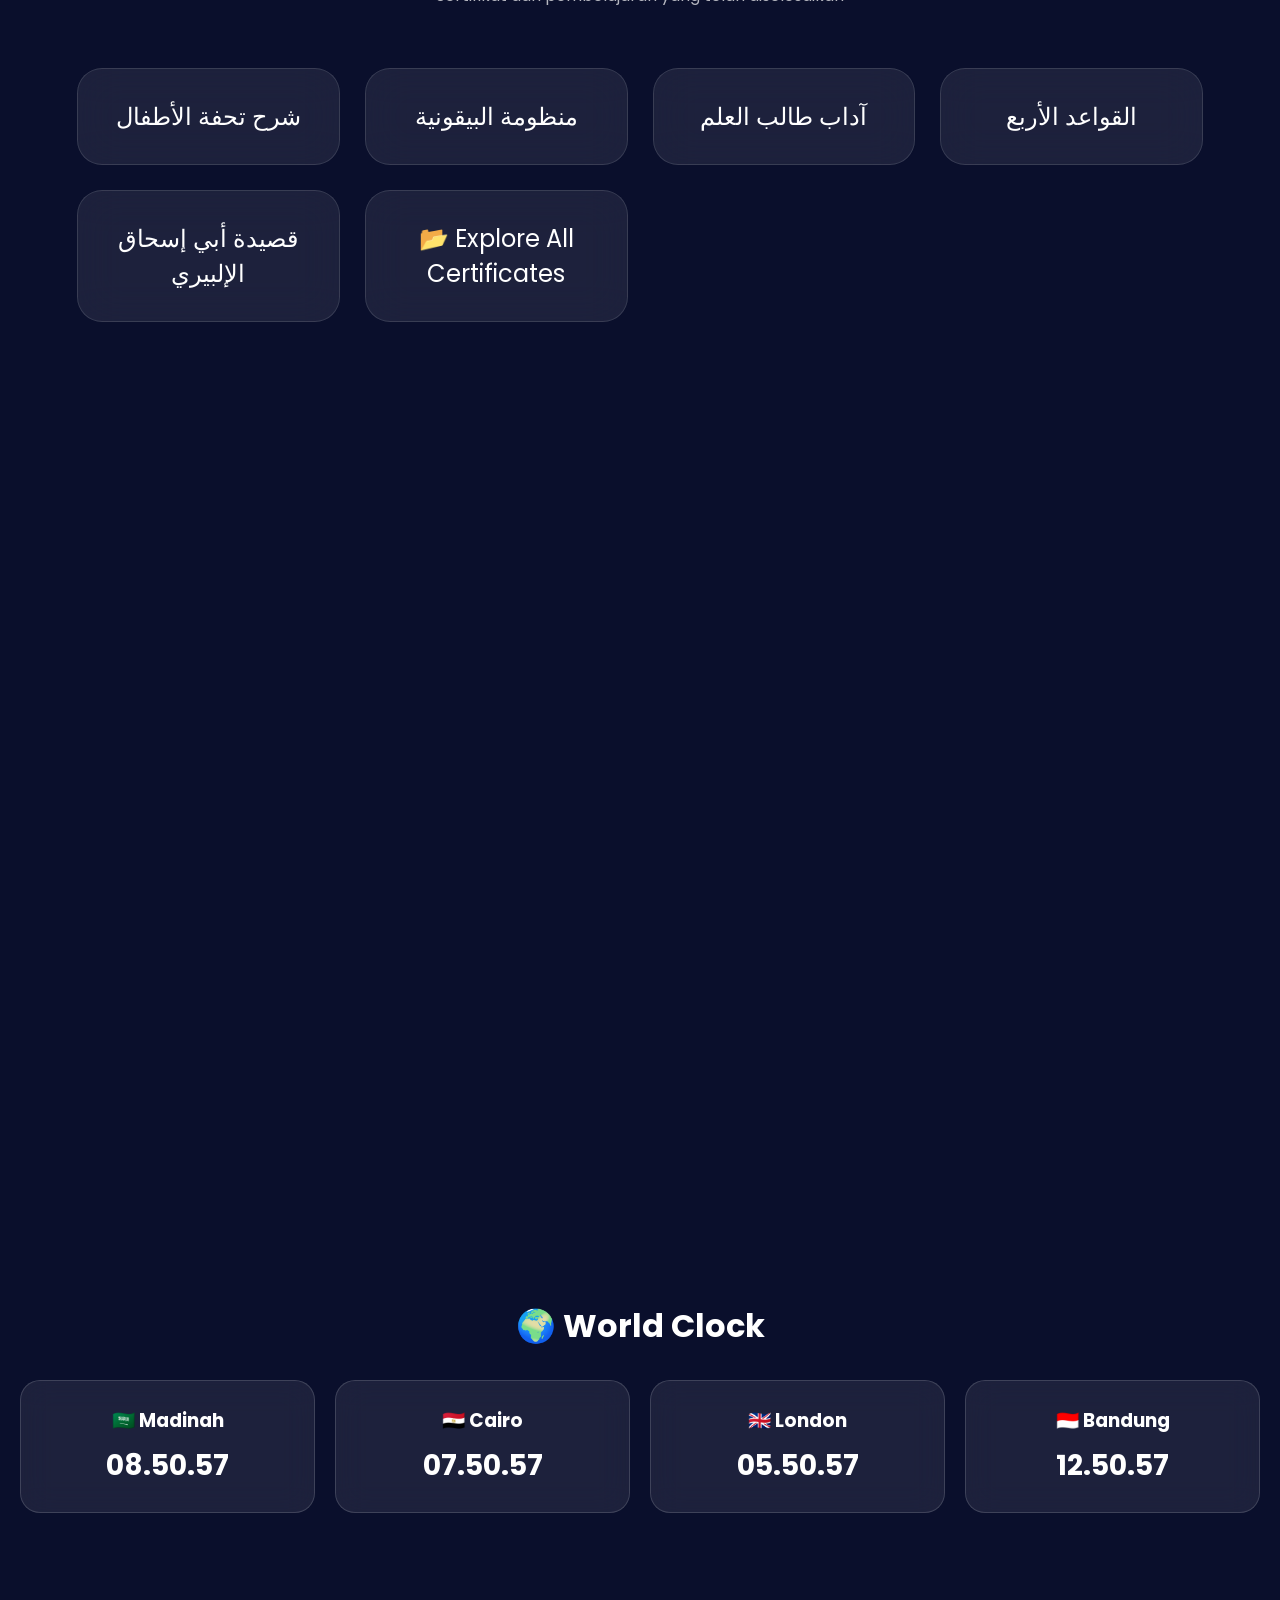
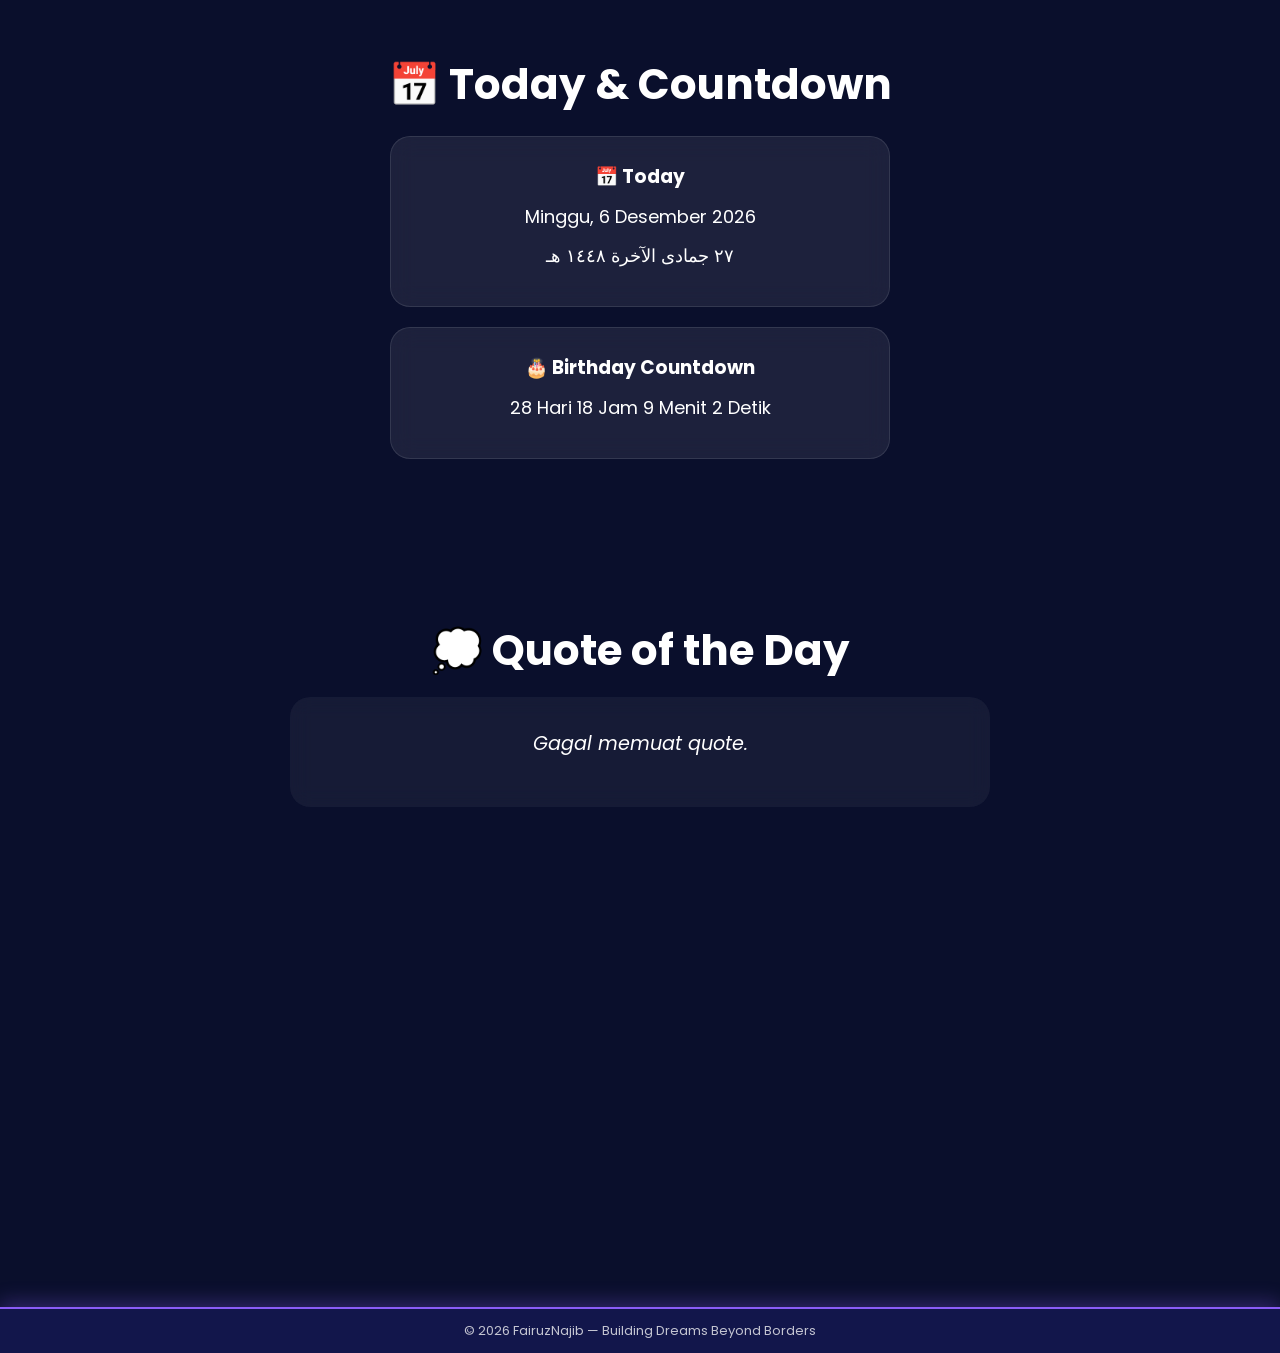
==== commit bd9a6eab: "Add Dashboard link to index.html" ====
--- a/index.html
+++ b/index.html
@@ -15,6 +15,27 @@
 </head>
 
 <body>
+  <div id="welcome-overlay">
+
+  <div class="welcome-card">
+
+    <h2>Ahlan wa Sahlan! 👋</h2>
+
+    <p>
+      Selamat datang di halaman digital saya.
+    </p>
+
+    <p id="visitor-time">
+TES BERHASIL
+    </p>
+
+    <button id="enter-site">
+      Masuk & Jelajahi
+    </button>
+
+  </div>
+
+  </div>
 
 <nav class="navbar">
 
@@ -92,6 +113,9 @@
 <a href="#journey" class="secondary-btn">
 Explore Journey
 </a>
+  <a href="dashboard.html" class="secondary-btn">
+🚀 Dashboard
+  </a>
 
   </div>
 
@@ -595,27 +619,6 @@
 © 2026 FairuzNajib — Building Dreams Beyond Borders
 
 </div>
-  <div id="welcome-overlay">
-
-  <div class="welcome-card">
-
-    <h2>Ahlan wa Sahlan! 👋</h2>
-
-    <p>
-      Selamat datang di halaman digital saya.
-    </p>
-
-    <p id="visitor-time">
-      Memuat waktu lokal...
-    </p>
-
-    <button id="enter-site">
-      Masuk & Jelajahi
-    </button>
-
-  </div>
-
-  </div>
 
 
 </body>
--- a/style.css
+++ b/style.css
@@ -1174,11 +1174,10 @@
 pointer-events:none;
 
 background:
-radial-gradient(circle at 20% 30%, rgba(0,255,200,.12), transparent 30%),
-radial-gradient(circle at 80% 20%, rgba(120,80,255,.15), transparent 35%),
-radial-gradient(circle at 60% 80%, rgba(0,180,255,.10), transparent 30%);
-
-animation:auroraMove 15s ease-in-out infinite;
+radial-gradient(circle at 20% 30%, rgba(0,255,200,.20), transparent 30%),
+radial-gradient(circle at 80% 20%, rgba(120,80,255,.22), transparent 35%),
+radial-gradient(circle at 60% 80%, rgba(0,180,255,.18), transparent 30%);
+animation:auroraMove 5s ease-in-out infinite;
 
 z-index:-2;
 }
@@ -1719,3 +1718,103 @@
 opacity:0.8;
 font-weight:600;
 }
+#welcome-overlay{
+position:fixed;
+inset:0;
+
+display:flex;
+justify-content:center;
+align-items:center;
+
+background:rgba(5,10,30,.55);
+backdrop-filter:blur(12px);
+
+z-index:99999;
+
+transition:opacity .5s ease;
+}
+
+#welcome-overlay.hide{
+opacity:0;
+pointer-events:none;
+}
+
+.welcome-card{
+
+width:90%;
+max-width:420px;
+
+padding:30px;
+
+text-align:center;
+
+border-radius:25px;
+
+background:rgba(255,255,255,.08);
+
+border:1px solid rgba(255,255,255,.15);
+
+backdrop-filter:blur(20px);
+
+box-shadow:
+0 0 30px rgba(75,107,255,.25);
+
+animation:floatCard 4s ease-in-out infinite;
+}
+
+.welcome-card h2{
+margin-bottom:15px;
+}
+
+.welcome-card p{
+margin:10px 0;
+line-height:1.8;
+}
+
+#visitor-time{
+color:#ffd95c;
+font-weight:600;
+}
+
+#enter-site{
+
+margin-top:15px;
+
+padding:12px 28px;
+
+border:none;
+border-radius:50px;
+
+cursor:pointer;
+
+font-weight:600;
+
+color:white;
+
+background:linear-gradient(
+90deg,
+#4b6bff,
+#8b5cf6
+);
+}
+
+@keyframes floatCard{
+
+0%,100%{
+transform:translateY(0);
+}
+
+50%{
+transform:translateY(-10px);
+}
+
+}
+#welcome-overlay{
+opacity:1;
+transition:opacity 0.5s ease;
+}
+
+#welcome-overlay.fade-out{
+opacity:0;
+pointer-events:none;
+}
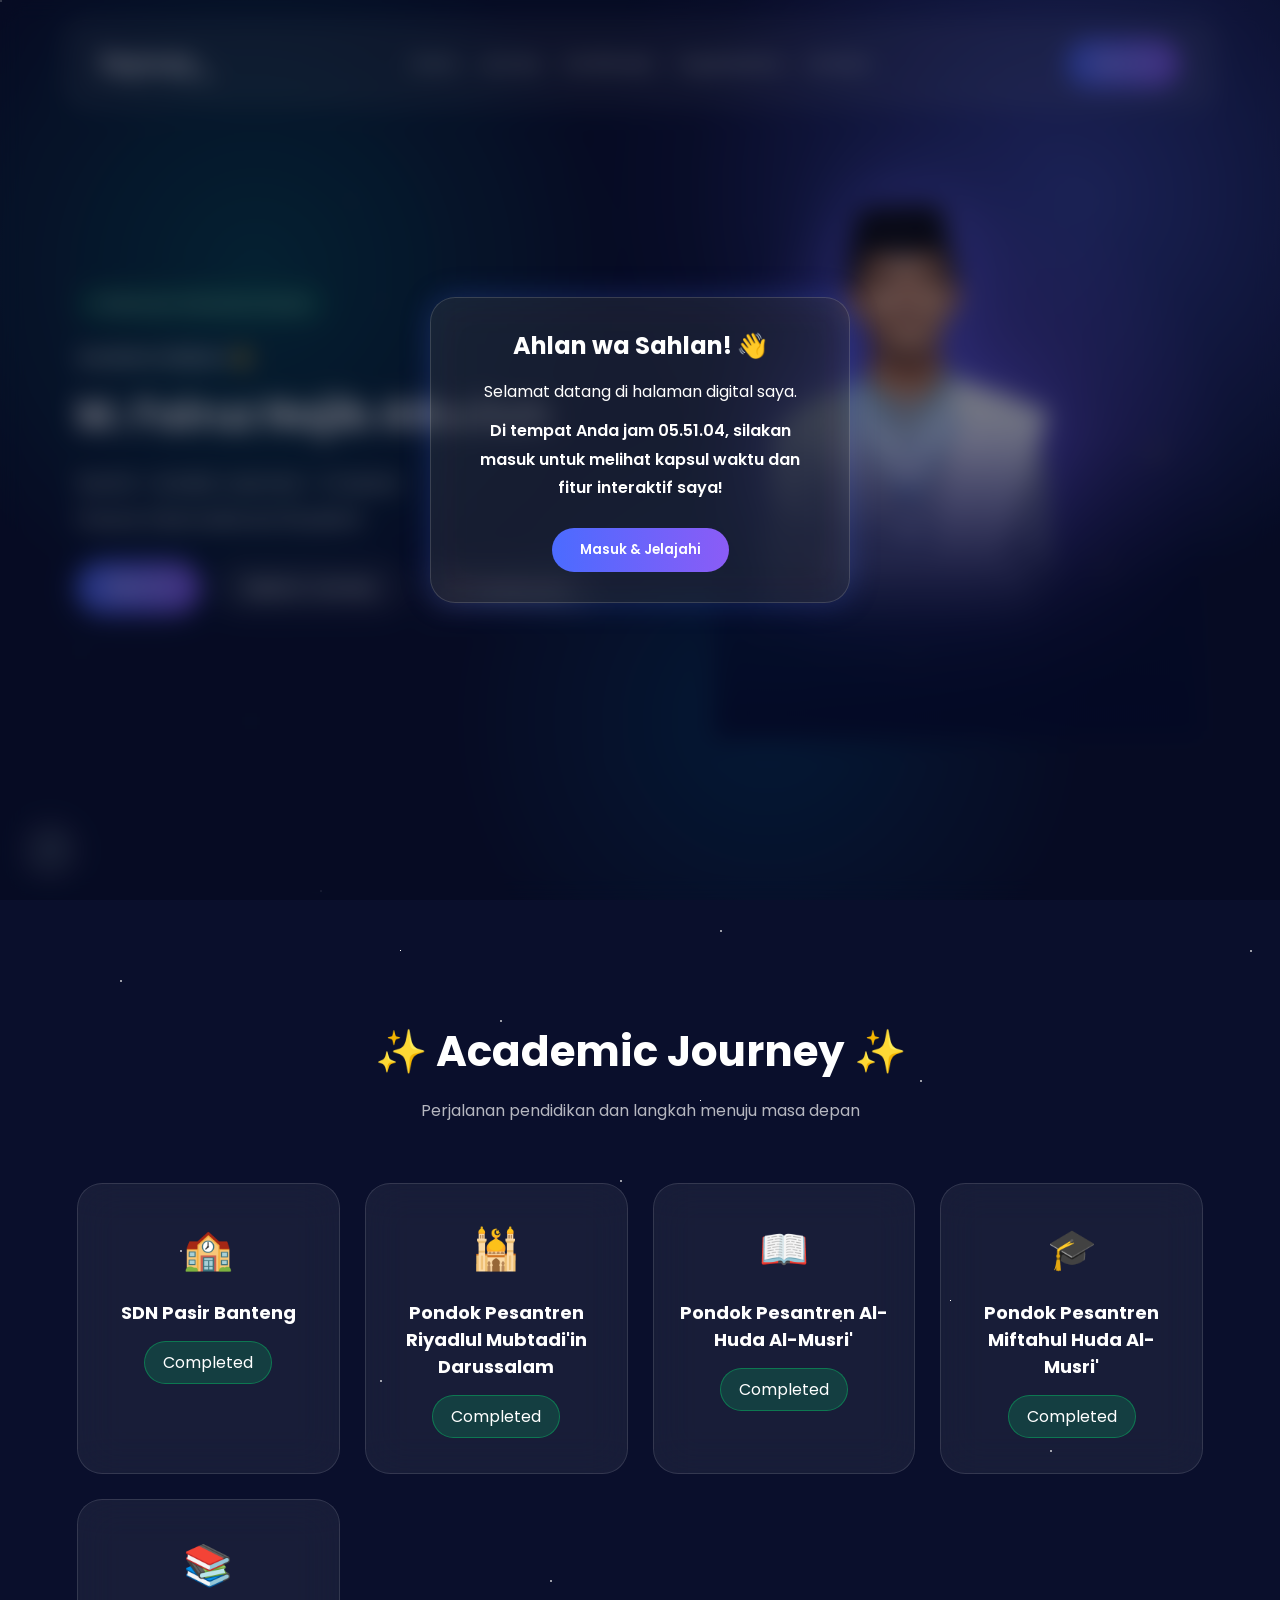
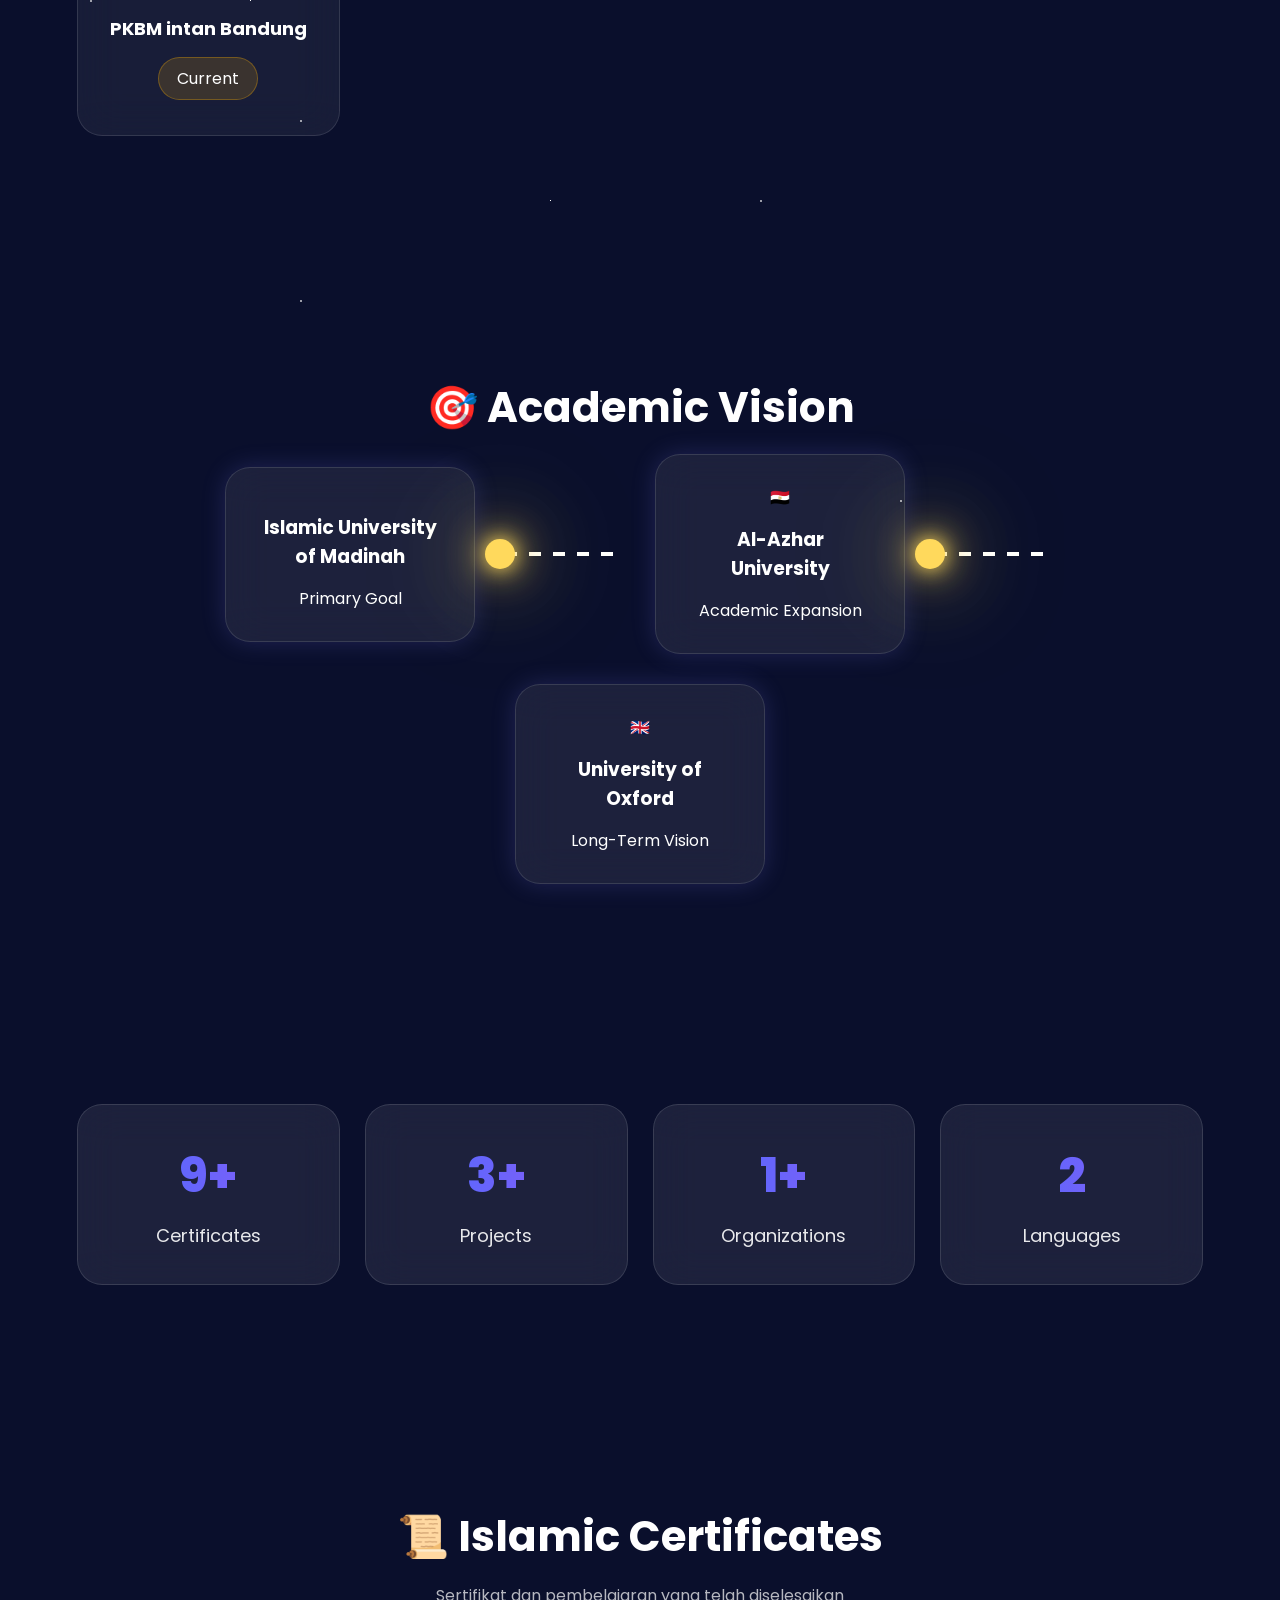
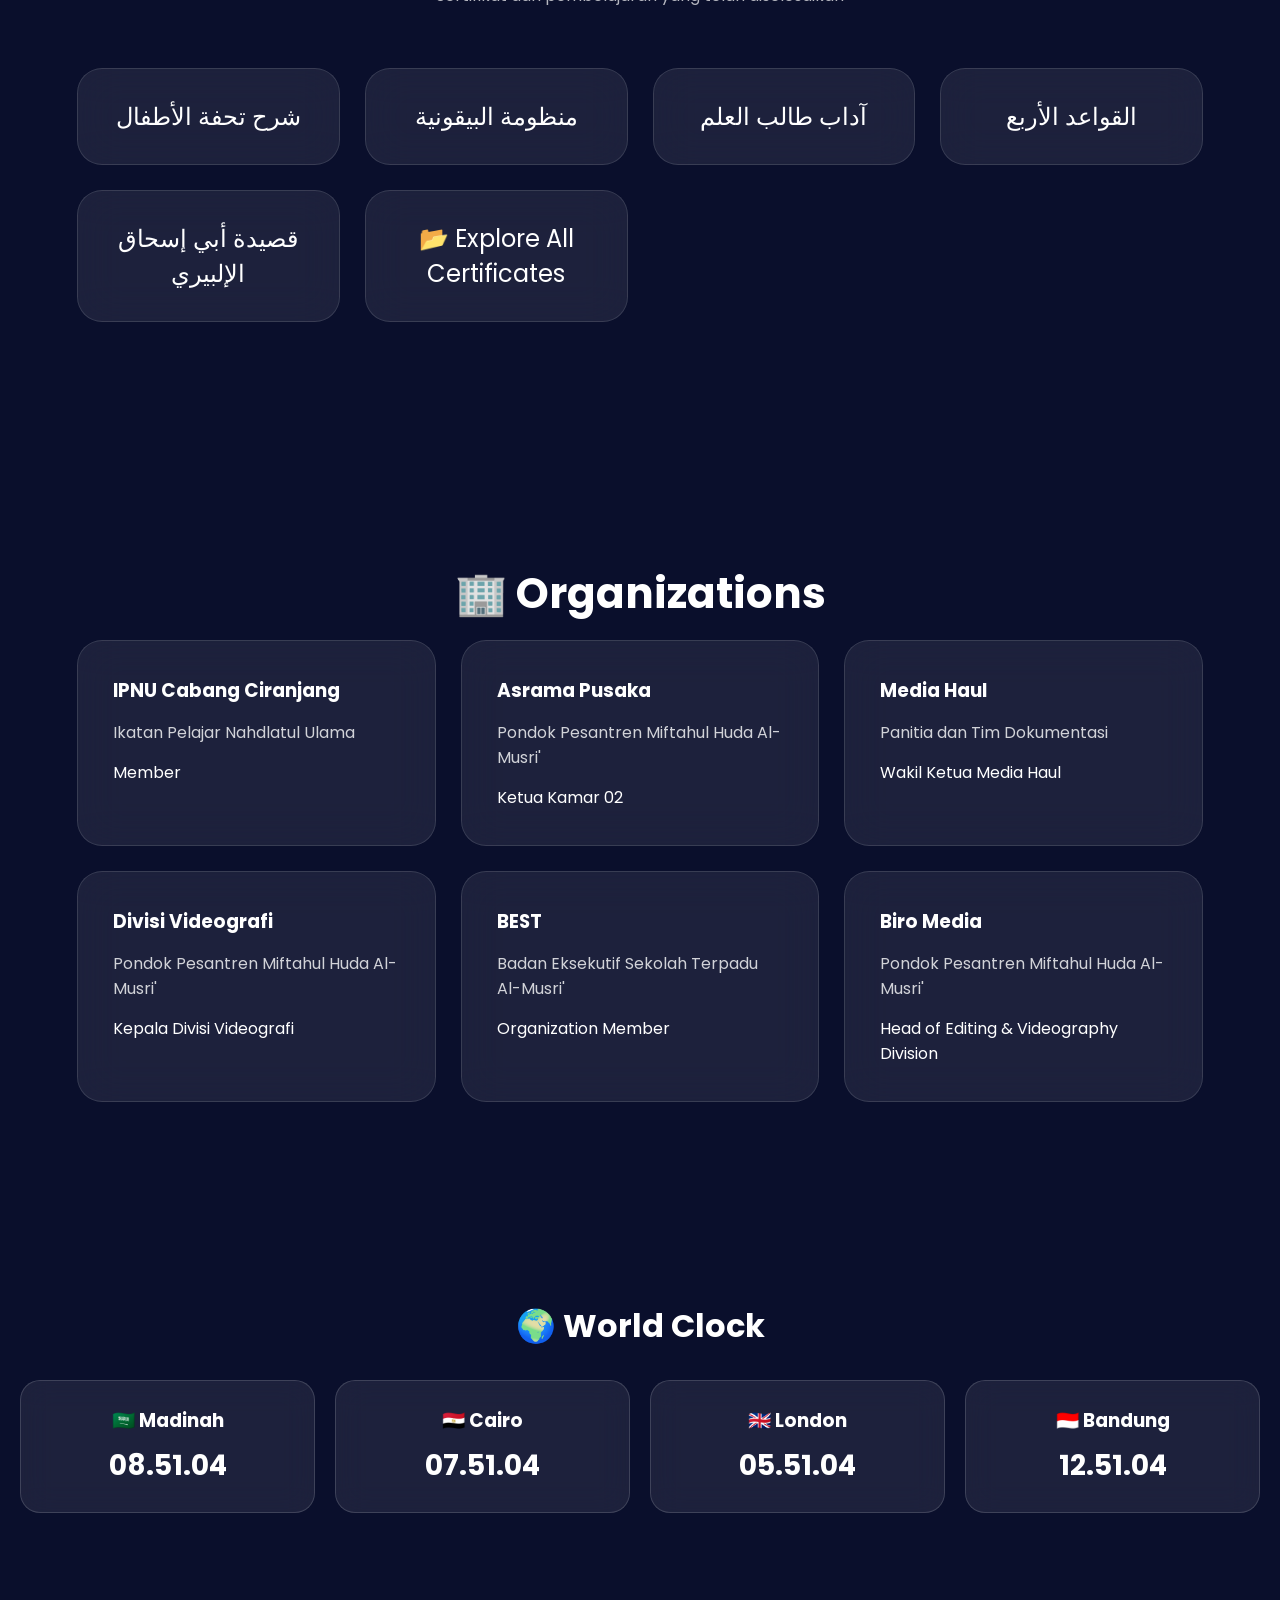
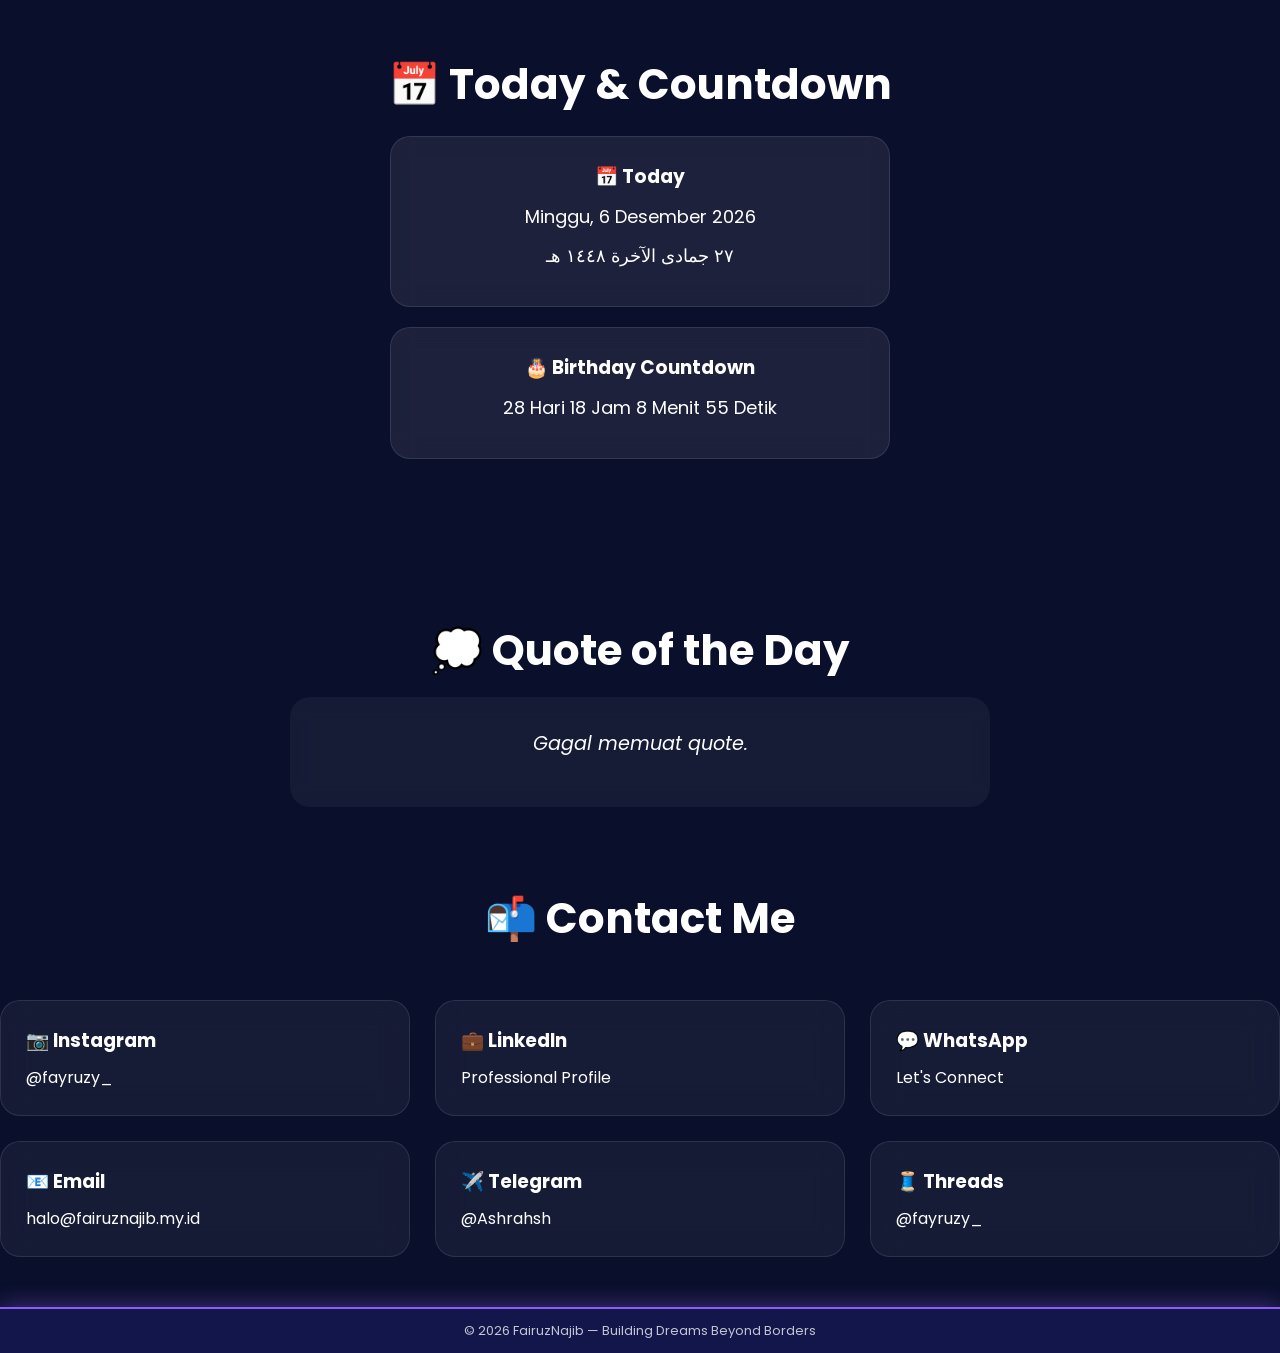
==== commit ff51b5ec: "Update index.html" ====
--- a/index.html
+++ b/index.html
@@ -103,21 +103,21 @@
 <br>
 Future International Student
 </p>
-
 <div class="hero-buttons">
 
-<a href="#" class="primary-btn">
+<a href="#" class="primary-btn cv-main-btn">
 View CV
 </a>
 
 <a href="#journey" class="secondary-btn">
 Explore Journey
 </a>
-  <a href="dashboard.html" class="secondary-btn">
+
+<a href="dashboard.html" class="secondary-btn">
 🚀 Dashboard
-  </a>
-
-  </div>
+</a>
+
+</div>
 
 </div>
 
